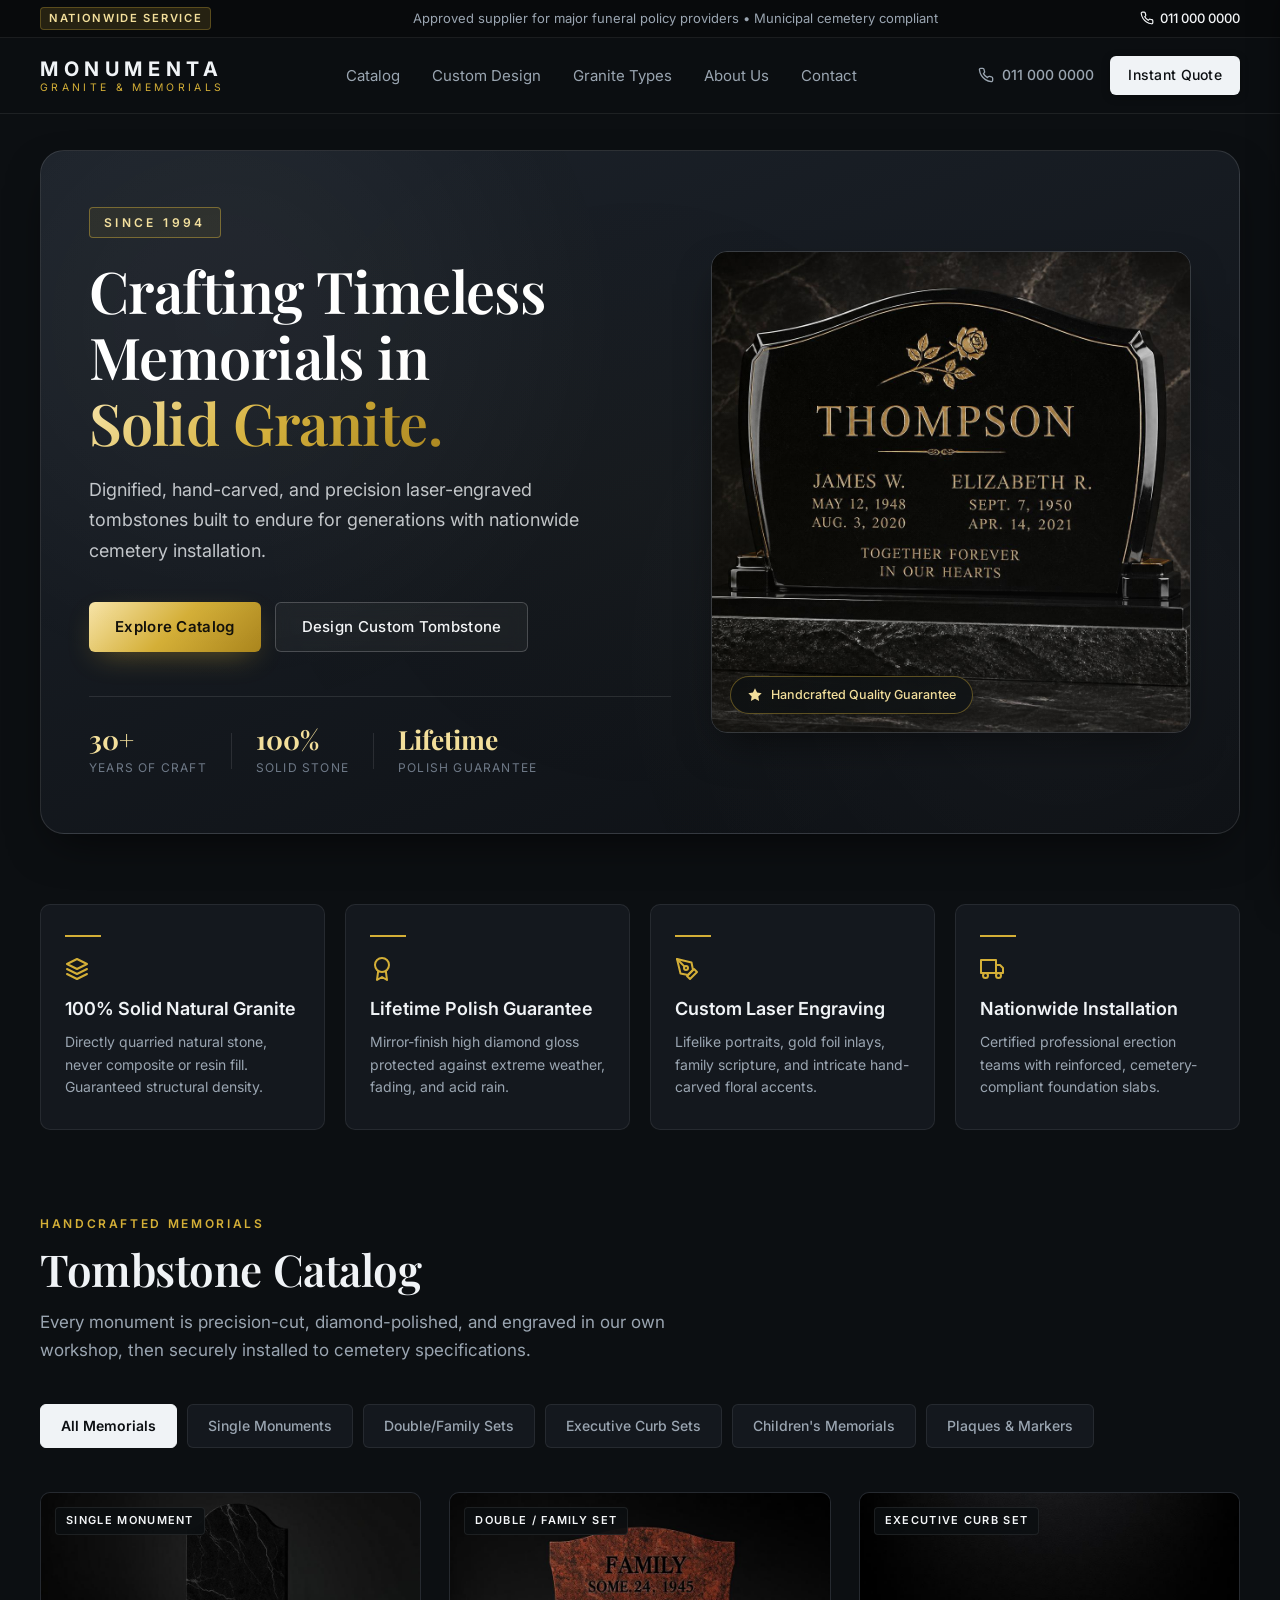
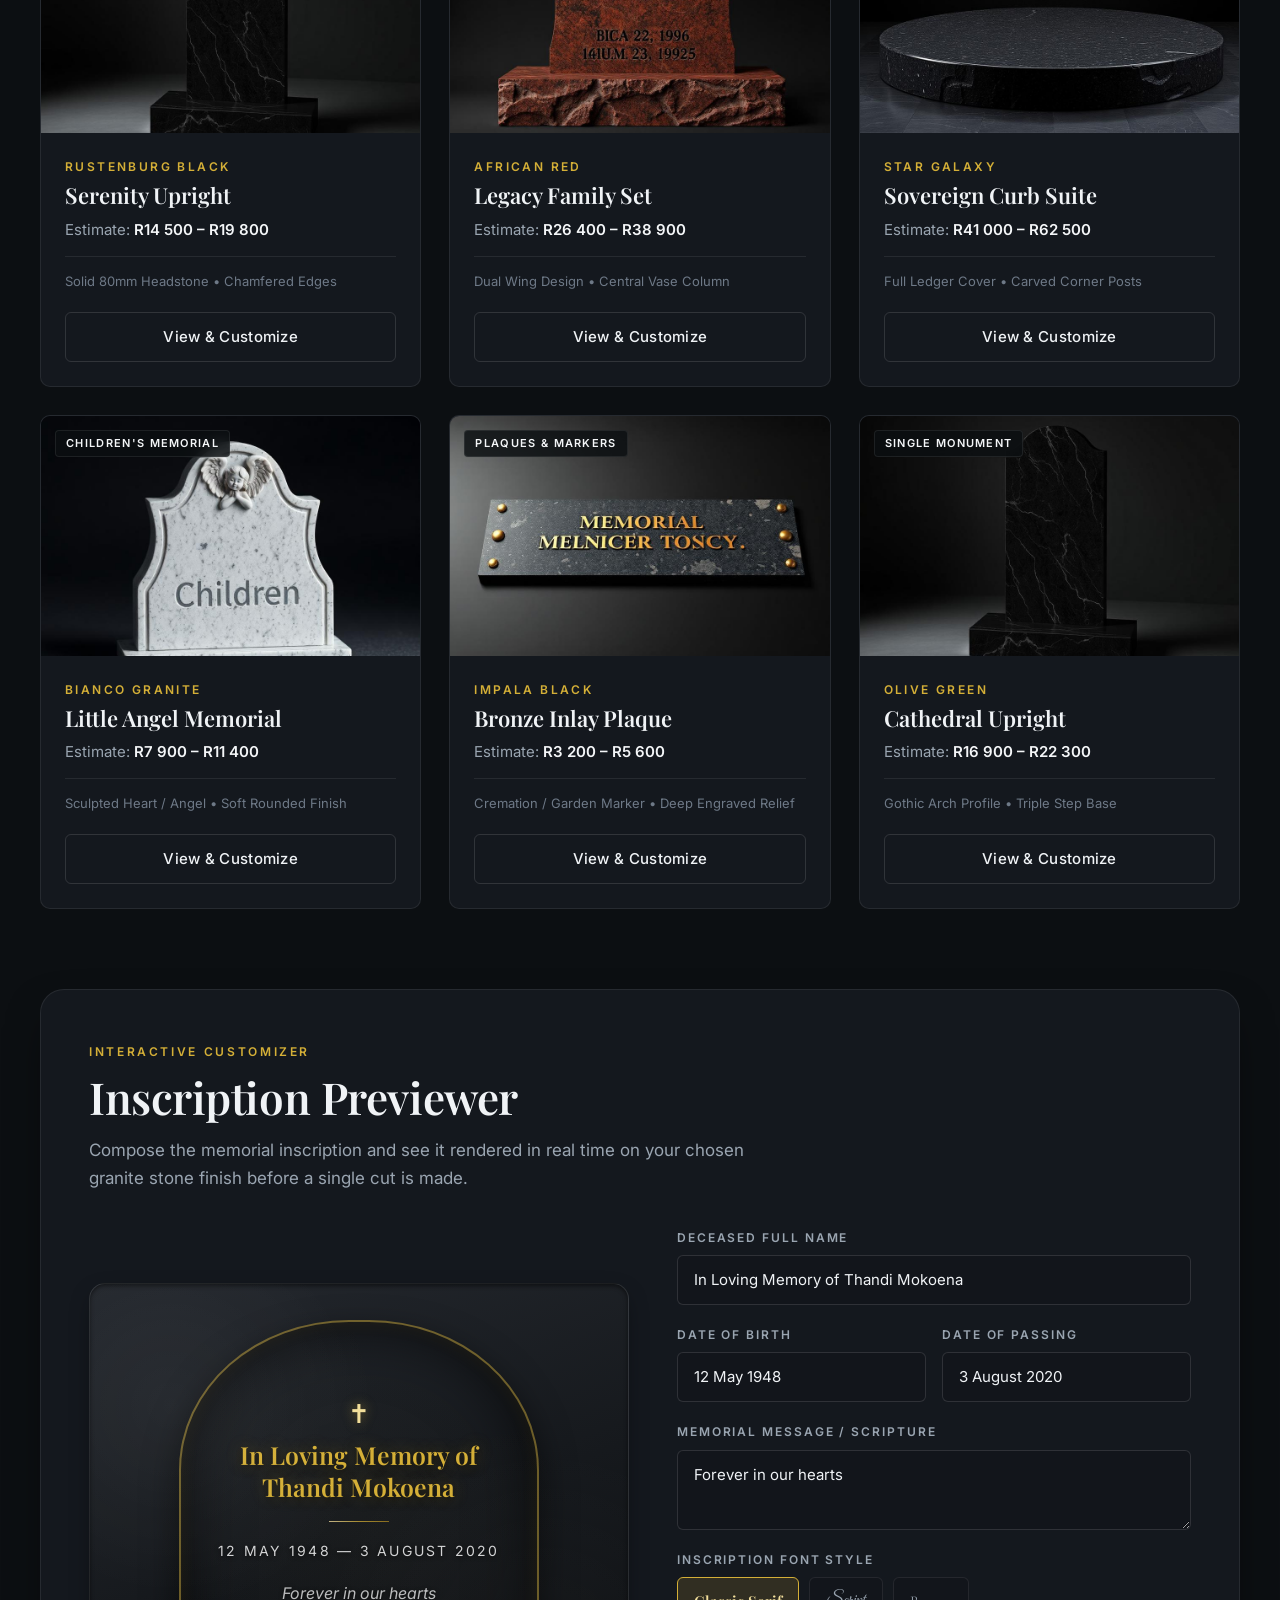
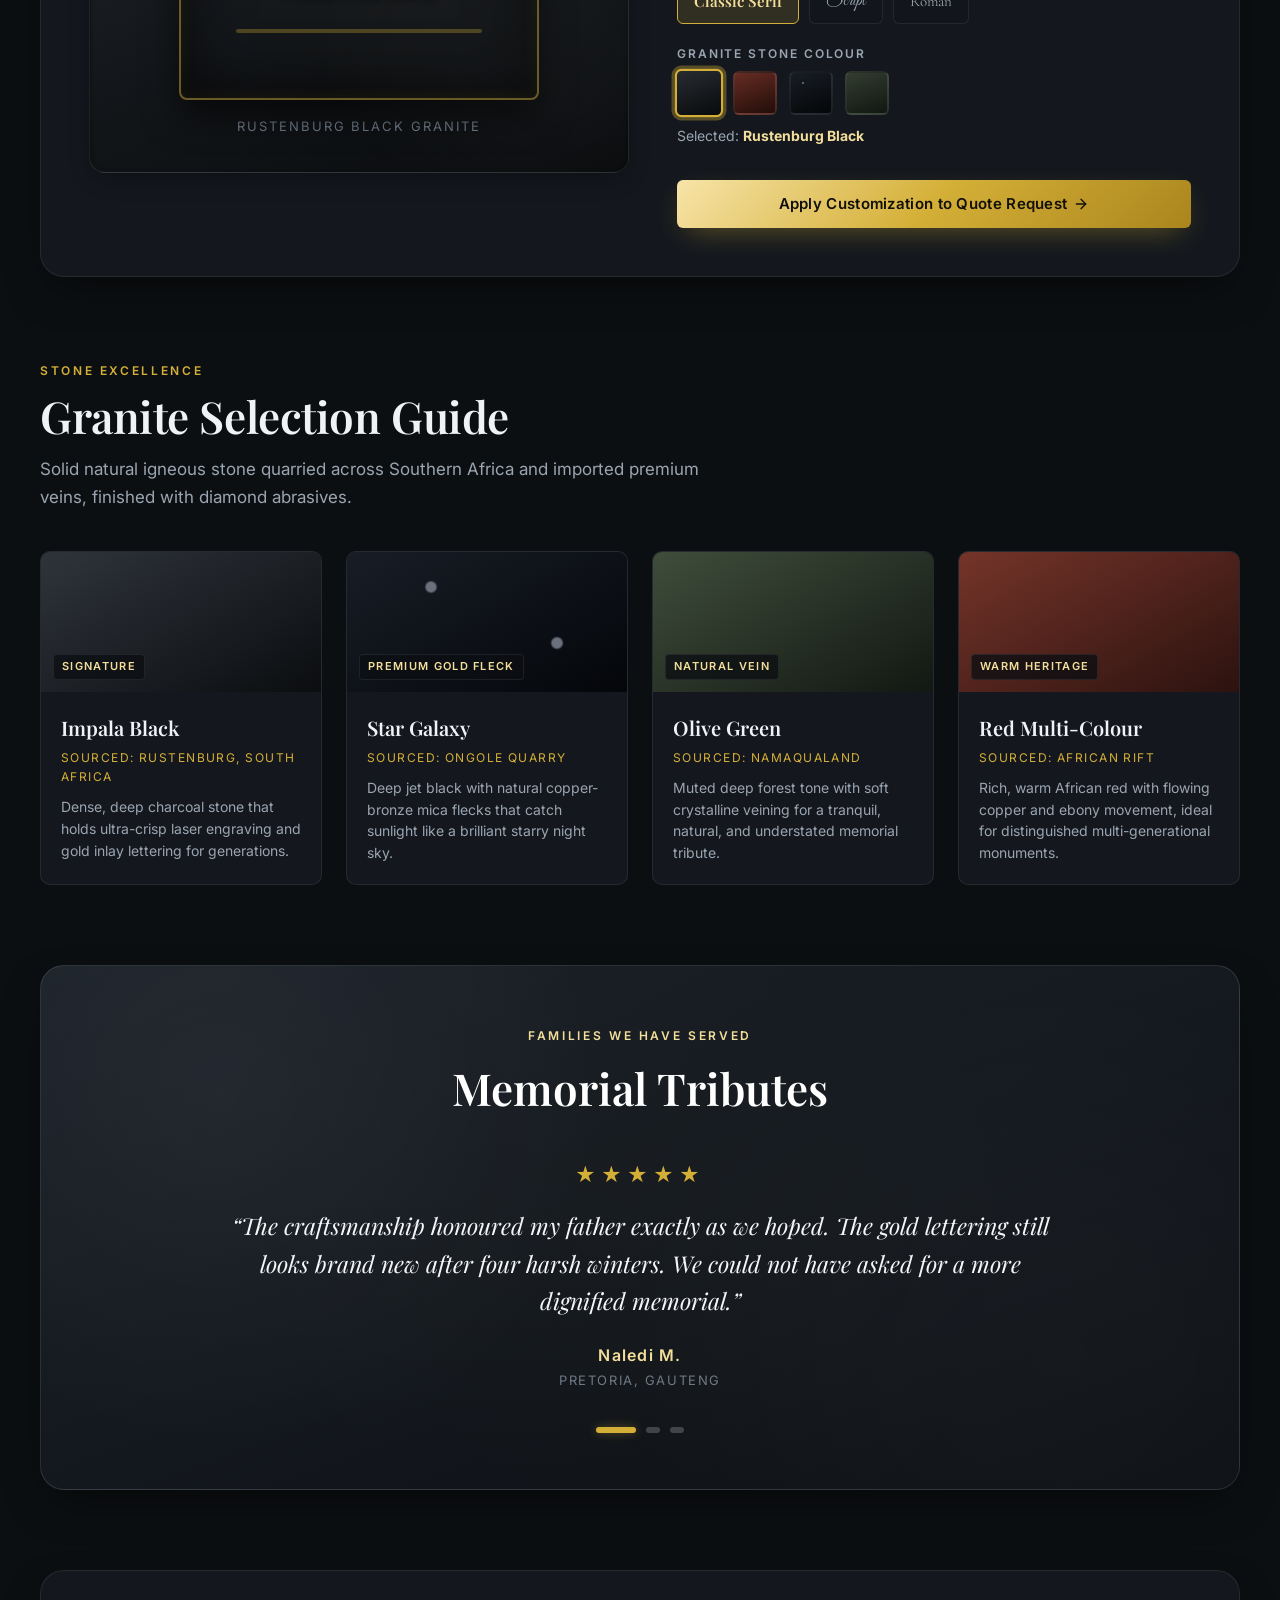
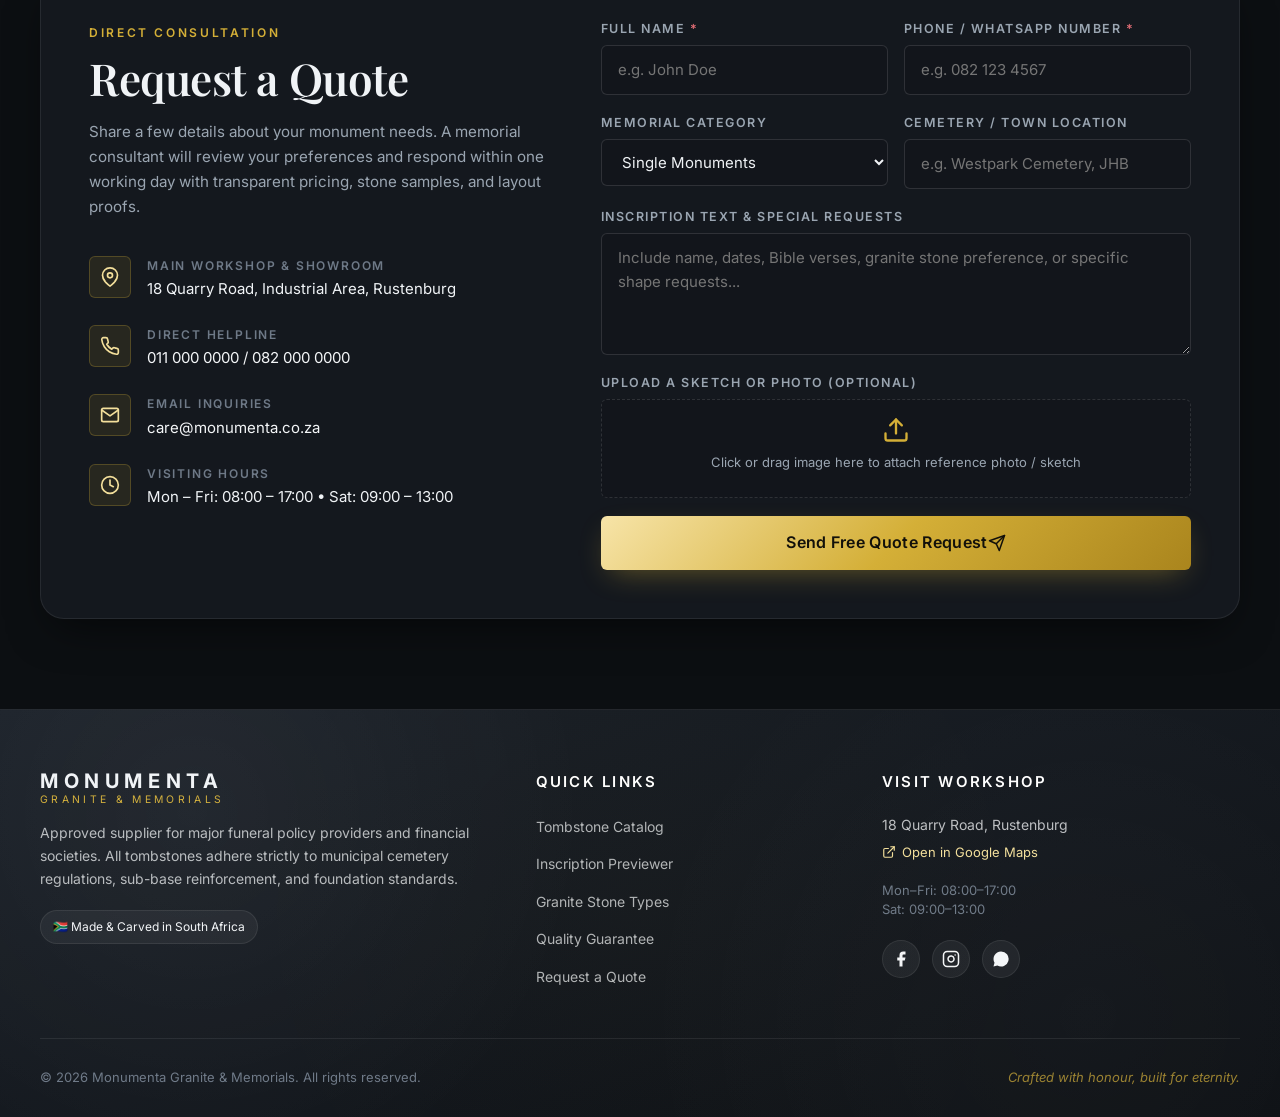
==== index.html @ b9e6cdd9 "Update granite memorial website" ====
<!DOCTYPE html>
<html lang="en">
<head>
  <meta charset="UTF-8">
  <meta name="viewport" content="width=device-width, initial-scale=1.0, maximum-scale=5.0">
  <title>Monumenta Granite &amp; Memorials | Timeless Granite Tombstones</title>
  <meta name="description" content="Hand-carved solid granite tombstones, precision laser engraving, and custom monuments with nationwide cemetery-compliant installation.">
  <meta name="keywords" content="tombstones, granite memorials, headstones, solid granite, laser engraving, monument maker, South Africa">
  <meta name="author" content="Monumenta Granite &amp; Memorials">
  <meta name="theme-color" content="#111418">

  <!-- Open Graph / Social Media -->
  <meta property="og:type" content="website">
  <meta property="og:url" content="https://monumenta.co.za/">
  <meta property="og:title" content="Monumenta Granite &amp; Memorials | Timeless Granite Tombstones">
  <meta property="og:description" content="Hand-carved solid granite tombstones, precision laser engraving and custom monuments with nationwide installation.">
  <meta property="og:image" content="assets/hero-memorial.jpg">

  <!-- Twitter Card -->
  <meta name="twitter:card" content="summary_large_image">
  <meta name="twitter:title" content="Monumenta Granite &amp; Memorials">
  <meta name="twitter:description" content="Hand-carved solid granite tombstones and precision laser engraving.">
  <meta name="twitter:image" content="assets/hero-memorial.jpg">

  <!-- Favicon -->
  <link rel="icon" href="assets/favicon.ico" type="image/x-icon">

  <!-- Google Fonts -->
  <link rel="preconnect" href="https://fonts.googleapis.com">
  <link rel="preconnect" href="https://fonts.gstatic.com" crossorigin>
  <link href="https://fonts.googleapis.com/css2?family=Cormorant+Garamond:ital,wght@0,500;0,600;0,700;1,400;1,600&family=Great+Vibes&family=Inter:wght@300;400;500;600;700&family=Playfair+Display:ital,wght@0,500;0,600;0,700;1,400;1,600&display=swap" rel="stylesheet">

  <!-- Stylesheet -->
  <link rel="stylesheet" href="css/style.css">
</head>
<body>

  <!-- Top Announcement / Contact Bar -->
  <aside class="top-bar">
    <div class="container top-bar-content">
      <span class="top-bar-badge">Nationwide Service</span>
      <p class="top-bar-text">Approved supplier for major funeral policy providers &bull; Municipal cemetery compliant</p>
      <a href="tel:+27110000000" class="top-bar-phone" aria-label="Call Monumenta directly">
        <svg class="icon" viewBox="0 0 24 24" width="14" height="14" fill="none" stroke="currentColor" stroke-width="2" stroke-linecap="round" stroke-linejoin="round" aria-hidden="true"><path d="M22 16.92v3a2 2 0 0 1-2.18 2 19.79 19.79 0 0 1-8.63-3.07 19.5 19.5 0 0 1-6-6 19.79 19.79 0 0 1-3.07-8.67A2 2 0 0 1 4.11 2h3a2 2 0 0 1 2 1.72 12.84 12.84 0 0 0 .7 2.81 2 2 0 0 1-.45 2.11L8.09 9.91a16 16 0 0 0 6 6l1.27-1.27a2 2 0 0 1 2.11-.45 12.84 12.84 0 0 0 2.81.7A2 2 0 0 1 22 16.92z"/></svg>
        <span>011 000 0000</span>
      </a>
    </div>
  </aside>

  <!-- Sticky Header -->
  <header class="site-header" id="header">
    <div class="container header-container">
      <a href="#top" class="brand-logo" aria-label="Monumenta Granite Home">
        <span class="brand-title">MONUMENTA</span>
        <span class="brand-subtitle">Granite &amp; Memorials</span>
      </a>

      <!-- Desktop Navigation -->
      <nav class="desktop-nav" aria-label="Main Navigation">
        <ul class="nav-list">
          <li><a href="#catalog" class="nav-link">Catalog</a></li>
          <li><a href="#designer" class="nav-link">Custom Design</a></li>
          <li><a href="#granite" class="nav-link">Granite Types</a></li>
          <li><a href="#about" class="nav-link">About Us</a></li>
          <li><a href="#contact" class="nav-link">Contact</a></li>
        </ul>
      </nav>

      <!-- Header Actions -->
      <div class="header-actions">
        <a href="tel:+27110000000" class="header-phone">
          <svg class="icon" viewBox="0 0 24 24" width="16" height="16" fill="none" stroke="currentColor" stroke-width="2" stroke-linecap="round" stroke-linejoin="round" aria-hidden="true"><path d="M22 16.92v3a2 2 0 0 1-2.18 2 19.79 19.79 0 0 1-8.63-3.07 19.5 19.5 0 0 1-6-6 19.79 19.79 0 0 1-3.07-8.67A2 2 0 0 1 4.11 2h3a2 2 0 0 1 2 1.72 12.84 12.84 0 0 0 .7 2.81 2 2 0 0 1-.45 2.11L8.09 9.91a16 16 0 0 0 6 6l1.27-1.27a2 2 0 0 1 2.11-.45 12.84 12.84 0 0 0 2.81.7A2 2 0 0 1 22 16.92z"/></svg>
          <span>011 000 0000</span>
        </a>
        <a href="#contact" class="btn btn-primary btn-sm">Instant Quote</a>

        <!-- Mobile Hamburger Menu Button -->
        <button class="mobile-toggle" id="mobileToggle" type="button" aria-label="Toggle mobile menu" aria-expanded="false" aria-controls="mobileDrawer">
          <span class="hamburger-line"></span>
          <span class="hamburger-line"></span>
          <span class="hamburger-line"></span>
        </button>
      </div>
    </div>
  </header>

  <!-- Mobile Navigation Drawer -->
  <div class="mobile-backdrop" id="mobileBackdrop" aria-hidden="true"></div>
  <aside class="mobile-drawer" id="mobileDrawer" aria-label="Mobile Navigation" aria-hidden="true">
    <div class="mobile-drawer-header">
      <div class="brand-logo">
        <span class="brand-title">MONUMENTA</span>
        <span class="brand-subtitle">Granite &amp; Memorials</span>
      </div>
      <button class="mobile-close" id="mobileClose" type="button" aria-label="Close mobile menu">
        <svg viewBox="0 0 24 24" width="22" height="22" fill="none" stroke="currentColor" stroke-width="2" stroke-linecap="round" stroke-linejoin="round" aria-hidden="true"><line x1="18" y1="6" x2="6" y2="18"></line><line x1="6" y1="6" x2="18" y2="18"></line></svg>
      </button>
    </div>
    <nav class="mobile-nav">
      <ul class="mobile-nav-list">
        <li><a href="#catalog" class="mobile-nav-link">Catalog</a></li>
        <li><a href="#designer" class="mobile-nav-link">Custom Design</a></li>
        <li><a href="#granite" class="mobile-nav-link">Granite Types</a></li>
        <li><a href="#about" class="mobile-nav-link">About Us</a></li>
        <li><a href="#contact" class="mobile-nav-link">Contact &amp; Quotes</a></li>
      </ul>
    </nav>
    <div class="mobile-drawer-footer">
      <a href="tel:+27110000000" class="mobile-phone-link">
        <svg viewBox="0 0 24 24" width="18" height="18" fill="none" stroke="currentColor" stroke-width="2" stroke-linecap="round" stroke-linejoin="round" aria-hidden="true"><path d="M22 16.92v3a2 2 0 0 1-2.18 2 19.79 19.79 0 0 1-8.63-3.07 19.5 19.5 0 0 1-6-6 19.79 19.79 0 0 1-3.07-8.67A2 2 0 0 1 4.11 2h3a2 2 0 0 1 2 1.72 12.84 12.84 0 0 0 .7 2.81 2 2 0 0 1-.45 2.11L8.09 9.91a16 16 0 0 0 6 6l1.27-1.27a2 2 0 0 1 2.11-.45 12.84 12.84 0 0 0 2.81.7A2 2 0 0 1 22 16.92z"/></svg>
        <span>Call: 011 000 0000</span>
      </a>
      <a href="#contact" class="btn btn-gold btn-block mobile-quote-btn">Request Free Quote</a>
    </div>
  </aside>

  <main id="top">

    <!-- Hero Section -->
    <section class="hero-section">
      <div class="container">
        <div class="hero-card granite-grain surface-dark">
          <div class="hero-grid">
            <div class="hero-content">
              <span class="hero-badge">Since 1994</span>
              <h1 class="hero-title">
                Crafting Timeless Memorials in <span class="text-gold-gradient">Solid Granite.</span>
              </h1>
              <p class="hero-lead">
                Dignified, hand-carved, and precision laser-engraved tombstones built to endure for generations with nationwide cemetery installation.
              </p>
              <div class="hero-actions">
                <a href="#catalog" class="btn btn-gold">Explore Catalog</a>
                <a href="#designer" class="btn btn-outline-light">Design Custom Tombstone</a>
              </div>
              <div class="hero-stats">
                <div class="stat-item">
                  <span class="stat-number">30+</span>
                  <span class="stat-label">Years of Craft</span>
                </div>
                <div class="stat-divider"></div>
                <div class="stat-item">
                  <span class="stat-number">100%</span>
                  <span class="stat-label">Solid Stone</span>
                </div>
                <div class="stat-divider"></div>
                <div class="stat-item">
                  <span class="stat-number">Lifetime</span>
                  <span class="stat-label">Polish Guarantee</span>
                </div>
              </div>
            </div>
            <div class="hero-media">
              <div class="hero-image-wrapper">
                <img
                  src="assets/hero-memorial.jpg"
                  alt="Polished black granite headstone with gold inlay lettering"
                  width="1600"
                  height="1104"
                  class="hero-image"
                  fetchpriority="high"
                >
                <div class="hero-image-badge">
                  <svg viewBox="0 0 24 24" width="16" height="16" fill="currentColor" aria-hidden="true"><polygon points="12 2 15.09 8.26 22 9.27 17 14.14 18.18 21.02 12 17.77 5.82 21.02 7 14.14 2 9.27 8.91 8.26 12 2"></polygon></svg>
                  <span>Handcrafted Quality Guarantee</span>
                </div>
              </div>
            </div>
          </div>
        </div>
      </div>
    </section>

    <!-- Badges / Value Props Section -->
    <section id="about" class="section-badges">
      <div class="container">
        <div class="badges-grid">
          <div class="badge-card">
            <div class="badge-accent-line"></div>
            <div class="badge-icon-wrap">
              <svg viewBox="0 0 24 24" width="24" height="24" fill="none" stroke="currentColor" stroke-width="2" stroke-linecap="round" stroke-linejoin="round" aria-hidden="true"><polygon points="12 2 2 7 12 12 22 7 12 2"></polygon><polyline points="2 17 12 22 22 17"></polyline><polyline points="2 12 12 17 22 12"></polyline></svg>
            </div>
            <h3 class="badge-title">100% Solid Natural Granite</h3>
            <p class="badge-copy">Directly quarried natural stone, never composite or resin fill. Guaranteed structural density.</p>
          </div>

          <div class="badge-card">
            <div class="badge-accent-line"></div>
            <div class="badge-icon-wrap">
              <svg viewBox="0 0 24 24" width="24" height="24" fill="none" stroke="currentColor" stroke-width="2" stroke-linecap="round" stroke-linejoin="round" aria-hidden="true"><circle cx="12" cy="8" r="7"></circle><polyline points="8.21 13.89 7 23 12 20 17 23 15.79 13.88"></polyline></svg>
            </div>
            <h3 class="badge-title">Lifetime Polish Guarantee</h3>
            <p class="badge-copy">Mirror-finish high diamond gloss protected against extreme weather, fading, and acid rain.</p>
          </div>

          <div class="badge-card">
            <div class="badge-accent-line"></div>
            <div class="badge-icon-wrap">
              <svg viewBox="0 0 24 24" width="24" height="24" fill="none" stroke="currentColor" stroke-width="2" stroke-linecap="round" stroke-linejoin="round" aria-hidden="true"><path d="M12 19l7-7 3 3-7 7-3-3z"></path><path d="M18 13l-1.5-7.5L2 2l3.5 14.5L13 18l5-5z"></path><path d="M2 2l7.586 7.586"></path><circle cx="11" cy="11" r="2"></circle></svg>
            </div>
            <h3 class="badge-title">Custom Laser Engraving</h3>
            <p class="badge-copy">Lifelike portraits, gold foil inlays, family scripture, and intricate hand-carved floral accents.</p>
          </div>

          <div class="badge-card">
            <div class="badge-accent-line"></div>
            <div class="badge-icon-wrap">
              <svg viewBox="0 0 24 24" width="24" height="24" fill="none" stroke="currentColor" stroke-width="2" stroke-linecap="round" stroke-linejoin="round" aria-hidden="true"><rect x="1" y="3" width="15" height="13"></rect><polygon points="16 8 20 8 23 11 23 16 16 16 16 8"></polygon><circle cx="5.5" cy="18.5" r="2.5"></circle><circle cx="18.5" cy="18.5" r="2.5"></circle></svg>
            </div>
            <h3 class="badge-title">Nationwide Installation</h3>
            <p class="badge-copy">Certified professional erection teams with reinforced, cemetery-compliant foundation slabs.</p>
          </div>
        </div>
      </div>
    </section>

    <!-- Catalog Section -->
    <section id="catalog" class="section-catalog">
      <div class="container">
        <div class="section-header">
          <span class="section-tag">Handcrafted Memorials</span>
          <h2 class="section-title">Tombstone Catalog</h2>
          <p class="section-subtitle">
            Every monument is precision-cut, diamond-polished, and engraved in our own workshop, then securely installed to cemetery specifications.
          </p>
        </div>

        <!-- Filter Buttons (Horizontal scrollable on mobile) -->
        <div class="catalog-filters-wrapper">
          <div class="catalog-filters" id="catalogFilters" role="tablist" aria-label="Memorial categories">
            <button type="button" class="filter-btn active" data-category="All Memorials" role="tab" aria-selected="true">All Memorials</button>
            <button type="button" class="filter-btn" data-category="Single Monuments" role="tab" aria-selected="false">Single Monuments</button>
            <button type="button" class="filter-btn" data-category="Double/Family Sets" role="tab" aria-selected="false">Double/Family Sets</button>
            <button type="button" class="filter-btn" data-category="Executive Curb Sets" role="tab" aria-selected="false">Executive Curb Sets</button>
            <button type="button" class="filter-btn" data-category="Children's Memorials" role="tab" aria-selected="false">Children's Memorials</button>
            <button type="button" class="filter-btn" data-category="Plaques & Markers" role="tab" aria-selected="false">Plaques &amp; Markers</button>
          </div>
        </div>

        <!-- Products Grid -->
        <div class="products-grid" id="productsGrid">
          <!-- Product 1 -->
          <article class="product-card" data-category="Single Monuments" data-stone="Rustenburg Black">
            <div class="product-image-wrap">
              <img src="assets/mon-single.jpg" alt="Serenity Upright Single Monument" loading="lazy" width="900" height="700" class="product-image">
              <span class="product-badge">Single Monument</span>
            </div>
            <div class="product-info">
              <span class="product-stone">Rustenburg Black</span>
              <h3 class="product-name">Serenity Upright</h3>
              <p class="product-price">Estimate: <strong>R14 500 – R19 800</strong></p>
              <div class="product-features">
                <span>Solid 80mm Headstone</span> &bull; <span>Chamfered Edges</span>
              </div>
              <button type="button" class="btn btn-outline-gold btn-customize" data-name="Serenity Upright" data-stone="black">
                View &amp; Customize
              </button>
            </div>
          </article>

          <!-- Product 2 -->
          <article class="product-card" data-category="Double/Family Sets" data-stone="African Red">
            <div class="product-image-wrap">
              <img src="assets/mon-double.jpg" alt="Legacy Family Set Monument" loading="lazy" width="900" height="700" class="product-image">
              <span class="product-badge">Double / Family Set</span>
            </div>
            <div class="product-info">
              <span class="product-stone">African Red</span>
              <h3 class="product-name">Legacy Family Set</h3>
              <p class="product-price">Estimate: <strong>R26 400 – R38 900</strong></p>
              <div class="product-features">
                <span>Dual Wing Design</span> &bull; <span>Central Vase Column</span>
              </div>
              <button type="button" class="btn btn-outline-gold btn-customize" data-name="Legacy Family Set" data-stone="red">
                View &amp; Customize
              </button>
            </div>
          </article>

          <!-- Product 3 -->
          <article class="product-card" data-category="Executive Curb Sets" data-stone="Star Galaxy">
            <div class="product-image-wrap">
              <img src="assets/mon-curb.jpg" alt="Sovereign Curb Suite Monument" loading="lazy" width="900" height="700" class="product-image">
              <span class="product-badge">Executive Curb Set</span>
            </div>
            <div class="product-info">
              <span class="product-stone">Star Galaxy</span>
              <h3 class="product-name">Sovereign Curb Suite</h3>
              <p class="product-price">Estimate: <strong>R41 000 – R62 500</strong></p>
              <div class="product-features">
                <span>Full Ledger Cover</span> &bull; <span>Carved Corner Posts</span>
              </div>
              <button type="button" class="btn btn-outline-gold btn-customize" data-name="Sovereign Curb Suite" data-stone="galaxy">
                View &amp; Customize
              </button>
            </div>
          </article>

          <!-- Product 4 -->
          <article class="product-card" data-category="Children's Memorials" data-stone="Bianco Granite">
            <div class="product-image-wrap">
              <img src="assets/mon-child.jpg" alt="Little Angel Memorial" loading="lazy" width="900" height="700" class="product-image">
              <span class="product-badge">Children's Memorial</span>
            </div>
            <div class="product-info">
              <span class="product-stone">Bianco Granite</span>
              <h3 class="product-name">Little Angel Memorial</h3>
              <p class="product-price">Estimate: <strong>R7 900 – R11 400</strong></p>
              <div class="product-features">
                <span>Sculpted Heart / Angel</span> &bull; <span>Soft Rounded Finish</span>
              </div>
              <button type="button" class="btn btn-outline-gold btn-customize" data-name="Little Angel Memorial" data-stone="black">
                View &amp; Customize
              </button>
            </div>
          </article>

          <!-- Product 5 -->
          <article class="product-card" data-category="Plaques & Markers" data-stone="Impala Black">
            <div class="product-image-wrap">
              <img src="assets/mon-plaque.jpg" alt="Bronze Inlay Plaque" loading="lazy" width="900" height="700" class="product-image">
              <span class="product-badge">Plaques &amp; Markers</span>
            </div>
            <div class="product-info">
              <span class="product-stone">Impala Black</span>
              <h3 class="product-name">Bronze Inlay Plaque</h3>
              <p class="product-price">Estimate: <strong>R3 200 – R5 600</strong></p>
              <div class="product-features">
                <span>Cremation / Garden Marker</span> &bull; <span>Deep Engraved Relief</span>
              </div>
              <button type="button" class="btn btn-outline-gold btn-customize" data-name="Bronze Inlay Plaque" data-stone="black">
                View &amp; Customize
              </button>
            </div>
          </article>

          <!-- Product 6 -->
          <article class="product-card" data-category="Single Monuments" data-stone="Olive Green">
            <div class="product-image-wrap">
              <img src="assets/mon-single.jpg" alt="Cathedral Upright Single Monument" loading="lazy" width="900" height="700" class="product-image">
              <span class="product-badge">Single Monument</span>
            </div>
            <div class="product-info">
              <span class="product-stone">Olive Green</span>
              <h3 class="product-name">Cathedral Upright</h3>
              <p class="product-price">Estimate: <strong>R16 900 – R22 300</strong></p>
              <div class="product-features">
                <span>Gothic Arch Profile</span> &bull; <span>Triple Step Base</span>
              </div>
              <button type="button" class="btn btn-outline-gold btn-customize" data-name="Cathedral Upright" data-stone="olive">
                View &amp; Customize
              </button>
            </div>
          </article>
        </div>
      </div>
    </section>

    <!-- Custom Inscription Previewer / Designer Section -->
    <section id="designer" class="section-designer">
      <div class="container">
        <div class="designer-card">
          <div class="designer-header">
            <span class="section-tag">Interactive Customizer</span>
            <h2 class="section-title">Inscription Previewer</h2>
            <p class="section-subtitle">
              Compose the memorial inscription and see it rendered in real time on your chosen granite stone finish before a single cut is made.
            </p>
          </div>

          <div class="designer-layout">
            <!-- Headstone Preview Display -->
            <div class="preview-stage-wrap">
              <div class="preview-stage granite-grain" id="previewStage">
                <div class="headstone-model" id="headstoneModel">
                  <div class="headstone-inner-shadow">
                    <div class="headstone-cross">✝</div>
                    <p class="headstone-name" id="previewName">In Loving Memory of Thandi Mokoena</p>
                    <div class="headstone-divider"></div>
                    <p class="headstone-dates" id="previewDates">
                      <span id="previewBorn">12 May 1948</span> — <span id="previewPassed">3 August 2020</span>
                    </p>
                    <p class="headstone-epitaph" id="previewEpitaph">Forever in our hearts</p>
                    <div class="headstone-base-accent"></div>
                  </div>
                </div>
                <div class="preview-stone-label" id="previewStoneLabel">Rustenburg Black Granite</div>
              </div>
            </div>

            <!-- Customizer Controls Form -->
            <div class="designer-controls">
              <div class="control-group">
                <label for="ipName" class="control-label">Deceased Full Name</label>
                <input
                  type="text"
                  id="ipName"
                  class="form-control"
                  value="In Loving Memory of Thandi Mokoena"
                  placeholder="e.g. In Loving Memory of John Doe"
                  autocomplete="off"
                >
              </div>

              <div class="control-row">
                <div class="control-group">
                  <label for="ipBorn" class="control-label">Date of Birth</label>
                  <input
                    type="text"
                    id="ipBorn"
                    class="form-control"
                    value="12 May 1948"
                    placeholder="e.g. 12 May 1948"
                    autocomplete="off"
                  >
                </div>
                <div class="control-group">
                  <label for="ipPassed" class="control-label">Date of Passing</label>
                  <input
                    type="text"
                    id="ipPassed"
                    class="form-control"
                    value="3 August 2020"
                    placeholder="e.g. 3 August 2020"
                    autocomplete="off"
                  >
                </div>
              </div>

              <div class="control-group">
                <label for="ipEpitaph" class="control-label">Memorial Message / Scripture</label>
                <textarea
                  id="ipEpitaph"
                  rows="2"
                  class="form-control"
                  placeholder="e.g. Rest in Eternal Peace, Forever in our hearts"
                >Forever in our hearts</textarea>
              </div>

              <!-- Font Selector -->
              <div class="control-group">
                <span class="control-label">Inscription Font Style</span>
                <div class="font-options" id="fontOptions">
                  <button type="button" class="font-btn active" data-font="serif" style="font-family: 'Playfair Display', serif;">Classic Serif</button>
                  <button type="button" class="font-btn" data-font="script" style="font-family: 'Great Vibes', 'Playfair Display', cursive; font-size: 1.15rem;">Script</button>
                  <button type="button" class="font-btn" data-font="roman" style="font-family: 'Cormorant Garamond', Georgia, serif;">Roman</button>
                </div>
              </div>

              <!-- Stone Color Selector -->
              <div class="control-group">
                <span class="control-label">Granite Stone Colour</span>
                <div class="stone-swatches" id="stoneSwatches">
                  <button
                    type="button"
                    class="stone-swatch active"
                    data-stone="black"
                    data-name="Rustenburg Black"
                    title="Rustenburg Black"
                    aria-label="Rustenburg Black"
                    style="background: linear-gradient(160deg, #282c31, #080a0c);"
                  ></button>
                  <button
                    type="button"
                    class="stone-swatch"
                    data-stone="red"
                    data-name="African Red"
                    title="African Red"
                    aria-label="African Red"
                    style="background: linear-gradient(160deg, #662c23, #220d09);"
                  ></button>
                  <button
                    type="button"
                    class="stone-swatch"
                    data-stone="galaxy"
                    data-name="Star Galaxy"
                    title="Star Galaxy"
                    aria-label="Star Galaxy"
                    style="background: radial-gradient(circle at 30% 25%, #5a606a 0 2%, transparent 3%), linear-gradient(160deg, #181d24, #040608);"
                  ></button>
                  <button
                    type="button"
                    class="stone-swatch"
                    data-stone="olive"
                    data-name="Olive Green"
                    title="Olive Green"
                    aria-label="Olive Green"
                    style="background: linear-gradient(160deg, #323d2f, #111712);"
                  ></button>
                </div>
                <p class="stone-selected-name" id="selectedStoneText">Selected: <strong>Rustenburg Black</strong></p>
              </div>

              <!-- Apply to Quote Action -->
              <div class="designer-action-box">
                <button type="button" class="btn btn-gold btn-block" id="btnApplyQuote">
                  Apply Customization to Quote Request
                  <svg viewBox="0 0 24 24" width="16" height="16" fill="none" stroke="currentColor" stroke-width="2" stroke-linecap="round" stroke-linejoin="round" aria-hidden="true" style="margin-left: 6px;"><line x1="5" y1="12" x2="19" y2="12"></line><polyline points="12 5 19 12 12 19"></polyline></svg>
                </button>
              </div>
            </div>
          </div>
        </div>
      </div>
    </section>

    <!-- Granite Selection Guide Section -->
    <section id="granite" class="section-granite">
      <div class="container">
        <div class="section-header">
          <span class="section-tag">Stone Excellence</span>
          <h2 class="section-title">Granite Selection Guide</h2>
          <p class="section-subtitle">
            Solid natural igneous stone quarried across Southern Africa and imported premium veins, finished with diamond abrasives.
          </p>
        </div>

        <div class="granite-grid">
          <!-- Granite 1 -->
          <div class="granite-card">
            <div class="granite-swatch-box" style="background: linear-gradient(150deg, #2f343b, #0b0d10);">
              <span class="granite-tag">Signature</span>
            </div>
            <div class="granite-body">
              <h3 class="granite-name">Impala Black</h3>
              <p class="granite-origin">Sourced: Rustenburg, South Africa</p>
              <p class="granite-desc">Dense, deep charcoal stone that holds ultra-crisp laser engraving and gold inlay lettering for generations.</p>
            </div>
          </div>

          <!-- Granite 2 -->
          <div class="granite-card">
            <div class="granite-swatch-box" style="background: radial-gradient(circle at 30% 25%, #6a717d 0 2%, transparent 3%), radial-gradient(circle at 75% 65%, #6a717d 0 2%, transparent 3%), linear-gradient(150deg, #181d26, #04060a);">
              <span class="granite-tag">Premium Gold Fleck</span>
            </div>
            <div class="granite-body">
              <h3 class="granite-name">Star Galaxy</h3>
              <p class="granite-origin">Sourced: Ongole Quarry</p>
              <p class="granite-desc">Deep jet black with natural copper-bronze mica flecks that catch sunlight like a brilliant starry night sky.</p>
            </div>
          </div>

          <!-- Granite 3 -->
          <div class="granite-card">
            <div class="granite-swatch-box" style="background: linear-gradient(150deg, #3f4d3b, #121812);">
              <span class="granite-tag">Natural Vein</span>
            </div>
            <div class="granite-body">
              <h3 class="granite-name">Olive Green</h3>
              <p class="granite-origin">Sourced: Namaqualand</p>
              <p class="granite-desc">Muted deep forest tone with soft crystalline veining for a tranquil, natural, and understated memorial tribute.</p>
            </div>
          </div>

          <!-- Granite 4 -->
          <div class="granite-card">
            <div class="granite-swatch-box" style="background: linear-gradient(150deg, #743429, #2c120f);">
              <span class="granite-tag">Warm Heritage</span>
            </div>
            <div class="granite-body">
              <h3 class="granite-name">Red Multi-Colour</h3>
              <p class="granite-origin">Sourced: African Rift</p>
              <p class="granite-desc">Rich, warm African red with flowing copper and ebony movement, ideal for distinguished multi-generational monuments.</p>
            </div>
          </div>
        </div>
      </div>
    </section>

    <!-- Reviews / Memorial Tributes Section -->
    <section class="section-reviews">
      <div class="container">
        <div class="reviews-card granite-grain surface-dark">
          <div class="reviews-content-wrap">
            <div class="reviews-header">
              <span class="section-tag-gold">Families We Have Served</span>
              <h2 class="reviews-heading">Memorial Tributes</h2>
            </div>

            <!-- Testimonial Slides Container -->
            <div class="reviews-slider" id="reviewsSlider">
              <div class="review-slide active" data-index="0">
                <div class="stars-row" aria-label="5 out of 5 stars">
                  ★★★★★
                </div>
                <blockquote class="review-quote">
                  “The craftsmanship honoured my father exactly as we hoped. The gold lettering still looks brand new after four harsh winters. We could not have asked for a more dignified memorial.”
                </blockquote>
                <div class="review-author">
                  <span class="author-name">Naledi M.</span>
                  <span class="author-city">Pretoria, Gauteng</span>
                </div>
              </div>

              <div class="review-slide" data-index="1">
                <div class="stars-row" aria-label="5 out of 5 stars">
                  ★★★★★
                </div>
                <blockquote class="review-quote">
                  “They guided us gently through every difficult decision and handled all the cemetery permissions and foundation paperwork for us. Deeply grateful for their patience and care.”
                </blockquote>
                <div class="review-author">
                  <span class="author-name">Johan &amp; Elsa V.</span>
                  <span class="author-city">Bloemfontein, Free State</span>
                </div>
              </div>

              <div class="review-slide" data-index="2">
                <div class="stars-row" aria-label="5 out of 5 stars">
                  ★★★★★
                </div>
                <blockquote class="review-quote">
                  “The custom laser engraving of my mother’s handwritten prayer was breathtaking. The on-site erection team was exceptionally quiet, respectful, and punctual.”
                </blockquote>
                <div class="review-author">
                  <span class="author-name">Sipho D.</span>
                  <span class="author-city">Durban, KwaZulu-Natal</span>
                </div>
              </div>
            </div>

            <!-- Slider Pagination Dots -->
            <div class="reviews-dots" id="reviewsDots" role="tablist" aria-label="Testimonials navigation">
              <button type="button" class="review-dot active" data-index="0" role="tab" aria-label="Tribute 1" aria-selected="true"></button>
              <button type="button" class="review-dot" data-index="1" role="tab" aria-label="Tribute 2" aria-selected="false"></button>
              <button type="button" class="review-dot" data-index="2" role="tab" aria-label="Tribute 3" aria-selected="false"></button>
            </div>
          </div>
        </div>
      </div>
    </section>

    <!-- Request a Quote / Contact Section -->
    <section id="contact" class="section-contact">
      <div class="container">
        <div class="contact-grid-card">
          <!-- Left: Contact Details -->
          <div class="contact-info-col">
            <span class="section-tag">Direct Consultation</span>
            <h2 class="section-title">Request a Quote</h2>
            <p class="contact-lead">
              Share a few details about your monument needs. A memorial consultant will review your preferences and respond within one working day with transparent pricing, stone samples, and layout proofs.
            </p>

            <div class="contact-details-list">
              <div class="contact-item">
                <div class="contact-icon">
                  <svg viewBox="0 0 24 24" width="20" height="20" fill="none" stroke="currentColor" stroke-width="2" stroke-linecap="round" stroke-linejoin="round" aria-hidden="true"><path d="M21 10c0 7-9 13-9 13s-9-6-9-13a9 9 0 0 1 18 0z"></path><circle cx="12" cy="10" r="3"></circle></svg>
                </div>
                <div>
                  <h4 class="contact-label">Main Workshop &amp; Showroom</h4>
                  <p class="contact-val">18 Quarry Road, Industrial Area, Rustenburg</p>
                </div>
              </div>

              <div class="contact-item">
                <div class="contact-icon">
                  <svg viewBox="0 0 24 24" width="20" height="20" fill="none" stroke="currentColor" stroke-width="2" stroke-linecap="round" stroke-linejoin="round" aria-hidden="true"><path d="M22 16.92v3a2 2 0 0 1-2.18 2 19.79 19.79 0 0 1-8.63-3.07 19.5 19.5 0 0 1-6-6 19.79 19.79 0 0 1-3.07-8.67A2 2 0 0 1 4.11 2h3a2 2 0 0 1 2 1.72 12.84 12.84 0 0 0 .7 2.81 2 2 0 0 1-.45 2.11L8.09 9.91a16 16 0 0 0 6 6l1.27-1.27a2 2 0 0 1 2.11-.45 12.84 12.84 0 0 0 2.81.7A2 2 0 0 1 22 16.92z"/></svg>
                </div>
                <div>
                  <h4 class="contact-label">Direct Helpline</h4>
                  <a href="tel:+27110000000" class="contact-link">011 000 0000 / 082 000 0000</a>
                </div>
              </div>

              <div class="contact-item">
                <div class="contact-icon">
                  <svg viewBox="0 0 24 24" width="20" height="20" fill="none" stroke="currentColor" stroke-width="2" stroke-linecap="round" stroke-linejoin="round" aria-hidden="true"><path d="M4 4h16c1.1 0 2 .9 2 2v12c0 1.1-.9 2-2 2H4c-1.1 0-2-.9-2-2V6c0-1.1.9-2 2-2z"></path><polyline points="22,6 12,13 2,6"></polyline></svg>
                </div>
                <div>
                  <h4 class="contact-label">Email Inquiries</h4>
                  <a href="mailto:care@monumenta.co.za" class="contact-link">care@monumenta.co.za</a>
                </div>
              </div>

              <div class="contact-item">
                <div class="contact-icon">
                  <svg viewBox="0 0 24 24" width="20" height="20" fill="none" stroke="currentColor" stroke-width="2" stroke-linecap="round" stroke-linejoin="round" aria-hidden="true"><circle cx="12" cy="12" r="10"></circle><polyline points="12 6 12 12 16 14"></polyline></svg>
                </div>
                <div>
                  <h4 class="contact-label">Visiting Hours</h4>
                  <p class="contact-val">Mon – Fri: 08:00 – 17:00 &bull; Sat: 09:00 – 13:00</p>
                </div>
              </div>
            </div>
          </div>

          <!-- Right: Quote Request Form -->
          <div class="contact-form-col">
            <form id="quoteForm" class="quote-form" novalidate>
              <div class="form-row">
                <div class="form-group">
                  <label for="formName" class="form-label">Full Name <span class="req">*</span></label>
                  <input
                    type="text"
                    id="formName"
                    name="name"
                    class="form-control"
                    required
                    placeholder="e.g. John Doe"
                    autocomplete="name"
                  >
                  <span class="field-error" id="nameError">Please enter your full name.</span>
                </div>

                <div class="form-group">
                  <label for="formPhone" class="form-label">Phone / WhatsApp Number <span class="req">*</span></label>
                  <input
                    type="tel"
                    id="formPhone"
                    name="phone"
                    class="form-control"
                    required
                    placeholder="e.g. 082 123 4567"
                    autocomplete="tel"
                  >
                  <span class="field-error" id="phoneError">Please enter a valid phone number.</span>
                </div>
              </div>

              <div class="form-row">
                <div class="form-group">
                  <label for="formCategory" class="form-label">Memorial Category</label>
                  <select id="formCategory" name="category" class="form-control">
                    <option value="Single Monuments" selected>Single Monuments</option>
                    <option value="Double/Family Sets">Double/Family Sets</option>
                    <option value="Executive Curb Sets">Executive Curb Sets</option>
                    <option value="Children's Memorials">Children's Memorials</option>
                    <option value="Plaques & Markers">Plaques &amp; Markers</option>
                    <option value="Custom Bespoke Design">Custom Bespoke Design</option>
                  </select>
                </div>

                <div class="form-group">
                  <label for="formCemetery" class="form-label">Cemetery / Town Location</label>
                  <input
                    type="text"
                    id="formCemetery"
                    name="cemetery"
                    class="form-control"
                    placeholder="e.g. Westpark Cemetery, JHB"
                  >
                </div>
              </div>

              <div class="form-group">
                <label for="formInscription" class="form-label">Inscription Text &amp; Special Requests</label>
                <textarea
                  id="formInscription"
                  name="inscription"
                  rows="4"
                  class="form-control"
                  placeholder="Include name, dates, Bible verses, granite stone preference, or specific shape requests..."
                ></textarea>
              </div>

              <div class="form-group">
                <label for="formFile" class="form-label">Upload a Sketch or Photo (Optional)</label>
                <div class="file-upload-box" id="fileUploadBox">
                  <input type="file" id="formFile" name="sketch" class="file-input" accept="image/*,.pdf">
                  <div class="file-upload-content">
                    <svg viewBox="0 0 24 24" width="28" height="28" fill="none" stroke="currentColor" stroke-width="2" stroke-linecap="round" stroke-linejoin="round" aria-hidden="true"><path d="M21 15v4a2 2 0 0 1-2 2H5a2 2 0 0 1-2-2v-4"></path><polyline points="17 8 12 3 7 8"></polyline><line x1="12" y1="3" x2="12" y2="15"></line></svg>
                    <span class="file-prompt">Click or drag image here to attach reference photo / sketch</span>
                    <span class="file-name-display" id="fileNameDisplay"></span>
                  </div>
                </div>
              </div>

              <button type="submit" class="btn btn-gold btn-block btn-lg" id="btnSubmitQuote">
                <span>Send Free Quote Request</span>
                <svg viewBox="0 0 24 24" width="18" height="18" fill="none" stroke="currentColor" stroke-width="2" stroke-linecap="round" stroke-linejoin="round" aria-hidden="true"><line x1="22" y1="2" x2="11" y2="13"></line><polygon points="22 2 15 22 11 13 2 9 22 2"></polygon></svg>
              </button>
            </form>
          </div>
        </div>
      </div>
    </section>

  </main>

  <!-- Site Footer -->
  <footer class="site-footer granite-grain surface-dark">
    <div class="container">
      <div class="footer-grid">
        <div class="footer-brand-col">
          <a href="#top" class="brand-logo footer-logo">
            <span class="brand-title">MONUMENTA</span>
            <span class="brand-subtitle">Granite &amp; Memorials</span>
          </a>
          <p class="footer-desc">
            Approved supplier for major funeral policy providers and financial societies. All tombstones adhere strictly to municipal cemetery regulations, sub-base reinforcement, and foundation standards.
          </p>
          <div class="footer-badge-pill">
            <span>🇿🇦 Made &amp; Carved in South Africa</span>
          </div>
        </div>

        <div class="footer-links-col">
          <h4 class="footer-heading">Quick Links</h4>
          <ul class="footer-links">
            <li><a href="#catalog">Tombstone Catalog</a></li>
            <li><a href="#designer">Inscription Previewer</a></li>
            <li><a href="#granite">Granite Stone Types</a></li>
            <li><a href="#about">Quality Guarantee</a></li>
            <li><a href="#contact">Request a Quote</a></li>
          </ul>
        </div>

        <div class="footer-contact-col">
          <h4 class="footer-heading">Visit Workshop</h4>
          <p class="footer-text">18 Quarry Road, Rustenburg</p>
          <a href="https://maps.google.com/?q=Rustenburg" target="_blank" rel="noopener noreferrer" class="footer-map-link">
            <svg viewBox="0 0 24 24" width="14" height="14" fill="none" stroke="currentColor" stroke-width="2" stroke-linecap="round" stroke-linejoin="round" aria-hidden="true"><path d="M18 13v6a2 2 0 0 1-2 2H5a2 2 0 0 1-2-2V8a2 2 0 0 1 2-2h6"></path><polyline points="15 3 21 3 21 9"></polyline><line x1="10" y1="14" x2="21" y2="3"></line></svg>
            <span>Open in Google Maps</span>
          </a>
          <p class="footer-hours">Mon–Fri: 08:00–17:00<br>Sat: 09:00–13:00</p>

          <div class="footer-socials">
            <a href="#top" class="social-link" aria-label="Facebook">
              <svg viewBox="0 0 24 24" width="18" height="18" fill="currentColor" aria-hidden="true"><path d="M18 2h-3a5 5 0 0 0-5 5v3H7v4h3v8h4v-8h3l1-4h-4V7a1 1 0 0 1 1-1h3z"/></svg>
            </a>
            <a href="#top" class="social-link" aria-label="Instagram">
              <svg viewBox="0 0 24 24" width="18" height="18" fill="none" stroke="currentColor" stroke-width="2" stroke-linecap="round" stroke-linejoin="round" aria-hidden="true"><rect x="2" y="2" width="20" height="20" rx="5" ry="5"></rect><path d="M16 11.37A4 4 0 1 1 12.63 8 4 4 0 0 1 16 11.37z"></path><line x1="17.5" y1="6.5" x2="17.51" y2="6.5"></line></svg>
            </a>
            <a href="https://wa.me/27110000000" target="_blank" rel="noopener noreferrer" class="social-link" aria-label="WhatsApp">
              <svg viewBox="0 0 24 24" width="18" height="18" fill="currentColor" aria-hidden="true"><path d="M17.472 14.382c-.301-.15-1.78-.878-2.056-.979-.275-.1-.476-.15-.677.15-.2.302-.777.979-.953 1.18-.175.201-.351.226-.652.076-.301-.151-1.27-.468-2.418-1.493-.895-.798-1.5-1.784-1.675-2.085-.176-.301-.019-.464.132-.614.136-.135.301-.351.452-.527.15-.175.201-.301.301-.502.1-.201.05-.377-.025-.527-.075-.151-.677-1.633-.928-2.235-.245-.587-.494-.508-.677-.517-.175-.01-.377-.01-.578-.01s-.527.075-.803.377c-.276.301-1.054 1.03-1.054 2.511 0 1.482 1.079 2.912 1.23 3.113.15.201 2.124 3.243 5.145 4.549.718.311 1.28.497 1.718.636.723.23 1.38.197 1.9.12.58-.087 1.78-.728 2.03-1.431.252-.703.252-1.306.176-1.431-.075-.126-.276-.201-.577-.352zM12 2a10 10 0 0 0-8.66 15L2 22l5.14-1.34A10 10 0 1 0 12 2z"/></svg>
            </a>
          </div>
        </div>
      </div>

      <div class="footer-bottom">
        <p>&copy; <span id="currentYear">2026</span> Monumenta Granite &amp; Memorials. All rights reserved.</p>
        <p class="footer-tagline">Crafted with honour, built for eternity.</p>
      </div>
    </div>
  </footer>

  <!-- Toast Notification Modal / Feedback -->
  <div class="toast-notification" id="toastNotification" role="alert" aria-live="assertive">
    <div class="toast-icon">
      <svg viewBox="0 0 24 24" width="20" height="20" fill="none" stroke="currentColor" stroke-width="2.5" stroke-linecap="round" stroke-linejoin="round"><polyline points="20 6 9 17 4 12"></polyline></svg>
    </div>
    <div class="toast-body">
      <h5 class="toast-title" id="toastTitle">Quote Request Received</h5>
      <p class="toast-message" id="toastMessage">Thank you! A memorial consultant will contact you within 1 working day.</p>
    </div>
    <button type="button" class="toast-close" id="toastClose" aria-label="Close notification">&times;</button>
  </div>

  <!-- Back To Top Floating Button -->
  <a href="#top" class="back-to-top" id="backToTop" aria-label="Back to top">
    <svg viewBox="0 0 24 24" width="20" height="20" fill="none" stroke="currentColor" stroke-width="2.5" stroke-linecap="round" stroke-linejoin="round" aria-hidden="true"><polyline points="18 15 12 9 6 15"></polyline></svg>
  </a>

  <!-- JavaScript -->
  <script src="js/main.js"></script>
</body>
</html>
---- css/style.css ----
/* ==========================================================================
   MONUMENTA GRANITE & MEMORIALS - PREMIUM DESIGN SYSTEM & STYLES
   ========================================================================== */

/* --- CSS Variables & Design Tokens --- */
:root {
  /* Color Palette */
  --gold: #d4af37;
  --gold-soft: #f3df9b;
  --gold-dark: #aa851d;
  --gold-glow: rgba(212, 175, 55, 0.35);
  
  --bg-main: #0c0f12;
  --bg-surface: #14181e;
  --bg-card: #1a2027;
  --bg-card-hover: #222932;
  --bg-input: #12151b;
  
  --platinum: #f4f6f8;
  --text-primary: #f0f3f6;
  --text-muted: #9aa5b1;
  --text-dim: #6e7987;
  
  --border-light: rgba(255, 255, 255, 0.08);
  --border-subtle: rgba(255, 255, 255, 0.12);
  --border-gold: rgba(212, 175, 55, 0.4);
  --border-gold-focus: #d4af37;

  /* Gradients */
  --gradient-gold: linear-gradient(135deg, #f7e4a8 0%, #d4af37 50%, #aa851d 100%);
  --gradient-gold-hover: linear-gradient(135deg, #faecbe 0%, #deb842 50%, #ba9326 100%);
  --gradient-dark: linear-gradient(160deg, #1c222a 0%, #0d1014 100%);
  --gradient-card: linear-gradient(180deg, rgba(255, 255, 255, 0.03) 0%, rgba(255, 255, 255, 0) 100%);
  --gradient-overlay: linear-gradient(to top, rgba(12, 15, 18, 0.95) 0%, rgba(12, 15, 18, 0.2) 60%, transparent 100%);

  /* Shadows */
  --shadow-sm: 0 2px 8px rgba(0, 0, 0, 0.3);
  --shadow-md: 0 8px 24px -6px rgba(0, 0, 0, 0.45);
  --shadow-lg: 0 18px 45px -15px rgba(0, 0, 0, 0.65);
  --shadow-gold: 0 10px 30px -10px rgba(212, 175, 55, 0.45);
  --shadow-inner: inset 0 2px 4px rgba(0, 0, 0, 0.5);

  /* Typography */
  --font-display: 'Playfair Display', 'Cormorant Garamond', Georgia, serif;
  --font-sans: 'Inter', -apple-system, BlinkMacSystemFont, 'Segoe UI', Roboto, Helvetica, Arial, sans-serif;
  --font-script: 'Great Vibes', cursive;
  --font-roman: 'Cormorant Garamond', Georgia, serif;

  /* Layout & Sizing */
  --radius-sm: 6px;
  --radius-md: 10px;
  --radius-lg: 16px;
  --radius-xl: 24px;
  --container-max: 1240px;
  --header-height: 76px;
  --topbar-height: 38px;
  --transition-fast: 0.2s ease;
  --transition-normal: 0.3s cubic-bezier(0.16, 1, 0.3, 1);
  --transition-slow: 0.5s cubic-bezier(0.16, 1, 0.3, 1);
}

/* --- Base & Reset --- */
*, *::before, *::after {
  box-sizing: border-box;
  margin: 0;
  padding: 0;
}

html {
  scroll-behavior: smooth;
  -webkit-text-size-adjust: 100%;
  text-size-adjust: 100%;
  font-size: 16px;
}

body {
  font-family: var(--font-sans);
  background-color: var(--bg-main);
  color: var(--text-primary);
  line-height: 1.6;
  overflow-x: hidden;
  -webkit-font-smoothing: antialiased;
  -moz-osx-font-smoothing: grayscale;
}

img, picture, svg {
  display: block;
  max-width: 100%;
  height: auto;
}

input, button, textarea, select {
  font: inherit;
  color: inherit;
}

button {
  cursor: pointer;
  border: none;
  background: none;
}

a {
  color: inherit;
  text-decoration: none;
}

ul, ol {
  list-style: none;
}

/* --- Layout Utility Classes --- */
.container {
  width: 100%;
  max-width: var(--container-max);
  margin-left: auto;
  margin-right: auto;
  padding-left: 20px;
  padding-right: 20px;
}

/* --- Granite Grain & Surface Utilities --- */
.granite-grain {
  position: relative;
}

.granite-grain::after {
  content: "";
  position: absolute;
  inset: 0;
  pointer-events: none;
  border-radius: inherit;
  background-image: 
    radial-gradient(circle at 15% 25%, rgba(255, 255, 255, 0.05) 0%, transparent 35%),
    radial-gradient(circle at 85% 75%, rgba(255, 255, 255, 0.03) 0%, transparent 40%),
    radial-gradient(circle at 50% 50%, rgba(212, 175, 55, 0.02) 0%, transparent 60%);
  opacity: 0.9;
}

.surface-dark {
  background: var(--gradient-dark);
  color: var(--platinum);
}

.text-gold-gradient {
  background: var(--gradient-gold);
  -webkit-background-clip: text;
  background-clip: text;
  color: transparent;
  display: inline-block;
}

/* --- Buttons --- */
.btn {
  display: inline-flex;
  align-items: center;
  justify-content: center;
  font-weight: 500;
  font-size: 0.9375rem;
  letter-spacing: 0.02em;
  padding: 12px 26px;
  border-radius: var(--radius-sm);
  transition: transform var(--transition-fast), box-shadow var(--transition-fast), background-color var(--transition-fast), border-color var(--transition-fast), color var(--transition-fast);
  text-align: center;
  white-space: nowrap;
  user-select: none;
  min-height: 46px;
}

.btn:active {
  transform: scale(0.98);
}

.btn-primary {
  background-color: var(--text-primary);
  color: var(--bg-main);
  box-shadow: var(--shadow-sm);
}

.btn-primary:hover {
  background-color: #ffffff;
  transform: translateY(-2px);
  box-shadow: var(--shadow-md);
}

.btn-gold {
  background: var(--gradient-gold);
  color: #12100a;
  font-weight: 600;
  box-shadow: var(--shadow-gold);
}

.btn-gold:hover {
  background: var(--gradient-gold-hover);
  transform: translateY(-2px);
  box-shadow: 0 14px 34px -8px rgba(212, 175, 55, 0.55);
}

.btn-outline-light {
  border: 1px solid rgba(255, 255, 255, 0.2);
  background: rgba(255, 255, 255, 0.04);
  color: var(--platinum);
  backdrop-filter: blur(8px);
  -webkit-backdrop-filter: blur(8px);
}

.btn-outline-light:hover {
  border-color: var(--gold);
  color: #ffffff;
  background: rgba(212, 175, 55, 0.1);
  transform: translateY(-2px);
}

.btn-outline-gold {
  border: 1px solid var(--border-subtle);
  background: transparent;
  color: var(--text-primary);
}

.btn-outline-gold:hover {
  border-color: var(--gold);
  color: var(--gold-soft);
  background: rgba(212, 175, 55, 0.08);
}

.btn-sm {
  padding: 8px 18px;
  font-size: 0.875rem;
  min-height: 38px;
}

.btn-lg {
  padding: 14px 30px;
  font-size: 1rem;
  min-height: 52px;
}

.btn-block {
  width: 100%;
}

/* --- Section Typography & Headers --- */
.section-tag {
  display: inline-block;
  font-size: 0.75rem;
  font-weight: 600;
  text-transform: uppercase;
  letter-spacing: 0.22em;
  color: var(--gold);
  margin-bottom: 10px;
}

.section-tag-gold {
  display: inline-block;
  font-size: 0.75rem;
  font-weight: 600;
  text-transform: uppercase;
  letter-spacing: 0.22em;
  color: var(--gold-soft);
  margin-bottom: 8px;
}

.section-title {
  font-family: var(--font-display);
  font-size: clamp(1.85rem, 3.5vw, 2.75rem);
  font-weight: 600;
  line-height: 1.2;
  color: var(--text-primary);
  letter-spacing: -0.01em;
}

.section-subtitle {
  margin-top: 12px;
  font-size: clamp(0.95rem, 1.5vw, 1.0625rem);
  color: var(--text-muted);
  max-width: 680px;
  line-height: 1.65;
}

.section-header {
  margin-bottom: 40px;
}

/* ==========================================================================
   TOP BAR
   ========================================================================== */
.top-bar {
  background-color: #080a0c;
  border-bottom: 1px solid var(--border-light);
  font-size: 0.8125rem;
  color: var(--text-muted);
  height: var(--topbar-height);
  display: flex;
  align-items: center;
}

.top-bar-content {
  display: flex;
  align-items: center;
  justify-content: space-between;
  gap: 16px;
}

.top-bar-badge {
  display: inline-flex;
  align-items: center;
  background: rgba(212, 175, 55, 0.15);
  color: var(--gold-soft);
  font-size: 0.7rem;
  font-weight: 600;
  text-transform: uppercase;
  letter-spacing: 0.15em;
  padding: 2px 8px;
  border-radius: 4px;
  border: 1px solid rgba(212, 175, 55, 0.3);
  white-space: nowrap;
}

.top-bar-text {
  white-space: nowrap;
  overflow: hidden;
  text-overflow: ellipsis;
}

.top-bar-phone {
  display: inline-flex;
  align-items: center;
  gap: 6px;
  color: var(--platinum);
  font-weight: 500;
  transition: color var(--transition-fast);
  white-space: nowrap;
}

.top-bar-phone:hover {
  color: var(--gold);
}

/* ==========================================================================
   SITE HEADER & NAVIGATION
   ========================================================================== */
.site-header {
  position: sticky;
  top: 0;
  z-index: 100;
  background: rgba(12, 15, 18, 0.88);
  backdrop-filter: blur(14px);
  -webkit-backdrop-filter: blur(14px);
  border-bottom: 1px solid var(--border-light);
  height: var(--header-height);
  display: flex;
  align-items: center;
  transition: background-color var(--transition-normal), box-shadow var(--transition-normal);
}

.site-header.scrolled {
  background: rgba(10, 13, 16, 0.96);
  box-shadow: var(--shadow-md);
  border-bottom-color: rgba(255, 255, 255, 0.12);
}

.header-container {
  display: flex;
  align-items: center;
  justify-content: space-between;
  gap: 20px;
}

/* Brand Logo */
.brand-logo {
  display: flex;
  flex-direction: column;
  line-height: 1.1;
  text-decoration: none;
}

.brand-title {
  font-family: var(--font-sans);
  font-size: 1.25rem;
  font-weight: 700;
  letter-spacing: 0.28em;
  color: var(--text-primary);
}

.brand-subtitle {
  font-size: 0.65rem;
  text-transform: uppercase;
  letter-spacing: 0.32em;
  color: var(--gold);
  margin-top: 2px;
}

/* Desktop Nav Links */
.desktop-nav .nav-list {
  display: flex;
  align-items: center;
  gap: 32px;
}

.nav-link {
  font-size: 0.9375rem;
  color: var(--text-muted);
  font-weight: 400;
  transition: color var(--transition-fast);
  position: relative;
  padding: 6px 0;
}

.nav-link::after {
  content: "";
  position: absolute;
  bottom: 0;
  left: 0;
  width: 0%;
  height: 2px;
  background: var(--gold);
  transition: width var(--transition-normal);
  border-radius: 2px;
}

.nav-link:hover,
.nav-link.active {
  color: #ffffff;
}

.nav-link:hover::after,
.nav-link.active::after {
  width: 100%;
}

/* Header Actions */
.header-actions {
  display: flex;
  align-items: center;
  gap: 16px;
}

.header-phone {
  display: inline-flex;
  align-items: center;
  gap: 8px;
  font-size: 0.875rem;
  color: var(--text-muted);
  font-weight: 500;
  transition: color var(--transition-fast);
}

.header-phone:hover {
  color: var(--gold);
}

/* Mobile Hamburger Toggle */
.mobile-toggle {
  display: none;
  flex-direction: column;
  justify-content: center;
  align-items: center;
  gap: 5px;
  width: 42px;
  height: 42px;
  border-radius: var(--radius-sm);
  background: rgba(255, 255, 255, 0.05);
  border: 1px solid var(--border-light);
  color: var(--text-primary);
  transition: background-color var(--transition-fast), border-color var(--transition-fast);
}

.mobile-toggle:hover {
  background: rgba(255, 255, 255, 0.1);
  border-color: var(--border-gold);
}

.hamburger-line {
  display: block;
  width: 20px;
  height: 2px;
  background-color: currentColor;
  border-radius: 2px;
  transition: transform var(--transition-fast), opacity var(--transition-fast);
}

/* ==========================================================================
   MOBILE DRAWER NAVIGATION
   ========================================================================== */
.mobile-backdrop {
  position: fixed;
  inset: 0;
  background: rgba(0, 0, 0, 0.75);
  backdrop-filter: blur(4px);
  -webkit-backdrop-filter: blur(4px);
  z-index: 998;
  opacity: 0;
  pointer-events: none;
  transition: opacity var(--transition-normal);
}

.mobile-backdrop.open {
  opacity: 1;
  pointer-events: auto;
}

.mobile-drawer {
  position: fixed;
  top: 0;
  right: -320px;
  width: 300px;
  max-width: 85vw;
  height: 100vh;
  background: #11151a;
  border-left: 1px solid var(--border-subtle);
  box-shadow: -10px 0 30px rgba(0, 0, 0, 0.8);
  z-index: 999;
  display: flex;
  flex-direction: column;
  transition: right var(--transition-normal);
  padding: 24px 20px;
  overflow-y: auto;
}

.mobile-drawer.open {
  right: 0;
}

.mobile-drawer-header {
  display: flex;
  align-items: center;
  justify-content: space-between;
  padding-bottom: 20px;
  border-bottom: 1px solid var(--border-light);
}

.mobile-close {
  display: inline-flex;
  align-items: center;
  justify-content: center;
  width: 38px;
  height: 38px;
  border-radius: var(--radius-sm);
  background: rgba(255, 255, 255, 0.05);
  border: 1px solid var(--border-light);
  color: var(--text-primary);
  transition: background-color var(--transition-fast), color var(--transition-fast);
}

.mobile-close:hover {
  background: rgba(212, 175, 55, 0.15);
  color: var(--gold);
}

.mobile-nav {
  margin-top: 24px;
  flex-grow: 1;
}

.mobile-nav-list {
  display: flex;
  flex-direction: column;
  gap: 10px;
}

.mobile-nav-link {
  display: block;
  padding: 12px 16px;
  border-radius: var(--radius-sm);
  font-size: 1.05rem;
  font-weight: 500;
  color: var(--text-muted);
  transition: background-color var(--transition-fast), color var(--transition-fast), padding-left var(--transition-fast);
}

.mobile-nav-link:hover,
.mobile-nav-link.active {
  background: rgba(212, 175, 55, 0.1);
  color: var(--gold-soft);
  padding-left: 20px;
}

.mobile-drawer-footer {
  margin-top: 24px;
  padding-top: 20px;
  border-top: 1px solid var(--border-light);
  display: flex;
  flex-direction: column;
  gap: 14px;
}

.mobile-phone-link {
  display: flex;
  align-items: center;
  gap: 10px;
  font-size: 0.9375rem;
  font-weight: 500;
  color: var(--platinum);
  padding: 8px 0;
}

.mobile-phone-link:hover {
  color: var(--gold);
}

/* ==========================================================================
   HERO SECTION
   ========================================================================== */
.hero-section {
  padding-top: 36px;
  padding-bottom: 70px;
}

.hero-card {
  border-radius: var(--radius-xl);
  border: 1px solid var(--border-subtle);
  overflow: hidden;
  box-shadow: var(--shadow-lg);
}

.hero-grid {
  display: grid;
  grid-template-columns: 1.15fr 0.95fr;
  align-items: center;
  gap: 40px;
  padding: 56px 48px;
}

.hero-badge {
  display: inline-block;
  border: 1px solid rgba(212, 175, 55, 0.45);
  background: rgba(212, 175, 55, 0.08);
  padding: 5px 14px;
  border-radius: 4px;
  font-size: 0.75rem;
  font-weight: 600;
  text-transform: uppercase;
  letter-spacing: 0.28em;
  color: var(--gold-soft);
  margin-bottom: 20px;
}

.hero-title {
  font-family: var(--font-display);
  font-size: clamp(2.35rem, 4.5vw, 3.65rem);
  font-weight: 600;
  line-height: 1.14;
  letter-spacing: -0.01em;
  color: #ffffff;
}

.hero-lead {
  margin-top: 20px;
  font-size: clamp(1rem, 1.5vw, 1.125rem);
  line-height: 1.68;
  color: rgba(232, 236, 239, 0.82);
  max-width: 540px;
}

.hero-actions {
  margin-top: 36px;
  display: flex;
  flex-wrap: wrap;
  gap: 14px;
}

.hero-stats {
  margin-top: 44px;
  padding-top: 28px;
  border-top: 1px solid rgba(255, 255, 255, 0.1);
  display: flex;
  align-items: center;
  gap: 24px;
}

.stat-item {
  display: flex;
  flex-direction: column;
}

.stat-number {
  font-family: var(--font-display);
  font-size: 1.65rem;
  font-weight: 700;
  color: var(--gold-soft);
  line-height: 1.1;
}

.stat-label {
  font-size: 0.75rem;
  text-transform: uppercase;
  letter-spacing: 0.1em;
  color: var(--text-dim);
  margin-top: 4px;
}

.stat-divider {
  width: 1px;
  height: 36px;
  background-color: rgba(255, 255, 255, 0.1);
}

.hero-media {
  position: relative;
}

.hero-image-wrapper {
  position: relative;
  border-radius: var(--radius-lg);
  overflow: hidden;
  border: 1px solid rgba(255, 255, 255, 0.15);
  box-shadow: var(--shadow-lg);
}

.hero-image {
  width: 100%;
  height: 480px;
  object-fit: cover;
  transition: transform 0.6s ease;
}

.hero-image-wrapper:hover .hero-image {
  transform: scale(1.03);
}

.hero-image-badge {
  position: absolute;
  bottom: 18px;
  left: 18px;
  background: rgba(12, 15, 18, 0.88);
  backdrop-filter: blur(10px);
  -webkit-backdrop-filter: blur(10px);
  border: 1px solid var(--border-gold);
  border-radius: 30px;
  padding: 8px 16px;
  font-size: 0.78125rem;
  font-weight: 500;
  color: var(--gold-soft);
  display: inline-flex;
  align-items: center;
  gap: 8px;
  box-shadow: var(--shadow-md);
}

/* ==========================================================================
   BADGES / VALUE PROPS SECTION
   ========================================================================== */
.section-badges {
  padding-bottom: 80px;
}

.badges-grid {
  display: grid;
  grid-template-columns: repeat(4, 1fr);
  gap: 20px;
}

.badge-card {
  background-color: var(--bg-surface);
  border: 1px solid var(--border-light);
  border-radius: var(--radius-md);
  padding: 30px 24px;
  transition: transform var(--transition-normal), border-color var(--transition-normal), box-shadow var(--transition-normal);
  position: relative;
  overflow: hidden;
}

.badge-card:hover {
  transform: translateY(-4px);
  border-color: var(--border-gold);
  box-shadow: var(--shadow-md);
  background-color: var(--bg-card);
}

.badge-accent-line {
  width: 36px;
  height: 2px;
  background: var(--gold);
  margin-bottom: 20px;
}

.badge-icon-wrap {
  color: var(--gold);
  margin-bottom: 16px;
}

.badge-title {
  font-size: 1.125rem;
  font-weight: 600;
  color: var(--text-primary);
  line-height: 1.35;
}

.badge-copy {
  margin-top: 10px;
  font-size: 0.875rem;
  color: var(--text-muted);
  line-height: 1.6;
}

/* ==========================================================================
   CATALOG SECTION
   ========================================================================== */
.section-catalog {
  padding-bottom: 80px;
}

.catalog-filters-wrapper {
  overflow-x: auto;
  padding-bottom: 8px;
  margin-bottom: 36px;
  -webkit-overflow-scrolling: touch;
  scrollbar-width: thin;
  scrollbar-color: var(--border-gold) transparent;
}

.catalog-filters {
  display: flex;
  flex-wrap: wrap;
  gap: 10px;
}

.filter-btn {
  padding: 10px 20px;
  border-radius: var(--radius-sm);
  border: 1px solid var(--border-light);
  background: var(--bg-surface);
  color: var(--text-muted);
  font-size: 0.875rem;
  font-weight: 500;
  white-space: nowrap;
  transition: all var(--transition-fast);
}

.filter-btn:hover {
  border-color: var(--border-gold);
  color: var(--text-primary);
}

.filter-btn.active {
  background: var(--text-primary);
  color: var(--bg-main);
  border-color: var(--text-primary);
  font-weight: 600;
}

.products-grid {
  display: grid;
  grid-template-columns: repeat(3, 1fr);
  gap: 28px;
}

.product-card {
  background-color: var(--bg-surface);
  border: 1px solid var(--border-light);
  border-radius: var(--radius-md);
  overflow: hidden;
  transition: transform var(--transition-normal), border-color var(--transition-normal), box-shadow var(--transition-normal);
  display: flex;
  flex-direction: column;
}

.product-card:hover {
  transform: translateY(-6px);
  border-color: var(--border-gold);
  box-shadow: var(--shadow-lg);
}

.product-card.hidden {
  display: none !important;
}

.product-image-wrap {
  position: relative;
  height: 240px;
  overflow: hidden;
  background-color: #0e1115;
}

.product-image {
  width: 100%;
  height: 100%;
  object-fit: cover;
  transition: transform 0.5s ease;
}

.product-card:hover .product-image {
  transform: scale(1.05);
}

.product-badge {
  position: absolute;
  top: 14px;
  left: 14px;
  background: rgba(12, 15, 18, 0.82);
  backdrop-filter: blur(8px);
  -webkit-backdrop-filter: blur(8px);
  border: 1px solid var(--border-light);
  padding: 4px 10px;
  border-radius: 4px;
  font-size: 0.6875rem;
  font-weight: 600;
  text-transform: uppercase;
  letter-spacing: 0.12em;
  color: var(--platinum);
}

.product-info {
  padding: 24px;
  display: flex;
  flex-direction: column;
  flex-grow: 1;
}

.product-stone {
  font-size: 0.75rem;
  font-weight: 600;
  text-transform: uppercase;
  letter-spacing: 0.2em;
  color: var(--gold);
}

.product-name {
  font-family: var(--font-display);
  font-size: 1.375rem;
  font-weight: 600;
  color: var(--text-primary);
  margin-top: 6px;
  line-height: 1.25;
}

.product-price {
  margin-top: 8px;
  font-size: 0.9375rem;
  color: var(--text-muted);
}

.product-price strong {
  color: var(--platinum);
  font-weight: 600;
}

.product-features {
  margin-top: 14px;
  padding-top: 14px;
  border-top: 1px solid var(--border-light);
  font-size: 0.8125rem;
  color: var(--text-dim);
}

.btn-customize {
  margin-top: 20px;
  width: 100%;
}

/* ==========================================================================
   INSCRIPTION PREVIEWER / CUSTOM DESIGNER SECTION
   ========================================================================== */
.section-designer {
  padding-bottom: 80px;
}

.designer-card {
  background-color: var(--bg-surface);
  border: 1px solid var(--border-light);
  border-radius: var(--radius-xl);
  padding: 48px;
  box-shadow: var(--shadow-lg);
}

.designer-header {
  margin-bottom: 36px;
}

.designer-layout {
  display: grid;
  grid-template-columns: 1.05fr 1fr;
  gap: 48px;
  align-items: center;
}

/* Headstone Previewer Graphic Stage */
.preview-stage-wrap {
  position: relative;
}

.preview-stage {
  min-height: 480px;
  border-radius: var(--radius-lg);
  padding: 36px 24px;
  display: flex;
  flex-direction: column;
  align-items: center;
  justify-content: center;
  box-shadow: var(--shadow-inner), var(--shadow-md);
  border: 1px solid var(--border-light);
  background: linear-gradient(160deg, #24282e, #090b0d);
  transition: background 0.4s ease;
  position: relative;
}

.headstone-model {
  width: 100%;
  max-width: 360px;
  min-height: 380px;
  border-top-left-radius: 170px 150px;
  border-top-right-radius: 170px 150px;
  border-bottom-left-radius: 8px;
  border-bottom-right-radius: 8px;
  border: 2px solid rgba(212, 175, 55, 0.45);
  box-shadow: 
    inset 0 0 65px rgba(0, 0, 0, 0.75),
    inset 0 0 15px rgba(212, 175, 55, 0.15),
    0 15px 35px rgba(0, 0, 0, 0.6);
  padding: 50px 24px 36px;
  text-align: center;
  position: relative;
  display: flex;
  flex-direction: column;
  align-items: center;
  justify-content: center;
}

.headstone-inner-shadow {
  width: 100%;
  display: flex;
  flex-direction: column;
  align-items: center;
}

.headstone-cross {
  font-size: 1.65rem;
  color: var(--gold-soft);
  margin-bottom: 12px;
  line-height: 1;
  text-shadow: 0 0 12px rgba(212, 175, 55, 0.5);
}

.headstone-name {
  font-family: var(--font-display);
  font-size: clamp(1.25rem, 2.2vw, 1.55rem);
  font-weight: 600;
  line-height: 1.3;
  color: var(--gold);
  text-shadow: 0 2px 8px rgba(0, 0, 0, 0.8), 0 0 15px rgba(212, 175, 55, 0.35);
  word-break: break-word;
}

.headstone-divider {
  width: 60px;
  height: 1px;
  background: var(--gradient-gold);
  margin: 18px auto;
  opacity: 0.75;
}

.headstone-dates {
  font-size: 0.875rem;
  letter-spacing: 0.16em;
  color: rgba(244, 246, 248, 0.85);
  text-transform: uppercase;
  text-shadow: 0 1px 4px rgba(0, 0, 0, 0.8);
}

.headstone-epitaph {
  margin-top: 18px;
  font-size: 1rem;
  font-style: italic;
  color: rgba(244, 246, 248, 0.75);
  line-height: 1.5;
  text-shadow: 0 1px 4px rgba(0, 0, 0, 0.8);
  max-width: 280px;
}

.headstone-base-accent {
  width: 80%;
  height: 4px;
  background: rgba(212, 175, 55, 0.3);
  margin-top: 24px;
  border-radius: 2px;
}

.preview-stone-label {
  margin-top: 16px;
  font-size: 0.8125rem;
  color: var(--text-dim);
  text-transform: uppercase;
  letter-spacing: 0.15em;
}

/* Designer Controls Form */
.designer-controls {
  display: flex;
  flex-direction: column;
  gap: 20px;
}

.control-group {
  display: flex;
  flex-direction: column;
}

.control-label {
  font-size: 0.75rem;
  font-weight: 600;
  text-transform: uppercase;
  letter-spacing: 0.16em;
  color: var(--text-muted);
  margin-bottom: 8px;
  display: block;
}

.control-row {
  display: grid;
  grid-template-columns: 1fr 1fr;
  gap: 16px;
}

.form-control {
  width: 100%;
  background-color: var(--bg-input);
  border: 1px solid var(--border-subtle);
  border-radius: var(--radius-sm);
  padding: 12px 16px;
  font-size: 0.9375rem;
  color: var(--text-primary);
  outline: none;
  transition: border-color var(--transition-fast), box-shadow var(--transition-fast), background-color var(--transition-fast);
  min-height: 46px;
}

.form-control:focus {
  border-color: var(--border-gold-focus);
  box-shadow: 0 0 0 3px rgba(212, 175, 55, 0.25);
  background-color: #161b22;
}

textarea.form-control {
  resize: vertical;
  min-height: 80px;
}

/* Font Options Selector */
.font-options {
  display: flex;
  flex-wrap: wrap;
  gap: 10px;
}

.font-btn {
  padding: 8px 16px;
  border-radius: var(--radius-sm);
  border: 1px solid var(--border-light);
  background: var(--bg-input);
  color: var(--text-muted);
  font-size: 0.9375rem;
  transition: all var(--transition-fast);
}

.font-btn:hover {
  border-color: var(--border-gold);
  color: var(--text-primary);
}

.font-btn.active {
  border-color: var(--gold);
  background: rgba(212, 175, 55, 0.15);
  color: var(--gold-soft);
  font-weight: 600;
}

/* Stone Swatches */
.stone-swatches {
  display: flex;
  flex-wrap: wrap;
  gap: 12px;
}

.stone-swatch {
  width: 44px;
  height: 44px;
  border-radius: var(--radius-sm);
  border: 2px solid var(--border-light);
  transition: transform var(--transition-fast), border-color var(--transition-fast), box-shadow var(--transition-fast);
  position: relative;
}

.stone-swatch:hover {
  transform: scale(1.08);
  border-color: rgba(255, 255, 255, 0.4);
}

.stone-swatch.active {
  border-color: var(--gold);
  transform: scale(1.1);
  box-shadow: 0 0 0 3px rgba(212, 175, 55, 0.35);
}

.stone-selected-name {
  margin-top: 10px;
  font-size: 0.875rem;
  color: var(--text-muted);
}

.stone-selected-name strong {
  color: var(--gold-soft);
}

.designer-action-box {
  margin-top: 12px;
}

/* ==========================================================================
   GRANITE SELECTION GUIDE SECTION
   ========================================================================== */
.section-granite {
  padding-bottom: 80px;
}

.granite-grid {
  display: grid;
  grid-template-columns: repeat(4, 1fr);
  gap: 24px;
}

.granite-card {
  background-color: var(--bg-surface);
  border: 1px solid var(--border-light);
  border-radius: var(--radius-md);
  overflow: hidden;
  transition: transform var(--transition-normal), border-color var(--transition-normal), box-shadow var(--transition-normal);
}

.granite-card:hover {
  transform: translateY(-4px);
  border-color: var(--border-gold);
  box-shadow: var(--shadow-md);
}

.granite-swatch-box {
  height: 140px;
  position: relative;
  display: flex;
  align-items: flex-end;
  padding: 12px;
}

.granite-tag {
  background: rgba(12, 15, 18, 0.78);
  backdrop-filter: blur(6px);
  -webkit-backdrop-filter: blur(6px);
  border: 1px solid var(--border-light);
  padding: 3px 8px;
  border-radius: 4px;
  font-size: 0.6875rem;
  font-weight: 600;
  text-transform: uppercase;
  letter-spacing: 0.12em;
  color: var(--gold-soft);
}

.granite-body {
  padding: 20px;
}

.granite-name {
  font-family: var(--font-display);
  font-size: 1.25rem;
  font-weight: 600;
  color: var(--text-primary);
}

.granite-origin {
  font-size: 0.75rem;
  text-transform: uppercase;
  letter-spacing: 0.12em;
  color: var(--gold);
  margin-top: 4px;
}

.granite-desc {
  margin-top: 10px;
  font-size: 0.875rem;
  color: var(--text-muted);
  line-height: 1.55;
}

/* ==========================================================================
   REVIEWS / MEMORIAL TRIBUTES SECTION
   ========================================================================== */
.section-reviews {
  padding-bottom: 80px;
}

.reviews-card {
  border-radius: var(--radius-xl);
  border: 1px solid var(--border-subtle);
  padding: 56px 48px;
  box-shadow: var(--shadow-lg);
  position: relative;
}

.reviews-content-wrap {
  position: relative;
  z-index: 2;
  max-width: 840px;
  margin: 0 auto;
  text-align: center;
}

.reviews-heading {
  font-family: var(--font-display);
  font-size: clamp(2rem, 3.5vw, 2.75rem);
  font-weight: 600;
  color: #ffffff;
}

.reviews-slider {
  margin-top: 36px;
  position: relative;
  min-height: 190px;
}

.review-slide {
  display: none;
  flex-direction: column;
  align-items: center;
  opacity: 0;
  transform: translateY(10px);
  transition: opacity 0.4s ease, transform 0.4s ease;
}

.review-slide.active {
  display: flex;
  opacity: 1;
  transform: translateY(0);
}

.stars-row {
  color: var(--gold);
  font-size: 1.25rem;
  letter-spacing: 0.25em;
  margin-bottom: 16px;
}

.review-quote {
  font-family: var(--font-display);
  font-size: clamp(1.15rem, 2.2vw, 1.45rem);
  line-height: 1.6;
  color: var(--platinum);
  font-style: italic;
}

.review-author {
  margin-top: 24px;
  display: flex;
  flex-direction: column;
  gap: 2px;
}

.author-name {
  font-size: 1rem;
  font-weight: 600;
  color: var(--gold-soft);
  letter-spacing: 0.08em;
}

.author-city {
  font-size: 0.8125rem;
  color: var(--text-dim);
  text-transform: uppercase;
  letter-spacing: 0.12em;
}

.reviews-dots {
  margin-top: 36px;
  display: flex;
  justify-content: center;
  gap: 10px;
}

.review-dot {
  width: 14px;
  height: 6px;
  border-radius: 6px;
  background: rgba(255, 255, 255, 0.2);
  transition: all var(--transition-normal);
}

.review-dot.active {
  width: 40px;
  background: var(--gold);
  box-shadow: 0 0 10px var(--gold-glow);
}

/* ==========================================================================
   CONTACT & QUOTE REQUEST SECTION
   ========================================================================== */
.section-contact {
  padding-bottom: 90px;
}

.contact-grid-card {
  background-color: var(--bg-surface);
  border: 1px solid var(--border-light);
  border-radius: var(--radius-xl);
  padding: 48px;
  display: grid;
  grid-template-columns: 0.88fr 1.12fr;
  gap: 48px;
  box-shadow: var(--shadow-lg);
}

.contact-lead {
  margin-top: 14px;
  font-size: 0.95rem;
  color: var(--text-muted);
  line-height: 1.65;
}

.contact-details-list {
  margin-top: 36px;
  display: flex;
  flex-direction: column;
  gap: 24px;
}

.contact-item {
  display: flex;
  align-items: flex-start;
  gap: 16px;
}

.contact-icon {
  width: 42px;
  height: 42px;
  border-radius: var(--radius-sm);
  background: rgba(212, 175, 55, 0.1);
  border: 1px solid rgba(212, 175, 55, 0.25);
  color: var(--gold-soft);
  display: flex;
  align-items: center;
  justify-content: center;
  flex-shrink: 0;
}

.contact-label {
  font-size: 0.75rem;
  font-weight: 600;
  text-transform: uppercase;
  letter-spacing: 0.15em;
  color: var(--text-dim);
}

.contact-val {
  font-size: 0.9375rem;
  color: var(--text-primary);
  margin-top: 2px;
}

.contact-link {
  font-size: 0.9375rem;
  color: var(--platinum);
  margin-top: 2px;
  display: inline-block;
  transition: color var(--transition-fast);
}

.contact-link:hover {
  color: var(--gold);
}

/* Quote Form */
.quote-form {
  display: flex;
  flex-direction: column;
  gap: 18px;
}

.form-row {
  display: grid;
  grid-template-columns: 1fr 1fr;
  gap: 16px;
}

.form-group {
  display: flex;
  flex-direction: column;
  position: relative;
}

.form-label {
  font-size: 0.78125rem;
  font-weight: 600;
  text-transform: uppercase;
  letter-spacing: 0.12em;
  color: var(--text-muted);
  margin-bottom: 6px;
}

.form-label .req {
  color: #e06c75;
}

.field-error {
  display: none;
  font-size: 0.75rem;
  color: #e06c75;
  margin-top: 4px;
}

.form-group.has-error .field-error {
  display: block;
}

.form-group.has-error .form-control {
  border-color: #e06c75;
}

/* File Upload Box */
.file-upload-box {
  position: relative;
  border: 1px dashed var(--border-subtle);
  border-radius: var(--radius-sm);
  background: var(--bg-input);
  padding: 16px;
  text-align: center;
  transition: border-color var(--transition-fast), background-color var(--transition-fast);
  cursor: pointer;
}

.file-upload-box:hover,
.file-upload-box.dragover {
  border-color: var(--gold);
  background: rgba(212, 175, 55, 0.05);
}

.file-input {
  position: absolute;
  inset: 0;
  opacity: 0;
  cursor: pointer;
  width: 100%;
  height: 100%;
}

.file-upload-content {
  display: flex;
  flex-direction: column;
  align-items: center;
  gap: 8px;
  color: var(--text-muted);
  pointer-events: none;
}

.file-upload-content svg {
  color: var(--gold);
}

.file-prompt {
  font-size: 0.8125rem;
}

.file-name-display {
  font-size: 0.8125rem;
  color: var(--gold-soft);
  font-weight: 500;
}

/* ==========================================================================
   SITE FOOTER
   ========================================================================== */
.site-footer {
  border-top: 1px solid var(--border-light);
  padding-top: 60px;
  padding-bottom: 30px;
}

.footer-grid {
  display: grid;
  grid-template-columns: 1.5fr 1fr 1.2fr;
  gap: 48px;
  padding-bottom: 48px;
}

.footer-desc {
  margin-top: 16px;
  font-size: 0.875rem;
  color: rgba(244, 246, 248, 0.72);
  line-height: 1.65;
  max-width: 440px;
}

.footer-badge-pill {
  margin-top: 20px;
  display: inline-flex;
  align-items: center;
  padding: 6px 12px;
  background: rgba(255, 255, 255, 0.05);
  border: 1px solid var(--border-light);
  border-radius: 20px;
  font-size: 0.75rem;
  color: var(--platinum);
}

.footer-heading {
  font-size: 0.9375rem;
  font-weight: 600;
  text-transform: uppercase;
  letter-spacing: 0.15em;
  color: #ffffff;
  margin-bottom: 20px;
}

.footer-links {
  display: flex;
  flex-direction: column;
  gap: 12px;
}

.footer-links a {
  font-size: 0.875rem;
  color: rgba(244, 246, 248, 0.7);
  transition: color var(--transition-fast), transform var(--transition-fast);
  display: inline-block;
}

.footer-links a:hover {
  color: var(--gold);
  transform: translateX(4px);
}

.footer-text {
  font-size: 0.875rem;
  color: rgba(244, 246, 248, 0.75);
}

.footer-map-link {
  margin-top: 6px;
  display: inline-flex;
  align-items: center;
  gap: 6px;
  font-size: 0.8125rem;
  color: var(--gold-soft);
  transition: color var(--transition-fast);
}

.footer-map-link:hover {
  color: #ffffff;
}

.footer-hours {
  margin-top: 14px;
  font-size: 0.8125rem;
  color: var(--text-dim);
  line-height: 1.5;
}

.footer-socials {
  margin-top: 20px;
  display: flex;
  gap: 12px;
}

.social-link {
  width: 38px;
  height: 38px;
  border-radius: 50%;
  background: rgba(255, 255, 255, 0.06);
  border: 1px solid var(--border-light);
  color: var(--platinum);
  display: flex;
  align-items: center;
  justify-content: center;
  transition: all var(--transition-fast);
}

.social-link:hover {
  background: var(--gold);
  border-color: var(--gold);
  color: #0c0f12;
  transform: translateY(-2px);
}

.footer-bottom {
  padding-top: 28px;
  border-top: 1px solid rgba(255, 255, 255, 0.08);
  display: flex;
  align-items: center;
  justify-content: space-between;
  font-size: 0.8125rem;
  color: var(--text-dim);
  flex-wrap: wrap;
  gap: 12px;
}

.footer-tagline {
  font-style: italic;
  color: rgba(212, 175, 55, 0.7);
}

/* ==========================================================================
   TOAST NOTIFICATION MODAL
   ========================================================================== */
.toast-notification {
  position: fixed;
  bottom: 30px;
  right: 30px;
  z-index: 1050;
  background: #192028;
  border: 1px solid var(--border-gold);
  box-shadow: 0 15px 40px rgba(0, 0, 0, 0.75);
  border-radius: var(--radius-md);
  padding: 16px 20px;
  display: flex;
  align-items: center;
  gap: 16px;
  max-width: 420px;
  width: calc(100% - 40px);
  transform: translateY(120px);
  opacity: 0;
  pointer-events: none;
  transition: transform var(--transition-normal), opacity var(--transition-normal);
}

.toast-notification.show {
  transform: translateY(0);
  opacity: 1;
  pointer-events: auto;
}

.toast-icon {
  width: 38px;
  height: 38px;
  border-radius: 50%;
  background: rgba(212, 175, 55, 0.15);
  color: var(--gold);
  display: flex;
  align-items: center;
  justify-content: center;
  flex-shrink: 0;
}

.toast-body {
  flex-grow: 1;
}

.toast-title {
  font-size: 0.9375rem;
  font-weight: 600;
  color: #ffffff;
}

.toast-message {
  font-size: 0.8125rem;
  color: var(--text-muted);
  margin-top: 2px;
}

.toast-close {
  font-size: 1.5rem;
  line-height: 1;
  color: var(--text-dim);
  padding: 4px;
  transition: color var(--transition-fast);
}

.toast-close:hover {
  color: #ffffff;
}

/* ==========================================================================
   BACK TO TOP FLOATING BUTTON
   ========================================================================== */
.back-to-top {
  position: fixed;
  bottom: 30px;
  left: 30px;
  z-index: 950;
  width: 44px;
  height: 44px;
  border-radius: 50%;
  background: rgba(20, 24, 30, 0.9);
  backdrop-filter: blur(8px);
  -webkit-backdrop-filter: blur(8px);
  border: 1px solid var(--border-gold);
  color: var(--gold);
  display: flex;
  align-items: center;
  justify-content: center;
  box-shadow: var(--shadow-md);
  opacity: 0;
  transform: translateY(20px);
  pointer-events: none;
  transition: opacity var(--transition-normal), transform var(--transition-normal), background-color var(--transition-fast), color var(--transition-fast);
}

.back-to-top.show {
  opacity: 1;
  transform: translateY(0);
  pointer-events: auto;
}

.back-to-top:hover {
  background: var(--gold);
  color: #0c0f12;
  transform: translateY(-4px);
}

/* ==========================================================================
   RESPONSIVE MEDIA QUERIES (MOBILE FIRST & BREAKPOINTS)
   ========================================================================== */

/* Tablet (max-width: 1024px) */
@media (max-width: 1024px) {
  .desktop-nav {
    display: none;
  }

  .mobile-toggle {
    display: flex;
  }

  .hero-grid {
    grid-template-columns: 1fr;
    gap: 40px;
    padding: 40px 32px;
  }

  .hero-media {
    max-width: 600px;
    margin: 0 auto;
    width: 100%;
  }

  .hero-image {
    height: 380px;
  }

  .badges-grid {
    grid-template-columns: repeat(2, 1fr);
  }

  .products-grid {
    grid-template-columns: repeat(2, 1fr);
  }

  .designer-layout {
    grid-template-columns: 1fr;
    gap: 40px;
  }

  .granite-grid {
    grid-template-columns: repeat(2, 1fr);
  }

  .contact-grid-card {
    grid-template-columns: 1fr;
    gap: 40px;
  }

  .footer-grid {
    grid-template-columns: 1fr 1fr;
  }

  .footer-brand-col {
    grid-column: 1 / -1;
  }
}

/* Small Tablet & Mobile (max-width: 768px) */
@media (max-width: 768px) {
  :root {
    --header-height: 68px;
    --topbar-height: auto;
  }

  .top-bar-content {
    flex-direction: column;
    padding: 6px 20px;
    text-align: center;
    gap: 4px;
  }

  .top-bar-text {
    font-size: 0.75rem;
  }

  .top-bar-phone {
    display: none;
  }

  .hero-section {
    padding-top: 20px;
    padding-bottom: 50px;
  }

  .hero-grid {
    padding: 32px 20px;
  }

  .hero-image {
    height: 280px;
  }

  .hero-stats {
    gap: 16px;
  }

  .stat-number {
    font-size: 1.4rem;
  }

  .badges-grid {
    grid-template-columns: 1fr;
  }

  .products-grid {
    grid-template-columns: 1fr;
  }

  .product-image-wrap {
    height: 220px;
  }

  .designer-card {
    padding: 28px 20px;
  }

  .preview-stage {
    min-height: 400px;
    padding: 24px 16px;
  }

  .headstone-model {
    min-height: 320px;
    padding: 40px 16px 28px;
  }

  .control-row {
    grid-template-columns: 1fr;
  }

  .form-row {
    grid-template-columns: 1fr;
  }

  .granite-grid {
    grid-template-columns: 1fr;
  }

  .reviews-card {
    padding: 40px 20px;
  }

  .contact-grid-card {
    padding: 28px 20px;
  }

  .footer-grid {
    grid-template-columns: 1fr;
    gap: 32px;
  }

  .footer-bottom {
    flex-direction: column;
    text-align: center;
    gap: 8px;
  }

  .toast-notification {
    left: 20px;
    right: 20px;
    bottom: 20px;
    width: auto;
  }

  .back-to-top {
    bottom: 20px;
    left: 20px;
  }
}

/* Extra Small Phones (max-width: 480px) */
@media (max-width: 480px) {
  .hero-actions {
    flex-direction: column;
    width: 100%;
  }

  .hero-actions .btn {
    width: 100%;
  }

  .hero-stats {
    flex-wrap: wrap;
    justify-content: space-between;
  }

  .stat-divider {
    display: none;
  }

  .header-actions .header-phone {
    display: none;
  }

  .header-actions .btn-sm {
    display: none;
  }
}
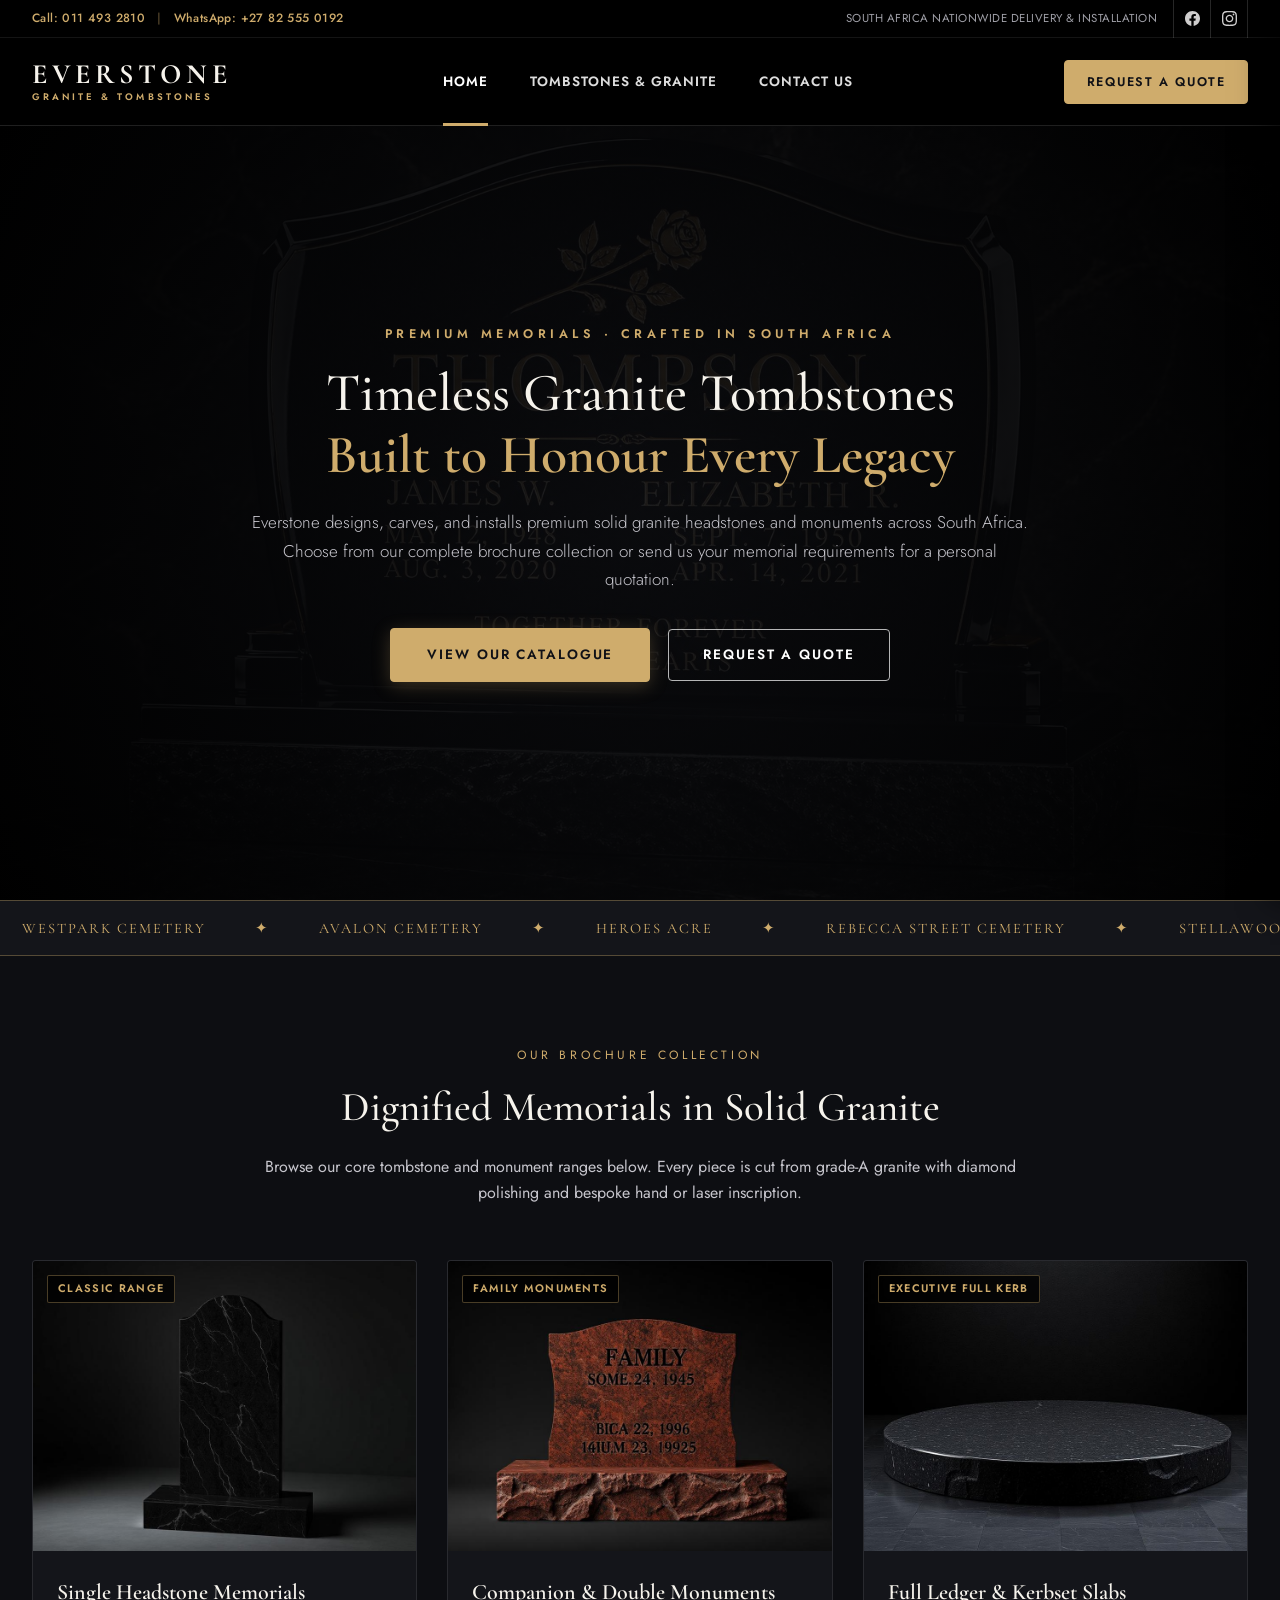
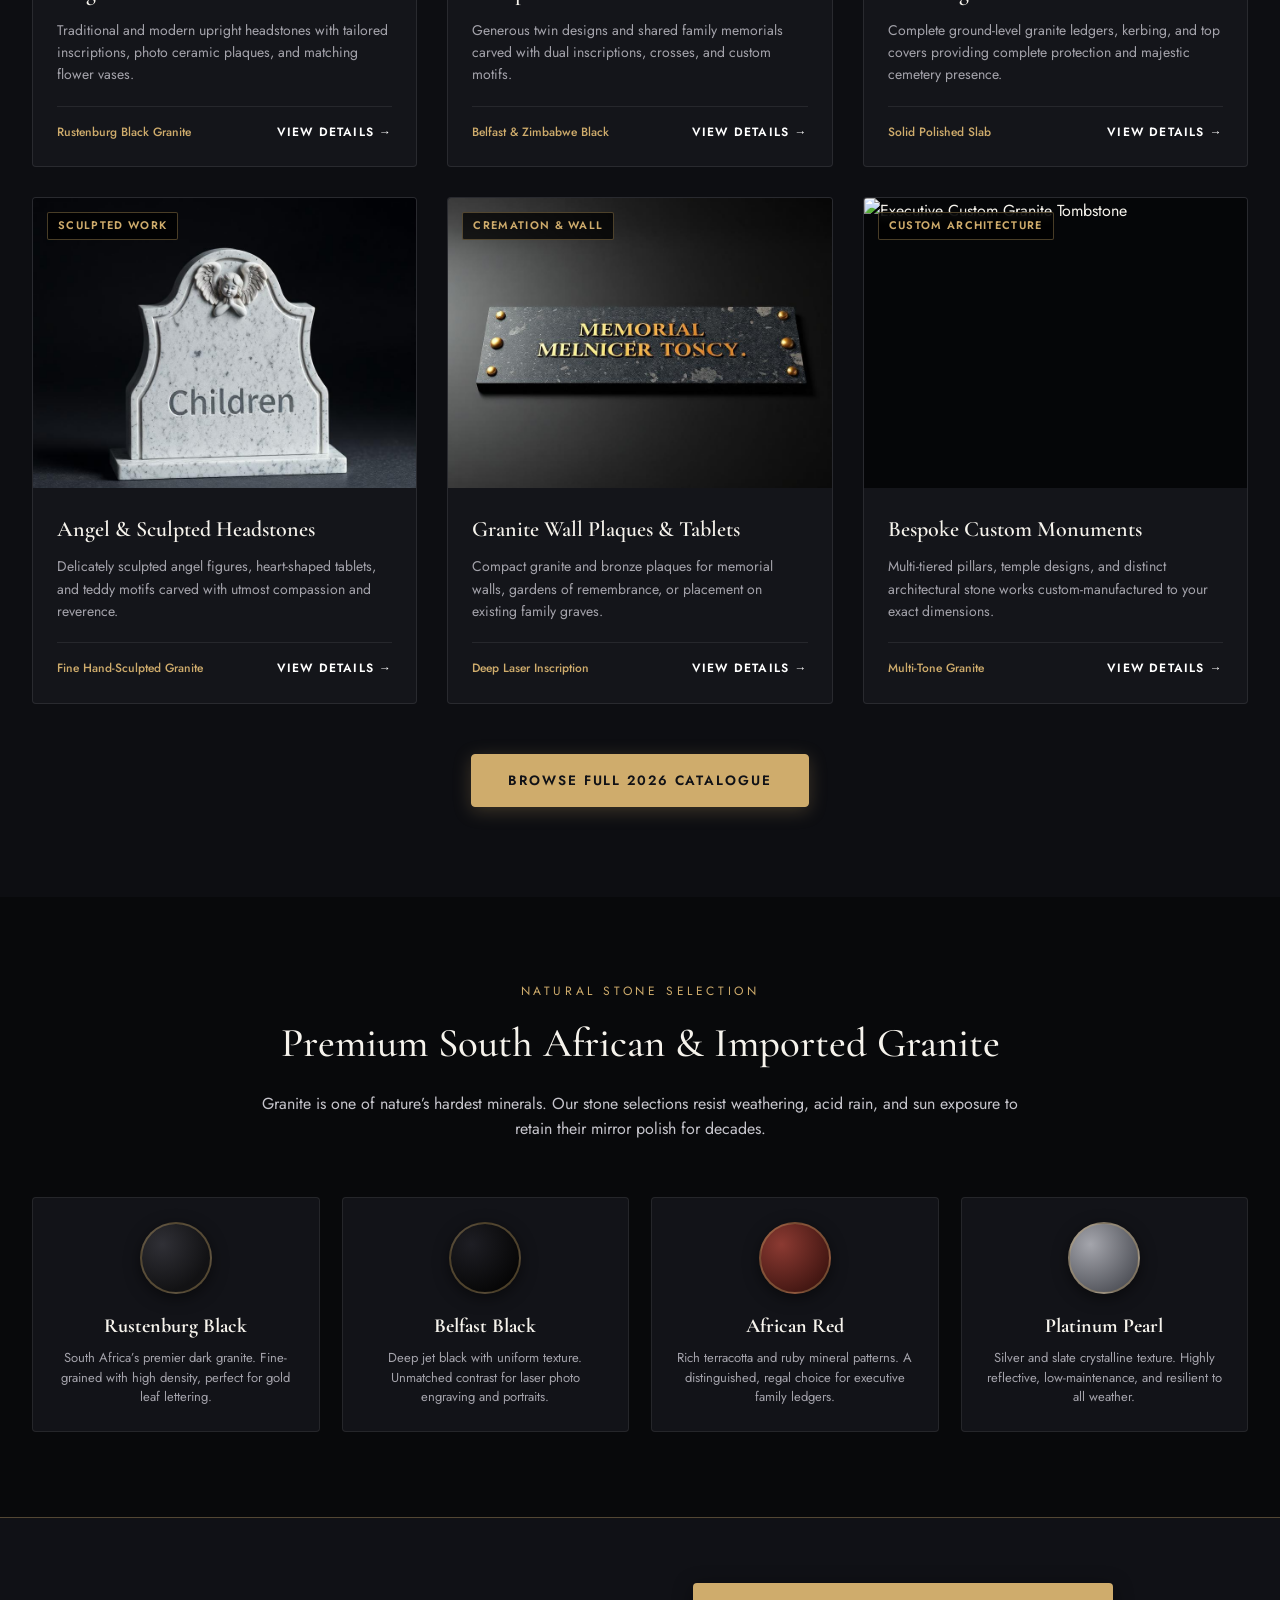
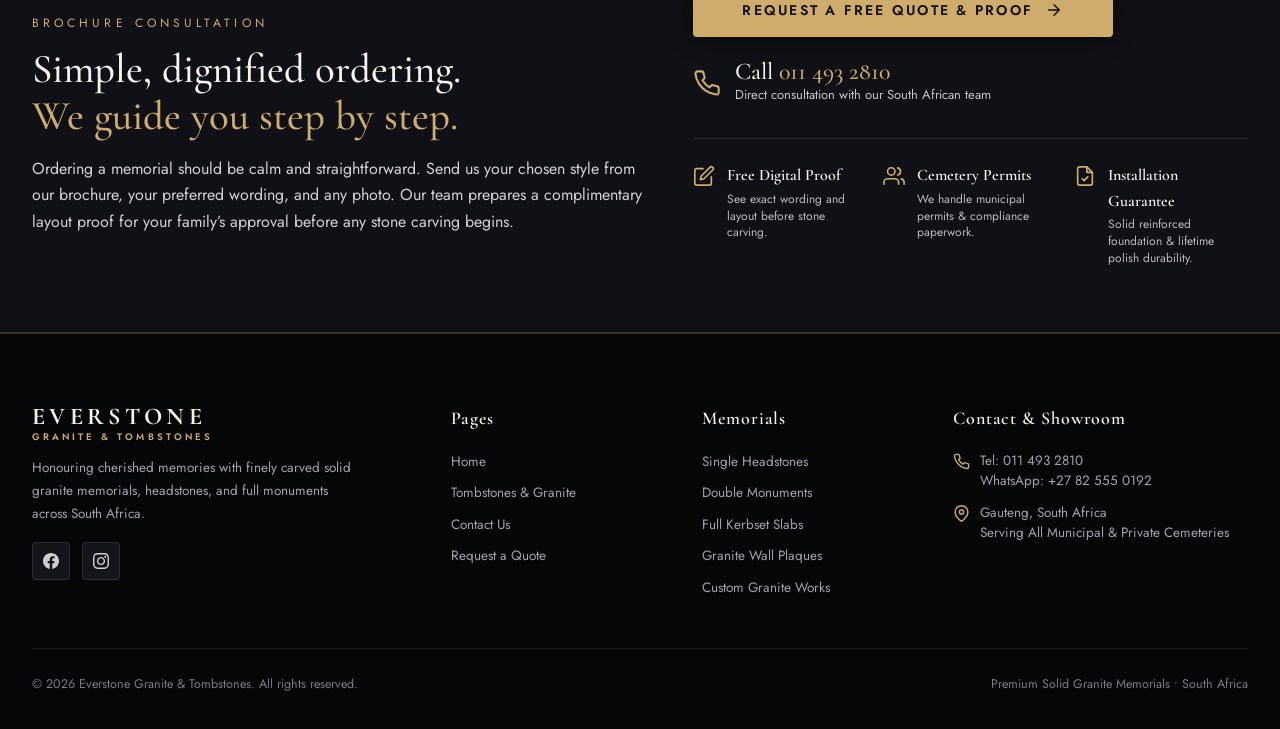
==== commit 3fb4c5e0: "feat: add contact, catalogue, and index pages along with related image assets" ====
--- a/index.html
+++ b/index.html
@@ -2,858 +2,1543 @@
 <html lang="en">
 <head>
   <meta charset="UTF-8">
-  <meta name="viewport" content="width=device-width, initial-scale=1.0, maximum-scale=5.0">
-  <title>Monumenta Granite &amp; Memorials | Timeless Granite Tombstones</title>
-  <meta name="description" content="Hand-carved solid granite tombstones, precision laser engraving, and custom monuments with nationwide cemetery-compliant installation.">
-  <meta name="keywords" content="tombstones, granite memorials, headstones, solid granite, laser engraving, monument maker, South Africa">
-  <meta name="author" content="Monumenta Granite &amp; Memorials">
-  <meta name="theme-color" content="#111418">
-
-  <!-- Open Graph / Social Media -->
-  <meta property="og:type" content="website">
-  <meta property="og:url" content="https://monumenta.co.za/">
-  <meta property="og:title" content="Monumenta Granite &amp; Memorials | Timeless Granite Tombstones">
-  <meta property="og:description" content="Hand-carved solid granite tombstones, precision laser engraving and custom monuments with nationwide installation.">
-  <meta property="og:image" content="assets/hero-memorial.jpg">
-
-  <!-- Twitter Card -->
-  <meta name="twitter:card" content="summary_large_image">
-  <meta name="twitter:title" content="Monumenta Granite &amp; Memorials">
-  <meta name="twitter:description" content="Hand-carved solid granite tombstones and precision laser engraving.">
-  <meta name="twitter:image" content="assets/hero-memorial.jpg">
-
-  <!-- Favicon -->
+  <meta name="viewport" content="width=device-width, initial-scale=1.0">
+  <title>Everstone Granite &amp; Tombstones | Handcrafted Memorials South Africa</title>
+  <meta name="description" content="Everstone crafts timeless solid granite tombstones, memorials, and headstones with professional cemetery installation throughout South Africa.">
   <link rel="icon" href="assets/favicon.ico" type="image/x-icon">
 
-  <!-- Google Fonts -->
+  <!-- Google Fonts: Cormorant Garamond & Jost -->
   <link rel="preconnect" href="https://fonts.googleapis.com">
   <link rel="preconnect" href="https://fonts.gstatic.com" crossorigin>
-  <link href="https://fonts.googleapis.com/css2?family=Cormorant+Garamond:ital,wght@0,500;0,600;0,700;1,400;1,600&family=Great+Vibes&family=Inter:wght@300;400;500;600;700&family=Playfair+Display:ital,wght@0,500;0,600;0,700;1,400;1,600&display=swap" rel="stylesheet">
-
-  <!-- Stylesheet -->
-  <link rel="stylesheet" href="css/style.css">
+  <link href="https://fonts.googleapis.com/css2?family=Cormorant+Garamond:ital,wght@0,400;0,500;0,600;0,700;1,400;1,600&family=Jost:wght@300;400;500;600;700&display=swap" rel="stylesheet">
+
+  <style>
+    /* CSS Reset & Base */
+    *, *::before, *::after {
+      box-sizing: border-box;
+      margin: 0;
+      padding: 0;
+    }
+
+    :root {
+      --gold: #cfac6c;
+      --gold-light: #e0be7e;
+      --gold-dark: #a5813f;
+      --bg-dark: #000000;
+      --bg-stage: #0d0e12;
+      --bg-card: #14151a;
+      --text-white: #f6f3ec;
+      --text-muted: #c6c5cc;
+      --text-dim: #8b8b95;
+      --border-dark: rgba(255, 255, 255, 0.12);
+      --border-gold: rgba(207, 172, 108, 0.35);
+    }
+
+    body {
+      font-family: 'Jost', sans-serif;
+      background-color: var(--bg-stage);
+      color: var(--text-white);
+      line-height: 1.6;
+      -webkit-font-smoothing: antialiased;
+      -moz-osx-font-smoothing: grayscale;
+      overflow-x: hidden;
+    }
+
+    a {
+      color: inherit;
+      text-decoration: none;
+      transition: color 0.2s ease, background-color 0.2s ease, border-color 0.2s ease, transform 0.2s ease;
+    }
+
+    img {
+      max-width: 100%;
+      height: auto;
+      display: block;
+    }
+
+    .container {
+      width: 100%;
+      max-width: 1440px;
+      margin: 0 auto;
+      padding: 0 32px;
+    }
+
+    /* -------------------------------------------------------------
+       1. TOP ANNOUNCEMENT & CONTACT BAR
+    ------------------------------------------------------------- */
+    .top-bar {
+      background-color: #000000;
+      border-bottom: 1px solid rgba(255, 255, 255, 0.08);
+      font-size: 12px;
+      height: 38px;
+      display: flex;
+      align-items: center;
+      position: relative;
+      z-index: 100;
+    }
+
+    .top-bar-container {
+      display: flex;
+      justify-content: space-between;
+      align-items: center;
+      width: 100%;
+      max-width: 1440px;
+      margin: 0 auto;
+      padding: 0 32px;
+    }
+
+    .top-phone-info {
+      color: #cfac6c;
+      font-weight: 500;
+      letter-spacing: 0.4px;
+      display: flex;
+      align-items: center;
+      gap: 12px;
+    }
+
+    .top-phone-info a {
+      color: #cfac6c;
+    }
+
+    .top-phone-info a:hover {
+      color: #ffffff;
+      text-decoration: underline;
+    }
+
+    .top-phone-info .sep {
+      color: rgba(207, 172, 108, 0.4);
+    }
+
+    .top-actions {
+      display: flex;
+      align-items: center;
+      gap: 16px;
+    }
+
+    .top-region-tag {
+      color: #a0a0a8;
+      font-size: 11.5px;
+      letter-spacing: 0.5px;
+      text-transform: uppercase;
+    }
+
+    .top-social-list {
+      display: flex;
+      align-items: center;
+      list-style: none;
+      border-left: 1px solid rgba(255, 255, 255, 0.15);
+    }
+
+    .top-social-list li {
+      border-right: 1px solid rgba(255, 255, 255, 0.15);
+    }
+
+    .top-social-list a {
+      display: flex;
+      align-items: center;
+      justify-content: center;
+      width: 36px;
+      height: 38px;
+      color: #cfcece;
+      transition: color 0.2s, background-color 0.2s;
+    }
+
+    .top-social-list a:hover {
+      color: #cfac6c;
+      background-color: rgba(255, 255, 255, 0.05);
+    }
+
+    .top-social-list svg {
+      width: 15px;
+      height: 15px;
+      fill: currentColor;
+    }
+
+    /* -------------------------------------------------------------
+       2. MAIN NAVIGATION HEADER
+    ------------------------------------------------------------- */
+    .site-header {
+      background-color: #000000;
+      border-bottom: 1px solid var(--border-dark);
+      position: sticky;
+      top: 0;
+      z-index: 99;
+      height: 88px;
+    }
+
+    .header-container {
+      display: flex;
+      align-items: center;
+      justify-content: space-between;
+      height: 100%;
+      max-width: 1440px;
+      margin: 0 auto;
+      padding: 0 32px;
+    }
+
+    /* Brand Logo */
+    .brand-logo {
+      display: flex;
+      align-items: center;
+      text-decoration: none;
+    }
+
+    .brand-text-logo {
+      display: flex;
+      flex-direction: column;
+      justify-content: center;
+      line-height: 1.05;
+    }
+
+    .brand-text-logo .logo-name {
+      font-family: 'Cormorant Garamond', Georgia, serif;
+      font-size: 28px;
+      font-weight: 700;
+      letter-spacing: 0.18em;
+      color: #f6f3ec;
+    }
+
+    .brand-text-logo .logo-sub {
+      font-family: 'Jost', sans-serif;
+      font-size: 9.5px;
+      font-weight: 600;
+      letter-spacing: 0.32em;
+      color: #cfac6c;
+      margin-top: 4px;
+      text-transform: uppercase;
+    }
+
+    /* Main 3-Page Navigation Menu */
+    .main-nav {
+      display: flex;
+      align-items: center;
+      height: 100%;
+    }
+
+    .nav-list {
+      display: flex;
+      align-items: center;
+      list-style: none;
+      height: 100%;
+      gap: 10px;
+    }
+
+    .nav-item {
+      position: relative;
+      height: 100%;
+      display: flex;
+      align-items: center;
+    }
+
+    .nav-link {
+      display: flex;
+      align-items: center;
+      height: 100%;
+      padding: 0 16px;
+      font-size: 13.5px;
+      font-weight: 600;
+      letter-spacing: 1px;
+      text-transform: uppercase;
+      color: #dddddd;
+      position: relative;
+      white-space: nowrap;
+    }
+
+    .nav-link:hover {
+      color: #ffffff;
+    }
+
+    .nav-item.active .nav-link {
+      color: #ffffff;
+    }
+
+    .nav-item.active::after {
+      content: '';
+      position: absolute;
+      bottom: -1px;
+      left: 16px;
+      right: 16px;
+      height: 3px;
+      background-color: #cfac6c;
+      z-index: 10;
+    }
+
+    .header-actions {
+      display: flex;
+      align-items: center;
+      gap: 16px;
+    }
+
+    .header-cta-btn {
+      display: inline-flex;
+      align-items: center;
+      justify-content: center;
+      padding: 11px 22px;
+      font-size: 12.5px;
+      font-weight: 600;
+      letter-spacing: 0.12em;
+      text-transform: uppercase;
+      background-color: #cfac6c;
+      color: #101116;
+      border-radius: 4px;
+      border: 1px solid #cfac6c;
+      transition: all 0.25s ease;
+    }
+
+    .header-cta-btn:hover {
+      background-color: #e0be7e;
+      border-color: #e0be7e;
+      transform: translateY(-1px);
+    }
+
+    .mobile-menu-btn {
+      display: none;
+      background: none;
+      border: none;
+      color: #dddddd;
+      cursor: pointer;
+      padding: 8px;
+    }
+
+    .mobile-menu-btn svg {
+      width: 26px;
+      height: 26px;
+      stroke: currentColor;
+    }
+
+    /* -------------------------------------------------------------
+       3. HERO SECTION
+    ------------------------------------------------------------- */
+    .hero-stage {
+      position: relative;
+      overflow: hidden;
+      background-color: #000000;
+      min-height: calc(100vh - 126px);
+      display: flex;
+      flex-direction: column;
+      justify-content: center;
+      padding: 80px 0 100px;
+    }
+
+    .hero-bg-img {
+      position: absolute;
+      inset: 0;
+      width: 100%;
+      height: 100%;
+      object-fit: cover;
+      object-position: center center;
+      z-index: 0;
+      opacity: 0.38;
+      pointer-events: none;
+    }
+
+    .hero-shade {
+      position: absolute;
+      inset: 0;
+      z-index: 1;
+      background: radial-gradient(circle at center, rgba(13, 14, 18, 0.72) 0%, rgba(0, 0, 0, 0.96) 100%);
+      pointer-events: none;
+    }
+
+    .hero-content {
+      position: relative;
+      z-index: 2;
+      text-align: center;
+      max-width: 980px;
+      margin: 0 auto;
+      padding: 0 20px;
+    }
+
+    .hero-eyebrow {
+      font-size: 12.5px;
+      font-weight: 600;
+      letter-spacing: 0.36em;
+      text-transform: uppercase;
+      color: #cfac6c;
+      margin-bottom: 18px;
+    }
+
+    .hero-title {
+      font-family: 'Cormorant Garamond', Georgia, serif;
+      font-weight: 500;
+      font-size: clamp(34px, 4.2vw, 62px);
+      line-height: 1.15;
+      color: #f6f3ec;
+      margin: 0 0 22px;
+    }
+
+    .hero-title .gold-accent {
+      display: block;
+      color: #cfac6c;
+      font-weight: 600;
+    }
+
+    .hero-lede {
+      font-family: 'Jost', sans-serif;
+      font-size: 17px;
+      line-height: 1.7;
+      color: #c6c5cc;
+      max-width: 780px;
+      margin: 0 auto 34px;
+      font-weight: 300;
+    }
+
+    .hero-btns {
+      display: flex;
+      gap: 18px;
+      justify-content: center;
+      align-items: center;
+      flex-wrap: wrap;
+    }
+
+    .btn-gold {
+      display: inline-flex;
+      align-items: center;
+      justify-content: center;
+      font-family: 'Jost', sans-serif;
+      font-size: 13.5px;
+      font-weight: 600;
+      letter-spacing: 0.14em;
+      text-transform: uppercase;
+      background-color: #cfac6c;
+      color: #101116;
+      padding: 15px 36px;
+      border-radius: 4px;
+      border: 1px solid #cfac6c;
+      box-shadow: 0 4px 18px rgba(207, 172, 108, 0.25);
+      transition: all 0.3s ease;
+    }
+
+    .btn-gold:hover {
+      background-color: #e0be7e;
+      border-color: #e0be7e;
+      transform: translateY(-2px);
+      box-shadow: 0 8px 25px rgba(207, 172, 108, 0.4);
+    }
+
+    .btn-ghost {
+      display: inline-flex;
+      align-items: center;
+      justify-content: center;
+      font-family: 'Jost', sans-serif;
+      font-size: 13.5px;
+      font-weight: 600;
+      letter-spacing: 0.14em;
+      text-transform: uppercase;
+      background-color: transparent;
+      color: #ffffff;
+      padding: 14px 34px;
+      border-radius: 4px;
+      border: 1.5px solid rgba(255, 255, 255, 0.7);
+      transition: all 0.3s ease;
+    }
+
+    .btn-ghost:hover {
+      background-color: #ffffff;
+      color: #101116;
+      border-color: #ffffff;
+      transform: translateY(-2px);
+    }
+
+    /* -------------------------------------------------------------
+       4. CEMETERY INFINITE TICKER RIBBON (SOUTH AFRICA)
+    ------------------------------------------------------------- */
+    .cemetery-ribbon {
+      background-color: #14151a;
+      overflow: hidden;
+      white-space: nowrap;
+      padding: 14px 0;
+      border-top: 1px solid var(--border-gold);
+      border-bottom: 1px solid var(--border-gold);
+      position: relative;
+      z-index: 10;
+    }
+
+    .ribbon-track {
+      display: inline-block;
+      white-space: nowrap;
+      animation: ribbon-scroll 55s linear infinite;
+    }
+
+    .cemetery-ribbon:hover .ribbon-track {
+      animation-play-state: paused;
+    }
+
+    .ribbon-set span {
+      color: #cfac6c;
+      font-family: 'Cormorant Garamond', Georgia, serif;
+      letter-spacing: 2px;
+      font-size: 14.5px;
+      text-transform: uppercase;
+      margin: 0 22px;
+    }
+
+    .ribbon-dot {
+      color: #cfac6c;
+      font-size: 11px;
+    }
+
+    @keyframes ribbon-scroll {
+      0% { transform: translateX(0); }
+      100% { transform: translateX(-50%); }
+    }
+
+    /* -------------------------------------------------------------
+       5. BROCHURE COLLECTION SHOWCASE
+    ------------------------------------------------------------- */
+    .showcase-sec {
+      padding: 90px 0;
+      background-color: #0d0e12;
+    }
+
+    .sec-header {
+      text-align: center;
+      max-width: 780px;
+      margin: 0 auto 55px;
+    }
+
+    .sec-eyebrow {
+      font-size: 12px;
+      letter-spacing: 0.3em;
+      text-transform: uppercase;
+      color: #cfac6c;
+      margin-bottom: 10px;
+    }
+
+    .sec-title {
+      font-family: 'Cormorant Garamond', Georgia, serif;
+      font-size: clamp(28px, 3.2vw, 44px);
+      font-weight: 500;
+      color: #f6f3ec;
+      margin-bottom: 14px;
+    }
+
+    .sec-desc {
+      color: #c6c5cc;
+      font-size: 16px;
+      line-height: 1.6;
+    }
+
+    .brochure-grid {
+      display: grid;
+      grid-template-columns: repeat(3, 1fr);
+      gap: 30px;
+    }
+
+    .brochure-card {
+      background-color: var(--bg-card);
+      border: 1px solid rgba(255, 255, 255, 0.09);
+      border-radius: 4px;
+      overflow: hidden;
+      display: flex;
+      flex-direction: column;
+      transition: transform 0.3s ease, border-color 0.3s ease, box-shadow 0.3s ease;
+    }
+
+    .brochure-card:hover {
+      transform: translateY(-6px);
+      border-color: var(--border-gold);
+      box-shadow: 0 16px 36px rgba(0, 0, 0, 0.6);
+    }
+
+    .brochure-img-box {
+      width: 100%;
+      height: 290px;
+      position: relative;
+      background-color: #050608;
+      overflow: hidden;
+    }
+
+    .brochure-img-box img {
+      width: 100%;
+      height: 100%;
+      object-fit: cover;
+      transition: transform 0.6s ease;
+    }
+
+    .brochure-card:hover .brochure-img-box img {
+      transform: scale(1.05);
+    }
+
+    .brochure-tag {
+      position: absolute;
+      top: 14px;
+      left: 14px;
+      background-color: rgba(0, 0, 0, 0.75);
+      border: 1px solid var(--border-gold);
+      color: #cfac6c;
+      font-size: 11px;
+      font-weight: 600;
+      letter-spacing: 0.12em;
+      text-transform: uppercase;
+      padding: 4px 10px;
+      border-radius: 2px;
+      backdrop-filter: blur(4px);
+    }
+
+    .brochure-content {
+      padding: 24px;
+      display: flex;
+      flex-direction: column;
+      flex-grow: 1;
+    }
+
+    .brochure-content h3 {
+      font-family: 'Cormorant Garamond', Georgia, serif;
+      font-size: 22px;
+      font-weight: 600;
+      color: #f6f3ec;
+      margin-bottom: 8px;
+    }
+
+    .brochure-content p {
+      color: #a4a3ab;
+      font-size: 14px;
+      line-height: 1.6;
+      margin-bottom: 20px;
+      flex-grow: 1;
+    }
+
+    .brochure-card-footer {
+      display: flex;
+      align-items: center;
+      justify-content: space-between;
+      border-top: 1px solid rgba(255, 255, 255, 0.08);
+      padding-top: 16px;
+    }
+
+    .brochure-stone-type {
+      font-size: 12px;
+      color: #cfac6c;
+      font-weight: 500;
+    }
+
+    .brochure-link {
+      font-size: 12px;
+      font-weight: 600;
+      text-transform: uppercase;
+      letter-spacing: 0.1em;
+      color: #ffffff;
+      display: inline-flex;
+      align-items: center;
+      gap: 6px;
+    }
+
+    .brochure-link:hover {
+      color: #cfac6c;
+    }
+
+    .brochure-action-row {
+      text-align: center;
+      margin-top: 50px;
+    }
+
+    /* -------------------------------------------------------------
+       6. CRAFTSMANSHIP & BROCHURE SUPPORT STRIP
+    ------------------------------------------------------------- */
+    .support-sec {
+      background-color: #101116;
+      border-top: 1px solid var(--border-gold);
+      border-bottom: 1px solid rgba(207, 172, 108, 0.2);
+      padding: 65px 0;
+    }
+
+    .ds-grid {
+      display: grid;
+      grid-template-columns: 1.1fr 1fr;
+      gap: 50px;
+      align-items: center;
+    }
+
+    .ds-eyebrow {
+      font-size: 12px;
+      letter-spacing: 0.34em;
+      text-transform: uppercase;
+      color: #cfac6c;
+      margin-bottom: 12px;
+    }
+
+    .ds-heading {
+      font-family: 'Cormorant Garamond', Georgia, serif;
+      font-size: clamp(28px, 3.2vw, 44px);
+      font-weight: 500;
+      line-height: 1.15;
+      color: #f6f3ec;
+      margin-bottom: 16px;
+    }
+
+    .ds-heading span {
+      display: block;
+      color: #cfac6c;
+    }
+
+    .ds-desc {
+      color: #d2d1d8;
+      font-size: 16px;
+      line-height: 1.65;
+    }
+
+    .ds-actions {
+      display: flex;
+      flex-direction: column;
+      align-items: flex-start;
+      gap: 22px;
+    }
+
+    .ds-btn-cta {
+      display: inline-flex;
+      align-items: center;
+      justify-content: center;
+      gap: 12px;
+      width: 100%;
+      max-width: 420px;
+      font-size: 14px;
+      font-weight: 600;
+      letter-spacing: 0.16em;
+      text-transform: uppercase;
+      background-color: #cfac6c;
+      color: #101116;
+      padding: 16px 30px;
+      border-radius: 4px;
+      box-shadow: 0 4px 20px rgba(0, 0, 0, 0.4);
+    }
+
+    .ds-btn-cta:hover {
+      background-color: #e0be7e;
+      transform: translateY(-2px);
+    }
+
+    .ds-call-link {
+      display: flex;
+      align-items: center;
+      gap: 14px;
+      color: #f6f3ec;
+    }
+
+    .ds-call-link svg {
+      width: 28px;
+      height: 28px;
+      color: #cfac6c;
+    }
+
+    .ds-call-link b {
+      display: block;
+      font-family: 'Cormorant Garamond', serif;
+      font-size: 24px;
+      font-weight: 500;
+      line-height: 1.1;
+    }
+
+    .ds-call-link b em {
+      font-style: normal;
+      color: #cfac6c;
+    }
+
+    .ds-call-link i {
+      display: block;
+      font-style: normal;
+      font-size: 13px;
+      color: #c6c5cc;
+    }
+
+    .ds-features-grid {
+      display: grid;
+      grid-template-columns: repeat(3, 1fr);
+      gap: 16px;
+      width: 100%;
+      margin-top: 10px;
+      border-top: 1px solid rgba(255, 255, 255, 0.1);
+      padding-top: 24px;
+    }
+
+    .ds-feat {
+      display: flex;
+      gap: 12px;
+      align-items: flex-start;
+    }
+
+    .ds-feat svg {
+      width: 22px;
+      height: 22px;
+      color: #cfac6c;
+      flex-shrink: 0;
+      margin-top: 2px;
+    }
+
+    .ds-feat b {
+      display: block;
+      font-family: 'Cormorant Garamond', serif;
+      font-size: 16px;
+      font-weight: 600;
+      color: #f6f3ec;
+      margin-bottom: 2px;
+    }
+
+    .ds-feat i {
+      display: block;
+      font-style: normal;
+      font-size: 12px;
+      color: #b9b8bf;
+      line-height: 1.4;
+    }
+
+    /* -------------------------------------------------------------
+       7. GRANITE VARIETIES
+    ------------------------------------------------------------- */
+    .stone-sec {
+      padding: 85px 0;
+      background-color: #08090b;
+    }
+
+    .stone-grid {
+      display: grid;
+      grid-template-columns: repeat(4, 1fr);
+      gap: 22px;
+      margin-top: 40px;
+    }
+
+    .stone-card {
+      background: #121318;
+      border: 1px solid rgba(255, 255, 255, 0.08);
+      border-radius: 4px;
+      padding: 24px;
+      text-align: center;
+      transition: all 0.3s ease;
+    }
+
+    .stone-card:hover {
+      border-color: var(--border-gold);
+      transform: translateY(-4px);
+    }
+
+    .stone-swatch {
+      width: 72px;
+      height: 72px;
+      border-radius: 50%;
+      margin: 0 auto 16px;
+      border: 2px solid var(--border-gold);
+      box-shadow: 0 4px 15px rgba(0, 0, 0, 0.5);
+    }
+
+    .swatch-rustenburg {
+      background: radial-gradient(circle at 30% 30%, #303036, #121214 70%);
+    }
+
+    .swatch-belfast {
+      background: radial-gradient(circle at 30% 30%, #1e1e24, #050505 80%);
+    }
+
+    .swatch-african-red {
+      background: radial-gradient(circle at 30% 30%, #8b3a32, #401511 80%);
+    }
+
+    .swatch-pearl-grey {
+      background: radial-gradient(circle at 30% 30%, #a4a5ac, #505259 80%);
+    }
+
+    .stone-card h4 {
+      font-family: 'Cormorant Garamond', Georgia, serif;
+      font-size: 20px;
+      color: #f6f3ec;
+      margin-bottom: 6px;
+    }
+
+    .stone-card p {
+      font-size: 13px;
+      color: #a4a3ab;
+      line-height: 1.5;
+    }
+
+    /* -------------------------------------------------------------
+       8. LUXURY FOOTER
+    ------------------------------------------------------------- */
+    .site-footer {
+      background-color: #050608;
+      border-top: 1px solid rgba(207, 172, 108, 0.25);
+      padding: 70px 0 35px;
+      color: #a4a3ab;
+      font-size: 13.5px;
+    }
+
+    .footer-grid {
+      display: grid;
+      grid-template-columns: 1.8fr 1fr 1fr 1.4fr;
+      gap: 40px;
+      margin-bottom: 50px;
+    }
+
+    .footer-col h4 {
+      font-family: 'Cormorant Garamond', Georgia, serif;
+      font-size: 18px;
+      font-weight: 600;
+      color: #f6f3ec;
+      letter-spacing: 0.05em;
+      margin-bottom: 18px;
+    }
+
+    .footer-col ul {
+      list-style: none;
+      display: flex;
+      flex-direction: column;
+      gap: 10px;
+    }
+
+    .footer-col ul a:hover {
+      color: #cfac6c;
+      padding-left: 3px;
+    }
+
+    .footer-about p {
+      line-height: 1.7;
+      margin-top: 14px;
+      max-width: 320px;
+    }
+
+    .footer-contact-item {
+      display: flex;
+      gap: 10px;
+      align-items: flex-start;
+      margin-bottom: 12px;
+      line-height: 1.5;
+    }
+
+    .footer-contact-item svg {
+      width: 17px;
+      height: 17px;
+      color: #cfac6c;
+      flex-shrink: 0;
+      margin-top: 2px;
+    }
+
+    .footer-socials {
+      display: flex;
+      gap: 12px;
+      margin-top: 16px;
+    }
+
+    .footer-social-btn {
+      width: 38px;
+      height: 38px;
+      border-radius: 4px;
+      background: #14151a;
+      border: 1px solid rgba(255, 255, 255, 0.1);
+      display: flex;
+      align-items: center;
+      justify-content: center;
+      color: #cfcece;
+      transition: all 0.2s;
+    }
+
+    .footer-social-btn:hover {
+      color: #cfac6c;
+      border-color: var(--border-gold);
+      transform: translateY(-2px);
+    }
+
+    .footer-social-btn svg {
+      width: 16px;
+      height: 16px;
+      fill: currentColor;
+    }
+
+    .footer-bottom {
+      border-top: 1px solid rgba(255, 255, 255, 0.08);
+      padding-top: 25px;
+      display: flex;
+      justify-content: space-between;
+      align-items: center;
+      flex-wrap: wrap;
+      gap: 14px;
+      font-size: 12.5px;
+      color: #7b7b85;
+    }
+
+    /* -------------------------------------------------------------
+       9. MOBILE DRAWER NAVIGATION
+    ------------------------------------------------------------- */
+    .mobile-drawer {
+      position: fixed;
+      top: 0;
+      right: -320px;
+      width: 320px;
+      height: 100vh;
+      background: #101116;
+      border-left: 1px solid var(--border-gold);
+      z-index: 10000;
+      padding: 28px 24px;
+      display: flex;
+      flex-direction: column;
+      transition: right 0.35s ease;
+      box-shadow: -10px 0 30px rgba(0, 0, 0, 0.7);
+    }
+
+    .mobile-drawer.open {
+      right: 0;
+    }
+
+    .drawer-header {
+      display: flex;
+      justify-content: space-between;
+      align-items: center;
+      border-bottom: 1px solid rgba(255, 255, 255, 0.1);
+      padding-bottom: 18px;
+      margin-bottom: 24px;
+    }
+
+    .drawer-close {
+      background: none;
+      border: none;
+      color: #cfac6c;
+      font-size: 30px;
+      cursor: pointer;
+    }
+
+    .drawer-nav {
+      list-style: none;
+      display: flex;
+      flex-direction: column;
+      gap: 16px;
+    }
+
+    .drawer-nav a {
+      font-size: 16px;
+      font-weight: 500;
+      color: #e5e5e5;
+      text-transform: uppercase;
+      letter-spacing: 1.2px;
+    }
+
+    .drawer-nav a:hover {
+      color: #cfac6c;
+    }
+
+    .drawer-backdrop {
+      position: fixed;
+      inset: 0;
+      background: rgba(0, 0, 0, 0.65);
+      z-index: 9999;
+      opacity: 0;
+      visibility: hidden;
+      transition: all 0.3s;
+    }
+
+    .drawer-backdrop.open {
+      opacity: 1;
+      visibility: visible;
+    }
+
+    /* Responsive */
+    @media (max-width: 1024px) {
+      .brochure-grid {
+        grid-template-columns: repeat(2, 1fr);
+      }
+      .stone-grid {
+        grid-template-columns: repeat(2, 1fr);
+      }
+      .footer-grid {
+        grid-template-columns: 1fr 1fr;
+      }
+    }
+
+    @media (max-width: 860px) {
+      .main-nav, .header-cta-btn {
+        display: none;
+      }
+      .mobile-menu-btn {
+        display: block;
+      }
+      .ds-grid {
+        grid-template-columns: 1fr;
+        gap: 36px;
+      }
+      .ds-features-grid {
+        grid-template-columns: 1fr;
+      }
+    }
+
+    @media (max-width: 640px) {
+      .top-phone-info {
+        font-size: 11px;
+      }
+      .top-region-tag {
+        display: none;
+      }
+      .brochure-grid {
+        grid-template-columns: 1fr;
+      }
+      .stone-grid {
+        grid-template-columns: 1fr;
+      }
+      .footer-grid {
+        grid-template-columns: 1fr;
+      }
+      .container {
+        padding: 0 20px;
+      }
+    }
+  </style>
 </head>
 <body>
 
-  <!-- Top Announcement / Contact Bar -->
+  <!-- Top Announcement & Phone Bar -->
   <aside class="top-bar">
-    <div class="container top-bar-content">
-      <span class="top-bar-badge">Nationwide Service</span>
-      <p class="top-bar-text">Approved supplier for major funeral policy providers &bull; Municipal cemetery compliant</p>
-      <a href="tel:+27110000000" class="top-bar-phone" aria-label="Call Monumenta directly">
-        <svg class="icon" viewBox="0 0 24 24" width="14" height="14" fill="none" stroke="currentColor" stroke-width="2" stroke-linecap="round" stroke-linejoin="round" aria-hidden="true"><path d="M22 16.92v3a2 2 0 0 1-2.18 2 19.79 19.79 0 0 1-8.63-3.07 19.5 19.5 0 0 1-6-6 19.79 19.79 0 0 1-3.07-8.67A2 2 0 0 1 4.11 2h3a2 2 0 0 1 2 1.72 12.84 12.84 0 0 0 .7 2.81 2 2 0 0 1-.45 2.11L8.09 9.91a16 16 0 0 0 6 6l1.27-1.27a2 2 0 0 1 2.11-.45 12.84 12.84 0 0 0 2.81.7A2 2 0 0 1 22 16.92z"/></svg>
-        <span>011 000 0000</span>
-      </a>
+    <div class="top-bar-container">
+      <div class="top-phone-info">
+        <span>Call: <a href="tel:+27114932810">011 493 2810</a></span>
+        <span class="sep">|</span>
+        <span>WhatsApp: <a href="https://wa.me/27825550192" target="_blank" rel="noopener">+27 82 555 0192</a></span>
+      </div>
+
+      <div class="top-actions">
+        <span class="top-region-tag">South Africa Nationwide Delivery &amp; Installation</span>
+
+        <ul class="top-social-list">
+          <li>
+            <a href="https://www.facebook.com" target="_blank" rel="noopener" aria-label="Facebook">
+              <svg viewBox="0 0 24 24"><path d="M24 12.073c0-6.627-5.373-12-12-12s-12 5.373-12 12c0 5.99 4.388 10.954 10.125 11.854v-8.385H7.078v-3.47h3.047V9.43c0-3.007 1.792-4.669 4.533-4.669 1.312 0 2.686.235 2.686.235v2.953H15.83c-1.491 0-1.956.925-1.956 1.874v2.25h3.328l-.532 3.47h-2.796v8.385C19.612 23.027 24 18.062 24 12.073z"/></svg>
+            </a>
+          </li>
+          <li>
+            <a href="https://www.instagram.com" target="_blank" rel="noopener" aria-label="Instagram">
+              <svg viewBox="0 0 24 24"><path d="M12 2.163c3.204 0 3.584.012 4.85.07 3.252.148 4.771 1.691 4.919 4.919.058 1.265.069 1.645.069 4.849 0 3.205-.012 3.584-.069 4.849-.149 3.225-1.664 4.771-4.919 4.919-1.266.058-1.644.07-4.85.07-3.204 0-3.584-.012-4.849-.07-3.26-.149-4.771-1.699-4.919-4.92-.058-1.265-.07-1.644-.07-4.849 0-3.204.013-3.583.07-4.849.149-3.227 1.664-4.771 4.919-4.919 1.266-.057 1.645-.069 4.849-.069zm0-2.163c-3.259 0-3.667.014-4.947.072-4.358.2-6.78 2.618-6.98 6.98-.059 1.281-.073 1.689-.073 4.948 0 3.259.014 3.668.072 4.948.2 4.358 2.618 6.78 6.98 6.98 1.281.058 1.689.072 4.948.072 3.259 0 3.668-.014 4.948-.072 4.354-.2 6.782-2.618 6.979-6.98.059-1.28.073-1.689.073-4.948 0-3.259-.014-3.667-.072-4.947-.196-4.354-2.617-6.78-6.979-6.98-1.281-.059-1.69-.073-4.949-.073zm0 5.838c-3.403 0-6.162 2.759-6.162 6.162s2.759 6.163 6.162 6.163 6.162-2.759 6.162-6.163c0-3.403-2.759-6.162-6.162-6.162zm0 10.162c-2.209 0-4-1.79-4-4 0-2.209 1.791-4 4-4s4 1.791 4 4c0 2.21-1.791 4-4 4zm6.406-11.845c-.796 0-1.441.645-1.441 1.44s.645 1.44 1.441 1.44c.795 0 1.439-.645 1.439-1.44s-.644-1.44-1.439-1.44z"/></svg>
+            </a>
+          </li>
+        </ul>
+      </div>
     </div>
   </aside>
 
-  <!-- Sticky Header -->
+  <!-- Sticky Main Navigation Header -->
   <header class="site-header" id="header">
-    <div class="container header-container">
-      <a href="#top" class="brand-logo" aria-label="Monumenta Granite Home">
-        <span class="brand-title">MONUMENTA</span>
-        <span class="brand-subtitle">Granite &amp; Memorials</span>
+    <div class="header-container">
+      <a href="index.html" class="brand-logo" aria-label="Everstone Granite and Tombstones">
+        <div class="brand-text-logo">
+          <span class="logo-name">EVERSTONE</span>
+          <span class="logo-sub">GRANITE &amp; TOMBSTONES</span>
+        </div>
       </a>
 
-      <!-- Desktop Navigation -->
-      <nav class="desktop-nav" aria-label="Main Navigation">
+      <!-- 3-Page Navigation Menu -->
+      <nav class="main-nav" aria-label="Primary Navigation">
         <ul class="nav-list">
-          <li><a href="#catalog" class="nav-link">Catalog</a></li>
-          <li><a href="#designer" class="nav-link">Custom Design</a></li>
-          <li><a href="#granite" class="nav-link">Granite Types</a></li>
-          <li><a href="#about" class="nav-link">About Us</a></li>
-          <li><a href="#contact" class="nav-link">Contact</a></li>
+          <li class="nav-item active">
+            <a href="index.html" class="nav-link">HOME</a>
+          </li>
+          <li class="nav-item">
+            <a href="catalogue.html" class="nav-link">TOMBSTONES &amp; GRANITE</a>
+          </li>
+          <li class="nav-item">
+            <a href="contact.html" class="nav-link">CONTACT US</a>
+          </li>
         </ul>
       </nav>
 
-      <!-- Header Actions -->
       <div class="header-actions">
-        <a href="tel:+27110000000" class="header-phone">
-          <svg class="icon" viewBox="0 0 24 24" width="16" height="16" fill="none" stroke="currentColor" stroke-width="2" stroke-linecap="round" stroke-linejoin="round" aria-hidden="true"><path d="M22 16.92v3a2 2 0 0 1-2.18 2 19.79 19.79 0 0 1-8.63-3.07 19.5 19.5 0 0 1-6-6 19.79 19.79 0 0 1-3.07-8.67A2 2 0 0 1 4.11 2h3a2 2 0 0 1 2 1.72 12.84 12.84 0 0 0 .7 2.81 2 2 0 0 1-.45 2.11L8.09 9.91a16 16 0 0 0 6 6l1.27-1.27a2 2 0 0 1 2.11-.45 12.84 12.84 0 0 0 2.81.7A2 2 0 0 1 22 16.92z"/></svg>
-          <span>011 000 0000</span>
-        </a>
-        <a href="#contact" class="btn btn-primary btn-sm">Instant Quote</a>
-
-        <!-- Mobile Hamburger Menu Button -->
-        <button class="mobile-toggle" id="mobileToggle" type="button" aria-label="Toggle mobile menu" aria-expanded="false" aria-controls="mobileDrawer">
-          <span class="hamburger-line"></span>
-          <span class="hamburger-line"></span>
-          <span class="hamburger-line"></span>
+        <a href="contact.html" class="header-cta-btn">REQUEST A QUOTE</a>
+        <button class="mobile-menu-btn" id="openDrawerBtn" aria-label="Open mobile menu">
+          <svg viewBox="0 0 24 24" fill="none" stroke-width="2.2" stroke-linecap="round" stroke-linejoin="round">
+            <line x1="3" y1="12" x2="21" y2="12"></line>
+            <line x1="3" y1="6" x2="21" y2="6"></line>
+            <line x1="3" y1="18" x2="21" y2="18"></line>
+          </svg>
         </button>
       </div>
     </div>
   </header>
 
-  <!-- Mobile Navigation Drawer -->
-  <div class="mobile-backdrop" id="mobileBackdrop" aria-hidden="true"></div>
-  <aside class="mobile-drawer" id="mobileDrawer" aria-label="Mobile Navigation" aria-hidden="true">
-    <div class="mobile-drawer-header">
-      <div class="brand-logo">
-        <span class="brand-title">MONUMENTA</span>
-        <span class="brand-subtitle">Granite &amp; Memorials</span>
+  <!-- Mobile Drawer -->
+  <div class="drawer-backdrop" id="drawerBackdrop"></div>
+  <aside class="mobile-drawer" id="mobileDrawer">
+    <div class="drawer-header">
+      <div class="brand-text-logo">
+        <span class="logo-name" style="font-size: 22px;">EVERSTONE</span>
+        <span class="logo-sub">GRANITE &amp; TOMBSTONES</span>
       </div>
-      <button class="mobile-close" id="mobileClose" type="button" aria-label="Close mobile menu">
-        <svg viewBox="0 0 24 24" width="22" height="22" fill="none" stroke="currentColor" stroke-width="2" stroke-linecap="round" stroke-linejoin="round" aria-hidden="true"><line x1="18" y1="6" x2="6" y2="18"></line><line x1="6" y1="6" x2="18" y2="18"></line></svg>
-      </button>
+      <button class="drawer-close" id="closeDrawerBtn" aria-label="Close menu">&times;</button>
     </div>
-    <nav class="mobile-nav">
-      <ul class="mobile-nav-list">
-        <li><a href="#catalog" class="mobile-nav-link">Catalog</a></li>
-        <li><a href="#designer" class="mobile-nav-link">Custom Design</a></li>
-        <li><a href="#granite" class="mobile-nav-link">Granite Types</a></li>
-        <li><a href="#about" class="mobile-nav-link">About Us</a></li>
-        <li><a href="#contact" class="mobile-nav-link">Contact &amp; Quotes</a></li>
-      </ul>
-    </nav>
-    <div class="mobile-drawer-footer">
-      <a href="tel:+27110000000" class="mobile-phone-link">
-        <svg viewBox="0 0 24 24" width="18" height="18" fill="none" stroke="currentColor" stroke-width="2" stroke-linecap="round" stroke-linejoin="round" aria-hidden="true"><path d="M22 16.92v3a2 2 0 0 1-2.18 2 19.79 19.79 0 0 1-8.63-3.07 19.5 19.5 0 0 1-6-6 19.79 19.79 0 0 1-3.07-8.67A2 2 0 0 1 4.11 2h3a2 2 0 0 1 2 1.72 12.84 12.84 0 0 0 .7 2.81 2 2 0 0 1-.45 2.11L8.09 9.91a16 16 0 0 0 6 6l1.27-1.27a2 2 0 0 1 2.11-.45 12.84 12.84 0 0 0 2.81.7A2 2 0 0 1 22 16.92z"/></svg>
-        <span>Call: 011 000 0000</span>
-      </a>
-      <a href="#contact" class="btn btn-gold btn-block mobile-quote-btn">Request Free Quote</a>
+    <ul class="drawer-nav">
+      <li><a href="index.html" style="color: #cfac6c;">HOME</a></li>
+      <li><a href="catalogue.html">TOMBSTONES &amp; GRANITE</a></li>
+      <li><a href="contact.html">CONTACT US</a></li>
+    </ul>
+    <div style="margin-top: auto; padding-top: 24px; border-top: 1px solid rgba(255,255,255,0.1);">
+      <p style="color: #cfac6c; font-size: 13px; margin-bottom: 8px;">Call: 011 493 2810</p>
+      <p style="color: #c6c5cc; font-size: 13px; margin-bottom: 16px;">WhatsApp: +27 82 555 0192</p>
+      <a href="contact.html" class="btn-gold" style="width: 100%; text-align: center; font-size: 12px; padding: 12px 16px;">Request a Quote</a>
     </div>
   </aside>
 
-  <main id="top">
-
-    <!-- Hero Section -->
-    <section class="hero-section">
+  <!-- Main Content Area -->
+  <main>
+    <!-- HERO SECTION -->
+    <section class="hero-stage">
+      <img
+        class="hero-bg-img"
+        src="assets/hero-memorial.jpg"
+        alt="Everstone Granite Tombstones &amp; Memorials South Africa"
+        fetchpriority="high"
+      >
+      <div class="hero-shade"></div>
+
+      <div class="hero-content">
+        <p class="hero-eyebrow">PREMIUM MEMORIALS &middot; CRAFTED IN SOUTH AFRICA</p>
+        <h1 class="hero-title">
+          Timeless Granite Tombstones
+          <span class="gold-accent">Built to Honour Every Legacy</span>
+        </h1>
+        <p class="hero-lede">
+          Everstone designs, carves, and installs premium solid granite headstones and monuments across South Africa. Choose from our complete brochure collection or send us your memorial requirements for a personal quotation.
+        </p>
+        <div class="hero-btns">
+          <a href="catalogue.html" class="btn-gold">VIEW OUR CATALOGUE</a>
+          <a href="contact.html" class="btn-ghost">REQUEST A QUOTE</a>
+        </div>
+      </div>
+    </section>
+
+    <!-- SOUTH AFRICAN CEMETERY TICKER RIBBON -->
+    <div class="cemetery-ribbon" aria-label="Approved Cemeteries Across South Africa">
+      <div class="ribbon-track">
+        <span class="ribbon-set">
+          <span>Westpark Cemetery</span>
+          <span class="ribbon-dot">&#10022;</span>
+          <span>Avalon Cemetery</span>
+          <span class="ribbon-dot">&#10022;</span>
+          <span>Heroes Acre</span>
+          <span class="ribbon-dot">&#10022;</span>
+          <span>Rebecca Street Cemetery</span>
+          <span class="ribbon-dot">&#10022;</span>
+          <span>Stellawood Cemetery</span>
+          <span class="ribbon-dot">&#10022;</span>
+          <span>Maitland Cemetery</span>
+          <span class="ribbon-dot">&#10022;</span>
+          <span>Nasrec Memorial Park</span>
+          <span class="ribbon-dot">&#10022;</span>
+          <span>Fourways Memorial Park</span>
+          <span class="ribbon-dot">&#10022;</span>
+          <span>Nationwide South Africa Delivery &amp; Cemetery Installation</span>
+          <span class="ribbon-dot">&#10022;</span>
+        </span>
+        <!-- Duplicated set for seamless loop -->
+        <span class="ribbon-set" aria-hidden="true">
+          <span>Westpark Cemetery</span>
+          <span class="ribbon-dot">&#10022;</span>
+          <span>Avalon Cemetery</span>
+          <span class="ribbon-dot">&#10022;</span>
+          <span>Heroes Acre</span>
+          <span class="ribbon-dot">&#10022;</span>
+          <span>Rebecca Street Cemetery</span>
+          <span class="ribbon-dot">&#10022;</span>
+          <span>Stellawood Cemetery</span>
+          <span class="ribbon-dot">&#10022;</span>
+          <span>Maitland Cemetery</span>
+          <span class="ribbon-dot">&#10022;</span>
+          <span>Nasrec Memorial Park</span>
+          <span class="ribbon-dot">&#10022;</span>
+          <span>Fourways Memorial Park</span>
+          <span class="ribbon-dot">&#10022;</span>
+          <span>Nationwide South Africa Delivery &amp; Cemetery Installation</span>
+          <span class="ribbon-dot">&#10022;</span>
+        </span>
+      </div>
+    </div>
+
+    <!-- BROCHURE COLLECTION SHOWCASE (SIMPLE IMAGE CARDS) -->
+    <section class="showcase-sec">
       <div class="container">
-        <div class="hero-card granite-grain surface-dark">
-          <div class="hero-grid">
-            <div class="hero-content">
-              <span class="hero-badge">Since 1994</span>
-              <h1 class="hero-title">
-                Crafting Timeless Memorials in <span class="text-gold-gradient">Solid Granite.</span>
-              </h1>
-              <p class="hero-lead">
-                Dignified, hand-carved, and precision laser-engraved tombstones built to endure for generations with nationwide cemetery installation.
-              </p>
-              <div class="hero-actions">
-                <a href="#catalog" class="btn btn-gold">Explore Catalog</a>
-                <a href="#designer" class="btn btn-outline-light">Design Custom Tombstone</a>
+        <div class="sec-header">
+          <p class="sec-eyebrow">OUR BROCHURE COLLECTION</p>
+          <h2 class="sec-title">Dignified Memorials in Solid Granite</h2>
+          <p class="sec-desc">
+            Browse our core tombstone and monument ranges below. Every piece is cut from grade-A granite with diamond polishing and bespoke hand or laser inscription.
+          </p>
+        </div>
+
+        <div class="brochure-grid">
+          <article class="brochure-card">
+            <div class="brochure-img-box">
+              <span class="brochure-tag">Classic Range</span>
+              <img src="assets/mon-single.jpg" alt="Single Granite Headstone" loading="lazy">
+            </div>
+            <div class="brochure-content">
+              <h3>Single Headstone Memorials</h3>
+              <p>Traditional and modern upright headstones with tailored inscriptions, photo ceramic plaques, and matching flower vases.</p>
+              <div class="brochure-card-footer">
+                <span class="brochure-stone-type">Rustenburg Black Granite</span>
+                <a href="catalogue.html" class="brochure-link">View Details &rarr;</a>
               </div>
-              <div class="hero-stats">
-                <div class="stat-item">
-                  <span class="stat-number">30+</span>
-                  <span class="stat-label">Years of Craft</span>
-                </div>
-                <div class="stat-divider"></div>
-                <div class="stat-item">
-                  <span class="stat-number">100%</span>
-                  <span class="stat-label">Solid Stone</span>
-                </div>
-                <div class="stat-divider"></div>
-                <div class="stat-item">
-                  <span class="stat-number">Lifetime</span>
-                  <span class="stat-label">Polish Guarantee</span>
-                </div>
+            </div>
+          </article>
+
+          <article class="brochure-card">
+            <div class="brochure-img-box">
+              <span class="brochure-tag">Family Monuments</span>
+              <img src="assets/mon-double.jpg" alt="Double Granite Monument" loading="lazy">
+            </div>
+            <div class="brochure-content">
+              <h3>Companion &amp; Double Monuments</h3>
+              <p>Generous twin designs and shared family memorials carved with dual inscriptions, crosses, and custom motifs.</p>
+              <div class="brochure-card-footer">
+                <span class="brochure-stone-type">Belfast &amp; Zimbabwe Black</span>
+                <a href="catalogue.html" class="brochure-link">View Details &rarr;</a>
               </div>
             </div>
-            <div class="hero-media">
-              <div class="hero-image-wrapper">
-                <img
-                  src="assets/hero-memorial.jpg"
-                  alt="Polished black granite headstone with gold inlay lettering"
-                  width="1600"
-                  height="1104"
-                  class="hero-image"
-                  fetchpriority="high"
-                >
-                <div class="hero-image-badge">
-                  <svg viewBox="0 0 24 24" width="16" height="16" fill="currentColor" aria-hidden="true"><polygon points="12 2 15.09 8.26 22 9.27 17 14.14 18.18 21.02 12 17.77 5.82 21.02 7 14.14 2 9.27 8.91 8.26 12 2"></polygon></svg>
-                  <span>Handcrafted Quality Guarantee</span>
-                </div>
+          </article>
+
+          <article class="brochure-card">
+            <div class="brochure-img-box">
+              <span class="brochure-tag">Executive Full Kerb</span>
+              <img src="assets/mon-curb.jpg" alt="Full Kerbset Tombstone" loading="lazy">
+            </div>
+            <div class="brochure-content">
+              <h3>Full Ledger &amp; Kerbset Slabs</h3>
+              <p>Complete ground-level granite ledgers, kerbing, and top covers providing complete protection and majestic cemetery presence.</p>
+              <div class="brochure-card-footer">
+                <span class="brochure-stone-type">Solid Polished Slab</span>
+                <a href="catalogue.html" class="brochure-link">View Details &rarr;</a>
               </div>
             </div>
+          </article>
+
+          <article class="brochure-card">
+            <div class="brochure-img-box">
+              <span class="brochure-tag">Sculpted Work</span>
+              <img src="assets/mon-child.jpg" alt="Angel and Child Tombstone" loading="lazy">
+            </div>
+            <div class="brochure-content">
+              <h3>Angel &amp; Sculpted Headstones</h3>
+              <p>Delicately sculpted angel figures, heart-shaped tablets, and teddy motifs carved with utmost compassion and reverence.</p>
+              <div class="brochure-card-footer">
+                <span class="brochure-stone-type">Fine Hand-Sculpted Granite</span>
+                <a href="catalogue.html" class="brochure-link">View Details &rarr;</a>
+              </div>
+            </div>
+          </article>
+
+          <article class="brochure-card">
+            <div class="brochure-img-box">
+              <span class="brochure-tag">Cremation &amp; Wall</span>
+              <img src="assets/mon-plaque.jpg" alt="Granite Memorial Plaque" loading="lazy">
+            </div>
+            <div class="brochure-content">
+              <h3>Granite Wall Plaques &amp; Tablets</h3>
+              <p>Compact granite and bronze plaques for memorial walls, gardens of remembrance, or placement on existing family graves.</p>
+              <div class="brochure-card-footer">
+                <span class="brochure-stone-type">Deep Laser Inscription</span>
+                <a href="catalogue.html" class="brochure-link">View Details &rarr;</a>
+              </div>
+            </div>
+          </article>
+
+          <article class="brochure-card">
+            <div class="brochure-img-box">
+              <span class="brochure-tag">Custom Architecture</span>
+              <img src="assets/WhatsApp Image 2026-09-30 at 10.31.21.jpeg" alt="Executive Custom Granite Tombstone" loading="lazy">
+            </div>
+            <div class="brochure-content">
+              <h3>Bespoke Custom Monuments</h3>
+              <p>Multi-tiered pillars, temple designs, and distinct architectural stone works custom-manufactured to your exact dimensions.</p>
+              <div class="brochure-card-footer">
+                <span class="brochure-stone-type">Multi-Tone Granite</span>
+                <a href="catalogue.html" class="brochure-link">View Details &rarr;</a>
+              </div>
+            </div>
+          </article>
+        </div>
+
+        <div class="brochure-action-row">
+          <a href="catalogue.html" class="btn-gold">BROWSE FULL 2026 CATALOGUE</a>
+        </div>
+      </div>
+    </section>
+
+    <!-- SOUTH AFRICAN GRANITE VARIETIES -->
+    <section class="stone-sec">
+      <div class="container">
+        <div class="sec-header">
+          <p class="sec-eyebrow">NATURAL STONE SELECTION</p>
+          <h2 class="sec-title">Premium South African &amp; Imported Granite</h2>
+          <p class="sec-desc">
+            Granite is one of nature’s hardest minerals. Our stone selections resist weathering, acid rain, and sun exposure to retain their mirror polish for decades.
+          </p>
+        </div>
+
+        <div class="stone-grid">
+          <div class="stone-card">
+            <div class="stone-swatch swatch-rustenburg"></div>
+            <h4>Rustenburg Black</h4>
+            <p>South Africa’s premier dark granite. Fine-grained with high density, perfect for gold leaf lettering.</p>
+          </div>
+          <div class="stone-card">
+            <div class="stone-swatch swatch-belfast"></div>
+            <h4>Belfast Black</h4>
+            <p>Deep jet black with uniform texture. Unmatched contrast for laser photo engraving and portraits.</p>
+          </div>
+          <div class="stone-card">
+            <div class="stone-swatch swatch-african-red"></div>
+            <h4>African Red</h4>
+            <p>Rich terracotta and ruby mineral patterns. A distinguished, regal choice for executive family ledgers.</p>
+          </div>
+          <div class="stone-card">
+            <div class="stone-swatch swatch-pearl-grey"></div>
+            <h4>Platinum Pearl</h4>
+            <p>Silver and slate crystalline texture. Highly reflective, low-maintenance, and resilient to all weather.</p>
           </div>
         </div>
       </div>
     </section>
 
-    <!-- Badges / Value Props Section -->
-    <section id="about" class="section-badges">
-      <div class="container">
-        <div class="badges-grid">
-          <div class="badge-card">
-            <div class="badge-accent-line"></div>
-            <div class="badge-icon-wrap">
-              <svg viewBox="0 0 24 24" width="24" height="24" fill="none" stroke="currentColor" stroke-width="2" stroke-linecap="round" stroke-linejoin="round" aria-hidden="true"><polygon points="12 2 2 7 12 12 22 7 12 2"></polygon><polyline points="2 17 12 22 22 17"></polyline><polyline points="2 12 12 17 22 12"></polyline></svg>
-            </div>
-            <h3 class="badge-title">100% Solid Natural Granite</h3>
-            <p class="badge-copy">Directly quarried natural stone, never composite or resin fill. Guaranteed structural density.</p>
-          </div>
-
-          <div class="badge-card">
-            <div class="badge-accent-line"></div>
-            <div class="badge-icon-wrap">
-              <svg viewBox="0 0 24 24" width="24" height="24" fill="none" stroke="currentColor" stroke-width="2" stroke-linecap="round" stroke-linejoin="round" aria-hidden="true"><circle cx="12" cy="8" r="7"></circle><polyline points="8.21 13.89 7 23 12 20 17 23 15.79 13.88"></polyline></svg>
-            </div>
-            <h3 class="badge-title">Lifetime Polish Guarantee</h3>
-            <p class="badge-copy">Mirror-finish high diamond gloss protected against extreme weather, fading, and acid rain.</p>
-          </div>
-
-          <div class="badge-card">
-            <div class="badge-accent-line"></div>
-            <div class="badge-icon-wrap">
-              <svg viewBox="0 0 24 24" width="24" height="24" fill="none" stroke="currentColor" stroke-width="2" stroke-linecap="round" stroke-linejoin="round" aria-hidden="true"><path d="M12 19l7-7 3 3-7 7-3-3z"></path><path d="M18 13l-1.5-7.5L2 2l3.5 14.5L13 18l5-5z"></path><path d="M2 2l7.586 7.586"></path><circle cx="11" cy="11" r="2"></circle></svg>
-            </div>
-            <h3 class="badge-title">Custom Laser Engraving</h3>
-            <p class="badge-copy">Lifelike portraits, gold foil inlays, family scripture, and intricate hand-carved floral accents.</p>
-          </div>
-
-          <div class="badge-card">
-            <div class="badge-accent-line"></div>
-            <div class="badge-icon-wrap">
-              <svg viewBox="0 0 24 24" width="24" height="24" fill="none" stroke="currentColor" stroke-width="2" stroke-linecap="round" stroke-linejoin="round" aria-hidden="true"><rect x="1" y="3" width="15" height="13"></rect><polygon points="16 8 20 8 23 11 23 16 16 16 16 8"></polygon><circle cx="5.5" cy="18.5" r="2.5"></circle><circle cx="18.5" cy="18.5" r="2.5"></circle></svg>
-            </div>
-            <h3 class="badge-title">Nationwide Installation</h3>
-            <p class="badge-copy">Certified professional erection teams with reinforced, cemetery-compliant foundation slabs.</p>
+    <!-- BROCHURE SUPPORT & ORDER PROCESS -->
+    <section class="support-sec">
+      <div class="container ds-grid">
+        <div class="ds-left">
+          <p class="ds-eyebrow">BROCHURE CONSULTATION</p>
+          <h2 class="ds-heading">
+            Simple, dignified ordering.
+            <span>We guide you step by step.</span>
+          </h2>
+          <p class="ds-desc">
+            Ordering a memorial should be calm and straightforward. Send us your chosen style from our brochure, your preferred wording, and any photo. Our team prepares a complimentary layout proof for your family’s approval before any stone carving begins.
+          </p>
+        </div>
+
+        <div class="ds-actions">
+          <a href="contact.html" class="ds-btn-cta">
+            Request a Free Quote &amp; Proof
+            <svg viewBox="0 0 24 24" width="18" height="18" fill="none" stroke="currentColor" stroke-width="2" stroke-linecap="round" stroke-linejoin="round">
+              <path d="M5 12h14M12 5l7 7-7 7"/>
+            </svg>
+          </a>
+
+          <a href="tel:+27114932810" class="ds-call-link">
+            <svg viewBox="0 0 24 24" fill="none" stroke="currentColor" stroke-width="1.8" stroke-linecap="round" stroke-linejoin="round">
+              <path d="M22 16.9v3a2 2 0 0 1-2.2 2 19.8 19.8 0 0 1-8.6-3.1 19.5 19.5 0 0 1-6-6A19.8 19.8 0 0 1 2.1 4.2 2 2 0 0 1 4.1 2h3a2 2 0 0 1 2 1.7c.1.9.4 1.8.7 2.7a2 2 0 0 1-.5 2.1L8.1 9.7a16 16 0 0 0 6 6l1.2-1.2a2 2 0 0 1 2.1-.5c.9.3 1.8.6 2.7.7a2 2 0 0 1 1.9 2z"/>
+            </svg>
+            <span>
+              <b>Call <em>011 493 2810</em></b>
+              <i>Direct consultation with our South African team</i>
+            </span>
+          </a>
+
+          <div class="ds-features-grid">
+            <div class="ds-feat">
+              <svg viewBox="0 0 24 24" fill="none" stroke="currentColor" stroke-width="1.8" stroke-linecap="round" stroke-linejoin="round"><path d="M11 4H4a2 2 0 0 0-2 2v14a2 2 0 0 0 2 2h14a2 2 0 0 0 2-2v-7"/><path d="M18.5 2.5a2.1 2.1 0 0 1 3 3L12 15l-4 1 1-4 9.5-9.5z"/></svg>
+              <div>
+                <b>Free Digital Proof</b>
+                <i>See exact wording and layout before stone carving.</i>
+              </div>
+            </div>
+            <div class="ds-feat">
+              <svg viewBox="0 0 24 24" fill="none" stroke="currentColor" stroke-width="1.8" stroke-linecap="round" stroke-linejoin="round"><path d="M17 21v-2a4 4 0 0 0-4-4H5a4 4 0 0 0-4 4v2"/><circle cx="9" cy="7" r="4"/><path d="M23 21v-2a4 4 0 0 0-3-3.9M16 3.1a4 4 0 0 1 0 7.8"/></svg>
+              <div>
+                <b>Cemetery Permits</b>
+                <i>We handle municipal permits &amp; compliance paperwork.</i>
+              </div>
+            </div>
+            <div class="ds-feat">
+              <svg viewBox="0 0 24 24" fill="none" stroke="currentColor" stroke-width="1.8" stroke-linecap="round" stroke-linejoin="round"><path d="M14 2H6a2 2 0 0 0-2 2v16a2 2 0 0 0 2 2h12a2 2 0 0 0 2-2V8z"/><path d="M14 2v6h6M9 15l2 2 4-4"/></svg>
+              <div>
+                <b>Installation Guarantee</b>
+                <i>Solid reinforced foundation &amp; lifetime polish durability.</i>
+              </div>
+            </div>
           </div>
         </div>
       </div>
     </section>
-
-    <!-- Catalog Section -->
-    <section id="catalog" class="section-catalog">
-      <div class="container">
-        <div class="section-header">
-          <span class="section-tag">Handcrafted Memorials</span>
-          <h2 class="section-title">Tombstone Catalog</h2>
-          <p class="section-subtitle">
-            Every monument is precision-cut, diamond-polished, and engraved in our own workshop, then securely installed to cemetery specifications.
+  </main>
+
+  <!-- LUXURY FOOTER -->
+  <footer class="site-footer">
+    <div class="container">
+      <div class="footer-grid">
+        <div class="footer-col footer-about">
+          <div class="brand-text-logo">
+            <span class="logo-name" style="font-size: 24px;">EVERSTONE</span>
+            <span class="logo-sub">GRANITE &amp; TOMBSTONES</span>
+          </div>
+          <p>
+            Honouring cherished memories with finely carved solid granite memorials, headstones, and full monuments across South Africa.
           </p>
-        </div>
-
-        <!-- Filter Buttons (Horizontal scrollable on mobile) -->
-        <div class="catalog-filters-wrapper">
-          <div class="catalog-filters" id="catalogFilters" role="tablist" aria-label="Memorial categories">
-            <button type="button" class="filter-btn active" data-category="All Memorials" role="tab" aria-selected="true">All Memorials</button>
-            <button type="button" class="filter-btn" data-category="Single Monuments" role="tab" aria-selected="false">Single Monuments</button>
-            <button type="button" class="filter-btn" data-category="Double/Family Sets" role="tab" aria-selected="false">Double/Family Sets</button>
-            <button type="button" class="filter-btn" data-category="Executive Curb Sets" role="tab" aria-selected="false">Executive Curb Sets</button>
-            <button type="button" class="filter-btn" data-category="Children's Memorials" role="tab" aria-selected="false">Children's Memorials</button>
-            <button type="button" class="filter-btn" data-category="Plaques & Markers" role="tab" aria-selected="false">Plaques &amp; Markers</button>
+          <div class="footer-socials">
+            <a href="https://www.facebook.com" target="_blank" rel="noopener" class="footer-social-btn" aria-label="Facebook">
+              <svg viewBox="0 0 24 24"><path d="M24 12.073c0-6.627-5.373-12-12-12s-12 5.373-12 12c0 5.99 4.388 10.954 10.125 11.854v-8.385H7.078v-3.47h3.047V9.43c0-3.007 1.792-4.669 4.533-4.669 1.312 0 2.686.235 2.686.235v2.953H15.83c-1.491 0-1.956.925-1.956 1.874v2.25h3.328l-.532 3.47h-2.796v8.385C19.612 23.027 24 18.062 24 12.073z"/></svg>
+            </a>
+            <a href="https://www.instagram.com" target="_blank" rel="noopener" class="footer-social-btn" aria-label="Instagram">
+              <svg viewBox="0 0 24 24"><path d="M12 2.163c3.204 0 3.584.012 4.85.07 3.252.148 4.771 1.691 4.919 4.919.058 1.265.069 1.645.069 4.849 0 3.205-.012 3.584-.069 4.849-.149 3.225-1.664 4.771-4.919 4.919-1.266.058-1.644.07-4.85.07-3.204 0-3.584-.012-4.849-.07-3.26-.149-4.771-1.699-4.919-4.92-.058-1.265-.07-1.644-.07-4.849 0-3.204.013-3.583.07-4.849.149-3.227 1.664-4.771 4.919-4.919 1.266-.057 1.645-.069 4.849-.069zm0-2.163c-3.259 0-3.667.014-4.947.072-4.358.2-6.78 2.618-6.98 6.98-.059 1.281-.073 1.689-.073 4.948 0 3.259.014 3.668.072 4.948.2 4.358 2.618 6.78 6.98 6.98 1.281.058 1.689.072 4.948.072 3.259 0 3.668-.014 4.948-.072 4.354-.2 6.782-2.618 6.979-6.98.059-1.28.073-1.689.073-4.948 0-3.259-.014-3.667-.072-4.947-.196-4.354-2.617-6.78-6.979-6.98-1.281-.059-1.69-.073-4.949-.073zm0 5.838c-3.403 0-6.162 2.759-6.162 6.162s2.759 6.163 6.162 6.163 6.162-2.759 6.162-6.163c0-3.403-2.759-6.162-6.162-6.162zm0 10.162c-2.209 0-4-1.79-4-4 0-2.209 1.791-4 4-4s4 1.791 4 4c0 2.21-1.791 4-4 4zm6.406-11.845c-.796 0-1.441.645-1.441 1.44s.645 1.44 1.441 1.44c.795 0 1.439-.645 1.439-1.44s-.644-1.44-1.439-1.44z"/></svg>
+            </a>
           </div>
         </div>
 
-        <!-- Products Grid -->
-        <div class="products-grid" id="productsGrid">
-          <!-- Product 1 -->
-          <article class="product-card" data-category="Single Monuments" data-stone="Rustenburg Black">
-            <div class="product-image-wrap">
-              <img src="assets/mon-single.jpg" alt="Serenity Upright Single Monument" loading="lazy" width="900" height="700" class="product-image">
-              <span class="product-badge">Single Monument</span>
-            </div>
-            <div class="product-info">
-              <span class="product-stone">Rustenburg Black</span>
-              <h3 class="product-name">Serenity Upright</h3>
-              <p class="product-price">Estimate: <strong>R14 500 – R19 800</strong></p>
-              <div class="product-features">
-                <span>Solid 80mm Headstone</span> &bull; <span>Chamfered Edges</span>
-              </div>
-              <button type="button" class="btn btn-outline-gold btn-customize" data-name="Serenity Upright" data-stone="black">
-                View &amp; Customize
-              </button>
-            </div>
-          </article>
-
-          <!-- Product 2 -->
-          <article class="product-card" data-category="Double/Family Sets" data-stone="African Red">
-            <div class="product-image-wrap">
-              <img src="assets/mon-double.jpg" alt="Legacy Family Set Monument" loading="lazy" width="900" height="700" class="product-image">
-              <span class="product-badge">Double / Family Set</span>
-            </div>
-            <div class="product-info">
-              <span class="product-stone">African Red</span>
-              <h3 class="product-name">Legacy Family Set</h3>
-              <p class="product-price">Estimate: <strong>R26 400 – R38 900</strong></p>
-              <div class="product-features">
-                <span>Dual Wing Design</span> &bull; <span>Central Vase Column</span>
-              </div>
-              <button type="button" class="btn btn-outline-gold btn-customize" data-name="Legacy Family Set" data-stone="red">
-                View &amp; Customize
-              </button>
-            </div>
-          </article>
-
-          <!-- Product 3 -->
-          <article class="product-card" data-category="Executive Curb Sets" data-stone="Star Galaxy">
-            <div class="product-image-wrap">
-              <img src="assets/mon-curb.jpg" alt="Sovereign Curb Suite Monument" loading="lazy" width="900" height="700" class="product-image">
-              <span class="product-badge">Executive Curb Set</span>
-            </div>
-            <div class="product-info">
-              <span class="product-stone">Star Galaxy</span>
-              <h3 class="product-name">Sovereign Curb Suite</h3>
-              <p class="product-price">Estimate: <strong>R41 000 – R62 500</strong></p>
-              <div class="product-features">
-                <span>Full Ledger Cover</span> &bull; <span>Carved Corner Posts</span>
-              </div>
-              <button type="button" class="btn btn-outline-gold btn-customize" data-name="Sovereign Curb Suite" data-stone="galaxy">
-                View &amp; Customize
-              </button>
-            </div>
-          </article>
-
-          <!-- Product 4 -->
-          <article class="product-card" data-category="Children's Memorials" data-stone="Bianco Granite">
-            <div class="product-image-wrap">
-              <img src="assets/mon-child.jpg" alt="Little Angel Memorial" loading="lazy" width="900" height="700" class="product-image">
-              <span class="product-badge">Children's Memorial</span>
-            </div>
-            <div class="product-info">
-              <span class="product-stone">Bianco Granite</span>
-              <h3 class="product-name">Little Angel Memorial</h3>
-              <p class="product-price">Estimate: <strong>R7 900 – R11 400</strong></p>
-              <div class="product-features">
-                <span>Sculpted Heart / Angel</span> &bull; <span>Soft Rounded Finish</span>
-              </div>
-              <button type="button" class="btn btn-outline-gold btn-customize" data-name="Little Angel Memorial" data-stone="black">
-                View &amp; Customize
-              </button>
-            </div>
-          </article>
-
-          <!-- Product 5 -->
-          <article class="product-card" data-category="Plaques & Markers" data-stone="Impala Black">
-            <div class="product-image-wrap">
-              <img src="assets/mon-plaque.jpg" alt="Bronze Inlay Plaque" loading="lazy" width="900" height="700" class="product-image">
-              <span class="product-badge">Plaques &amp; Markers</span>
-            </div>
-            <div class="product-info">
-              <span class="product-stone">Impala Black</span>
-              <h3 class="product-name">Bronze Inlay Plaque</h3>
-              <p class="product-price">Estimate: <strong>R3 200 – R5 600</strong></p>
-              <div class="product-features">
-                <span>Cremation / Garden Marker</span> &bull; <span>Deep Engraved Relief</span>
-              </div>
-              <button type="button" class="btn btn-outline-gold btn-customize" data-name="Bronze Inlay Plaque" data-stone="black">
-                View &amp; Customize
-              </button>
-            </div>
-          </article>
-
-          <!-- Product 6 -->
-          <article class="product-card" data-category="Single Monuments" data-stone="Olive Green">
-            <div class="product-image-wrap">
-              <img src="assets/mon-single.jpg" alt="Cathedral Upright Single Monument" loading="lazy" width="900" height="700" class="product-image">
-              <span class="product-badge">Single Monument</span>
-            </div>
-            <div class="product-info">
-              <span class="product-stone">Olive Green</span>
-              <h3 class="product-name">Cathedral Upright</h3>
-              <p class="product-price">Estimate: <strong>R16 900 – R22 300</strong></p>
-              <div class="product-features">
-                <span>Gothic Arch Profile</span> &bull; <span>Triple Step Base</span>
-              </div>
-              <button type="button" class="btn btn-outline-gold btn-customize" data-name="Cathedral Upright" data-stone="olive">
-                View &amp; Customize
-              </button>
-            </div>
-          </article>
+        <div class="footer-col">
+          <h4>Pages</h4>
+          <ul>
+            <li><a href="index.html">Home</a></li>
+            <li><a href="catalogue.html">Tombstones &amp; Granite</a></li>
+            <li><a href="contact.html">Contact Us</a></li>
+            <li><a href="contact.html">Request a Quote</a></li>
+          </ul>
         </div>
-      </div>
-    </section>
-
-    <!-- Custom Inscription Previewer / Designer Section -->
-    <section id="designer" class="section-designer">
-      <div class="container">
-        <div class="designer-card">
-          <div class="designer-header">
-            <span class="section-tag">Interactive Customizer</span>
-            <h2 class="section-title">Inscription Previewer</h2>
-            <p class="section-subtitle">
-              Compose the memorial inscription and see it rendered in real time on your chosen granite stone finish before a single cut is made.
-            </p>
+
+        <div class="footer-col">
+          <h4>Memorials</h4>
+          <ul>
+            <li><a href="catalogue.html">Single Headstones</a></li>
+            <li><a href="catalogue.html">Double Monuments</a></li>
+            <li><a href="catalogue.html">Full Kerbset Slabs</a></li>
+            <li><a href="catalogue.html">Granite Wall Plaques</a></li>
+            <li><a href="catalogue.html">Custom Granite Works</a></li>
+          </ul>
+        </div>
+
+        <div class="footer-col">
+          <h4>Contact &amp; Showroom</h4>
+          <div class="footer-contact-item">
+            <svg viewBox="0 0 24 24" fill="none" stroke="currentColor" stroke-width="2" stroke-linecap="round" stroke-linejoin="round"><path d="M22 16.9v3a2 2 0 0 1-2.2 2 19.8 19.8 0 0 1-8.6-3.1 19.5 19.5 0 0 1-6-6A19.8 19.8 0 0 1 2.1 4.2 2 2 0 0 1 4.1 2h3a2 2 0 0 1 2 1.7c.1.9.4 1.8.7 2.7a2 2 0 0 1-.5 2.1L8.1 9.7a16 16 0 0 0 6 6l1.2-1.2a2 2 0 0 1 2.1-.5c.9.3 1.8.6 2.7.7a2 2 0 0 1 1.9 2z"/></svg>
+            <div>
+              <span>Tel: 011 493 2810</span><br>
+              <span>WhatsApp: +27 82 555 0192</span>
+            </div>
           </div>
-
-          <div class="designer-layout">
-            <!-- Headstone Preview Display -->
-            <div class="preview-stage-wrap">
-              <div class="preview-stage granite-grain" id="previewStage">
-                <div class="headstone-model" id="headstoneModel">
-                  <div class="headstone-inner-shadow">
-                    <div class="headstone-cross">✝</div>
-                    <p class="headstone-name" id="previewName">In Loving Memory of Thandi Mokoena</p>
-                    <div class="headstone-divider"></div>
-                    <p class="headstone-dates" id="previewDates">
-                      <span id="previewBorn">12 May 1948</span> — <span id="previewPassed">3 August 2020</span>
-                    </p>
-                    <p class="headstone-epitaph" id="previewEpitaph">Forever in our hearts</p>
-                    <div class="headstone-base-accent"></div>
-                  </div>
-                </div>
-                <div class="preview-stone-label" id="previewStoneLabel">Rustenburg Black Granite</div>
-              </div>
-            </div>
-
-            <!-- Customizer Controls Form -->
-            <div class="designer-controls">
-              <div class="control-group">
-                <label for="ipName" class="control-label">Deceased Full Name</label>
-                <input
-                  type="text"
-                  id="ipName"
-                  class="form-control"
-                  value="In Loving Memory of Thandi Mokoena"
-                  placeholder="e.g. In Loving Memory of John Doe"
-                  autocomplete="off"
-                >
-              </div>
-
-              <div class="control-row">
-                <div class="control-group">
-                  <label for="ipBorn" class="control-label">Date of Birth</label>
-                  <input
-                    type="text"
-                    id="ipBorn"
-                    class="form-control"
-                    value="12 May 1948"
-                    placeholder="e.g. 12 May 1948"
-                    autocomplete="off"
-                  >
-                </div>
-                <div class="control-group">
-                  <label for="ipPassed" class="control-label">Date of Passing</label>
-                  <input
-                    type="text"
-                    id="ipPassed"
-                    class="form-control"
-                    value="3 August 2020"
-                    placeholder="e.g. 3 August 2020"
-                    autocomplete="off"
-                  >
-                </div>
-              </div>
-
-              <div class="control-group">
-                <label for="ipEpitaph" class="control-label">Memorial Message / Scripture</label>
-                <textarea
-                  id="ipEpitaph"
-                  rows="2"
-                  class="form-control"
-                  placeholder="e.g. Rest in Eternal Peace, Forever in our hearts"
-                >Forever in our hearts</textarea>
-              </div>
-
-              <!-- Font Selector -->
-              <div class="control-group">
-                <span class="control-label">Inscription Font Style</span>
-                <div class="font-options" id="fontOptions">
-                  <button type="button" class="font-btn active" data-font="serif" style="font-family: 'Playfair Display', serif;">Classic Serif</button>
-                  <button type="button" class="font-btn" data-font="script" style="font-family: 'Great Vibes', 'Playfair Display', cursive; font-size: 1.15rem;">Script</button>
-                  <button type="button" class="font-btn" data-font="roman" style="font-family: 'Cormorant Garamond', Georgia, serif;">Roman</button>
-                </div>
-              </div>
-
-              <!-- Stone Color Selector -->
-              <div class="control-group">
-                <span class="control-label">Granite Stone Colour</span>
-                <div class="stone-swatches" id="stoneSwatches">
-                  <button
-                    type="button"
-                    class="stone-swatch active"
-                    data-stone="black"
-                    data-name="Rustenburg Black"
-                    title="Rustenburg Black"
-                    aria-label="Rustenburg Black"
-                    style="background: linear-gradient(160deg, #282c31, #080a0c);"
-                  ></button>
-                  <button
-                    type="button"
-                    class="stone-swatch"
-                    data-stone="red"
-                    data-name="African Red"
-                    title="African Red"
-                    aria-label="African Red"
-                    style="background: linear-gradient(160deg, #662c23, #220d09);"
-                  ></button>
-                  <button
-                    type="button"
-                    class="stone-swatch"
-                    data-stone="galaxy"
-                    data-name="Star Galaxy"
-                    title="Star Galaxy"
-                    aria-label="Star Galaxy"
-                    style="background: radial-gradient(circle at 30% 25%, #5a606a 0 2%, transparent 3%), linear-gradient(160deg, #181d24, #040608);"
-                  ></button>
-                  <button
-                    type="button"
-                    class="stone-swatch"
-                    data-stone="olive"
-                    data-name="Olive Green"
-                    title="Olive Green"
-                    aria-label="Olive Green"
-                    style="background: linear-gradient(160deg, #323d2f, #111712);"
-                  ></button>
-                </div>
-                <p class="stone-selected-name" id="selectedStoneText">Selected: <strong>Rustenburg Black</strong></p>
-              </div>
-
-              <!-- Apply to Quote Action -->
-              <div class="designer-action-box">
-                <button type="button" class="btn btn-gold btn-block" id="btnApplyQuote">
-                  Apply Customization to Quote Request
-                  <svg viewBox="0 0 24 24" width="16" height="16" fill="none" stroke="currentColor" stroke-width="2" stroke-linecap="round" stroke-linejoin="round" aria-hidden="true" style="margin-left: 6px;"><line x1="5" y1="12" x2="19" y2="12"></line><polyline points="12 5 19 12 12 19"></polyline></svg>
-                </button>
-              </div>
+          <div class="footer-contact-item">
+            <svg viewBox="0 0 24 24" fill="none" stroke="currentColor" stroke-width="2" stroke-linecap="round" stroke-linejoin="round"><path d="M21 10c0 7-9 13-9 13s-9-6-9-13a9 9 0 0 1 18 0z"/><circle cx="12" cy="10" r="3"/></svg>
+            <div>
+              <span>Gauteng, South Africa</span><br>
+              <span>Serving All Municipal &amp; Private Cemeteries</span>
             </div>
           </div>
         </div>
       </div>
-    </section>
-
-    <!-- Granite Selection Guide Section -->
-    <section id="granite" class="section-granite">
-      <div class="container">
-        <div class="section-header">
-          <span class="section-tag">Stone Excellence</span>
-          <h2 class="section-title">Granite Selection Guide</h2>
-          <p class="section-subtitle">
-            Solid natural igneous stone quarried across Southern Africa and imported premium veins, finished with diamond abrasives.
-          </p>
-        </div>
-
-        <div class="granite-grid">
-          <!-- Granite 1 -->
-          <div class="granite-card">
-            <div class="granite-swatch-box" style="background: linear-gradient(150deg, #2f343b, #0b0d10);">
-              <span class="granite-tag">Signature</span>
-            </div>
-            <div class="granite-body">
-              <h3 class="granite-name">Impala Black</h3>
-              <p class="granite-origin">Sourced: Rustenburg, South Africa</p>
-              <p class="granite-desc">Dense, deep charcoal stone that holds ultra-crisp laser engraving and gold inlay lettering for generations.</p>
-            </div>
-          </div>
-
-          <!-- Granite 2 -->
-          <div class="granite-card">
-            <div class="granite-swatch-box" style="background: radial-gradient(circle at 30% 25%, #6a717d 0 2%, transparent 3%), radial-gradient(circle at 75% 65%, #6a717d 0 2%, transparent 3%), linear-gradient(150deg, #181d26, #04060a);">
-              <span class="granite-tag">Premium Gold Fleck</span>
-            </div>
-            <div class="granite-body">
-              <h3 class="granite-name">Star Galaxy</h3>
-              <p class="granite-origin">Sourced: Ongole Quarry</p>
-              <p class="granite-desc">Deep jet black with natural copper-bronze mica flecks that catch sunlight like a brilliant starry night sky.</p>
-            </div>
-          </div>
-
-          <!-- Granite 3 -->
-          <div class="granite-card">
-            <div class="granite-swatch-box" style="background: linear-gradient(150deg, #3f4d3b, #121812);">
-              <span class="granite-tag">Natural Vein</span>
-            </div>
-            <div class="granite-body">
-              <h3 class="granite-name">Olive Green</h3>
-              <p class="granite-origin">Sourced: Namaqualand</p>
-              <p class="granite-desc">Muted deep forest tone with soft crystalline veining for a tranquil, natural, and understated memorial tribute.</p>
-            </div>
-          </div>
-
-          <!-- Granite 4 -->
-          <div class="granite-card">
-            <div class="granite-swatch-box" style="background: linear-gradient(150deg, #743429, #2c120f);">
-              <span class="granite-tag">Warm Heritage</span>
-            </div>
-            <div class="granite-body">
-              <h3 class="granite-name">Red Multi-Colour</h3>
-              <p class="granite-origin">Sourced: African Rift</p>
-              <p class="granite-desc">Rich, warm African red with flowing copper and ebony movement, ideal for distinguished multi-generational monuments.</p>
-            </div>
-          </div>
-        </div>
-      </div>
-    </section>
-
-    <!-- Reviews / Memorial Tributes Section -->
-    <section class="section-reviews">
-      <div class="container">
-        <div class="reviews-card granite-grain surface-dark">
-          <div class="reviews-content-wrap">
-            <div class="reviews-header">
-              <span class="section-tag-gold">Families We Have Served</span>
-              <h2 class="reviews-heading">Memorial Tributes</h2>
-            </div>
-
-            <!-- Testimonial Slides Container -->
-            <div class="reviews-slider" id="reviewsSlider">
-              <div class="review-slide active" data-index="0">
-                <div class="stars-row" aria-label="5 out of 5 stars">
-                  ★★★★★
-                </div>
-                <blockquote class="review-quote">
-                  “The craftsmanship honoured my father exactly as we hoped. The gold lettering still looks brand new after four harsh winters. We could not have asked for a more dignified memorial.”
-                </blockquote>
-                <div class="review-author">
-                  <span class="author-name">Naledi M.</span>
-                  <span class="author-city">Pretoria, Gauteng</span>
-                </div>
-              </div>
-
-              <div class="review-slide" data-index="1">
-                <div class="stars-row" aria-label="5 out of 5 stars">
-                  ★★★★★
-                </div>
-                <blockquote class="review-quote">
-                  “They guided us gently through every difficult decision and handled all the cemetery permissions and foundation paperwork for us. Deeply grateful for their patience and care.”
-                </blockquote>
-                <div class="review-author">
-                  <span class="author-name">Johan &amp; Elsa V.</span>
-                  <span class="author-city">Bloemfontein, Free State</span>
-                </div>
-              </div>
-
-              <div class="review-slide" data-index="2">
-                <div class="stars-row" aria-label="5 out of 5 stars">
-                  ★★★★★
-                </div>
-                <blockquote class="review-quote">
-                  “The custom laser engraving of my mother’s handwritten prayer was breathtaking. The on-site erection team was exceptionally quiet, respectful, and punctual.”
-                </blockquote>
-                <div class="review-author">
-                  <span class="author-name">Sipho D.</span>
-                  <span class="author-city">Durban, KwaZulu-Natal</span>
-                </div>
-              </div>
-            </div>
-
-            <!-- Slider Pagination Dots -->
-            <div class="reviews-dots" id="reviewsDots" role="tablist" aria-label="Testimonials navigation">
-              <button type="button" class="review-dot active" data-index="0" role="tab" aria-label="Tribute 1" aria-selected="true"></button>
-              <button type="button" class="review-dot" data-index="1" role="tab" aria-label="Tribute 2" aria-selected="false"></button>
-              <button type="button" class="review-dot" data-index="2" role="tab" aria-label="Tribute 3" aria-selected="false"></button>
-            </div>
-          </div>
-        </div>
-      </div>
-    </section>
-
-    <!-- Request a Quote / Contact Section -->
-    <section id="contact" class="section-contact">
-      <div class="container">
-        <div class="contact-grid-card">
-          <!-- Left: Contact Details -->
-          <div class="contact-info-col">
-            <span class="section-tag">Direct Consultation</span>
-            <h2 class="section-title">Request a Quote</h2>
-            <p class="contact-lead">
-              Share a few details about your monument needs. A memorial consultant will review your preferences and respond within one working day with transparent pricing, stone samples, and layout proofs.
-            </p>
-
-            <div class="contact-details-list">
-              <div class="contact-item">
-                <div class="contact-icon">
-                  <svg viewBox="0 0 24 24" width="20" height="20" fill="none" stroke="currentColor" stroke-width="2" stroke-linecap="round" stroke-linejoin="round" aria-hidden="true"><path d="M21 10c0 7-9 13-9 13s-9-6-9-13a9 9 0 0 1 18 0z"></path><circle cx="12" cy="10" r="3"></circle></svg>
-                </div>
-                <div>
-                  <h4 class="contact-label">Main Workshop &amp; Showroom</h4>
-                  <p class="contact-val">18 Quarry Road, Industrial Area, Rustenburg</p>
-                </div>
-              </div>
-
-              <div class="contact-item">
-                <div class="contact-icon">
-                  <svg viewBox="0 0 24 24" width="20" height="20" fill="none" stroke="currentColor" stroke-width="2" stroke-linecap="round" stroke-linejoin="round" aria-hidden="true"><path d="M22 16.92v3a2 2 0 0 1-2.18 2 19.79 19.79 0 0 1-8.63-3.07 19.5 19.5 0 0 1-6-6 19.79 19.79 0 0 1-3.07-8.67A2 2 0 0 1 4.11 2h3a2 2 0 0 1 2 1.72 12.84 12.84 0 0 0 .7 2.81 2 2 0 0 1-.45 2.11L8.09 9.91a16 16 0 0 0 6 6l1.27-1.27a2 2 0 0 1 2.11-.45 12.84 12.84 0 0 0 2.81.7A2 2 0 0 1 22 16.92z"/></svg>
-                </div>
-                <div>
-                  <h4 class="contact-label">Direct Helpline</h4>
-                  <a href="tel:+27110000000" class="contact-link">011 000 0000 / 082 000 0000</a>
-                </div>
-              </div>
-
-              <div class="contact-item">
-                <div class="contact-icon">
-                  <svg viewBox="0 0 24 24" width="20" height="20" fill="none" stroke="currentColor" stroke-width="2" stroke-linecap="round" stroke-linejoin="round" aria-hidden="true"><path d="M4 4h16c1.1 0 2 .9 2 2v12c0 1.1-.9 2-2 2H4c-1.1 0-2-.9-2-2V6c0-1.1.9-2 2-2z"></path><polyline points="22,6 12,13 2,6"></polyline></svg>
-                </div>
-                <div>
-                  <h4 class="contact-label">Email Inquiries</h4>
-                  <a href="mailto:care@monumenta.co.za" class="contact-link">care@monumenta.co.za</a>
-                </div>
-              </div>
-
-              <div class="contact-item">
-                <div class="contact-icon">
-                  <svg viewBox="0 0 24 24" width="20" height="20" fill="none" stroke="currentColor" stroke-width="2" stroke-linecap="round" stroke-linejoin="round" aria-hidden="true"><circle cx="12" cy="12" r="10"></circle><polyline points="12 6 12 12 16 14"></polyline></svg>
-                </div>
-                <div>
-                  <h4 class="contact-label">Visiting Hours</h4>
-                  <p class="contact-val">Mon – Fri: 08:00 – 17:00 &bull; Sat: 09:00 – 13:00</p>
-                </div>
-              </div>
-            </div>
-          </div>
-
-          <!-- Right: Quote Request Form -->
-          <div class="contact-form-col">
-            <form id="quoteForm" class="quote-form" novalidate>
-              <div class="form-row">
-                <div class="form-group">
-                  <label for="formName" class="form-label">Full Name <span class="req">*</span></label>
-                  <input
-                    type="text"
-                    id="formName"
-                    name="name"
-                    class="form-control"
-                    required
-                    placeholder="e.g. John Doe"
-                    autocomplete="name"
-                  >
-                  <span class="field-error" id="nameError">Please enter your full name.</span>
-                </div>
-
-                <div class="form-group">
-                  <label for="formPhone" class="form-label">Phone / WhatsApp Number <span class="req">*</span></label>
-                  <input
-                    type="tel"
-                    id="formPhone"
-                    name="phone"
-                    class="form-control"
-                    required
-                    placeholder="e.g. 082 123 4567"
-                    autocomplete="tel"
-                  >
-                  <span class="field-error" id="phoneError">Please enter a valid phone number.</span>
-                </div>
-              </div>
-
-              <div class="form-row">
-                <div class="form-group">
-                  <label for="formCategory" class="form-label">Memorial Category</label>
-                  <select id="formCategory" name="category" class="form-control">
-                    <option value="Single Monuments" selected>Single Monuments</option>
-                    <option value="Double/Family Sets">Double/Family Sets</option>
-                    <option value="Executive Curb Sets">Executive Curb Sets</option>
-                    <option value="Children's Memorials">Children's Memorials</option>
-                    <option value="Plaques & Markers">Plaques &amp; Markers</option>
-                    <option value="Custom Bespoke Design">Custom Bespoke Design</option>
-                  </select>
-                </div>
-
-                <div class="form-group">
-                  <label for="formCemetery" class="form-label">Cemetery / Town Location</label>
-                  <input
-                    type="text"
-                    id="formCemetery"
-                    name="cemetery"
-                    class="form-control"
-                    placeholder="e.g. Westpark Cemetery, JHB"
-                  >
-                </div>
-              </div>
-
-              <div class="form-group">
-                <label for="formInscription" class="form-label">Inscription Text &amp; Special Requests</label>
-                <textarea
-                  id="formInscription"
-                  name="inscription"
-                  rows="4"
-                  class="form-control"
-                  placeholder="Include name, dates, Bible verses, granite stone preference, or specific shape requests..."
-                ></textarea>
-              </div>
-
-              <div class="form-group">
-                <label for="formFile" class="form-label">Upload a Sketch or Photo (Optional)</label>
-                <div class="file-upload-box" id="fileUploadBox">
-                  <input type="file" id="formFile" name="sketch" class="file-input" accept="image/*,.pdf">
-                  <div class="file-upload-content">
-                    <svg viewBox="0 0 24 24" width="28" height="28" fill="none" stroke="currentColor" stroke-width="2" stroke-linecap="round" stroke-linejoin="round" aria-hidden="true"><path d="M21 15v4a2 2 0 0 1-2 2H5a2 2 0 0 1-2-2v-4"></path><polyline points="17 8 12 3 7 8"></polyline><line x1="12" y1="3" x2="12" y2="15"></line></svg>
-                    <span class="file-prompt">Click or drag image here to attach reference photo / sketch</span>
-                    <span class="file-name-display" id="fileNameDisplay"></span>
-                  </div>
-                </div>
-              </div>
-
-              <button type="submit" class="btn btn-gold btn-block btn-lg" id="btnSubmitQuote">
-                <span>Send Free Quote Request</span>
-                <svg viewBox="0 0 24 24" width="18" height="18" fill="none" stroke="currentColor" stroke-width="2" stroke-linecap="round" stroke-linejoin="round" aria-hidden="true"><line x1="22" y1="2" x2="11" y2="13"></line><polygon points="22 2 15 22 11 13 2 9 22 2"></polygon></svg>
-              </button>
-            </form>
-          </div>
-        </div>
-      </div>
-    </section>
-
-  </main>
-
-  <!-- Site Footer -->
-  <footer class="site-footer granite-grain surface-dark">
-    <div class="container">
-      <div class="footer-grid">
-        <div class="footer-brand-col">
-          <a href="#top" class="brand-logo footer-logo">
-            <span class="brand-title">MONUMENTA</span>
-            <span class="brand-subtitle">Granite &amp; Memorials</span>
-          </a>
-          <p class="footer-desc">
-            Approved supplier for major funeral policy providers and financial societies. All tombstones adhere strictly to municipal cemetery regulations, sub-base reinforcement, and foundation standards.
-          </p>
-          <div class="footer-badge-pill">
-            <span>🇿🇦 Made &amp; Carved in South Africa</span>
-          </div>
-        </div>
-
-        <div class="footer-links-col">
-          <h4 class="footer-heading">Quick Links</h4>
-          <ul class="footer-links">
-            <li><a href="#catalog">Tombstone Catalog</a></li>
-            <li><a href="#designer">Inscription Previewer</a></li>
-            <li><a href="#granite">Granite Stone Types</a></li>
-            <li><a href="#about">Quality Guarantee</a></li>
-            <li><a href="#contact">Request a Quote</a></li>
-          </ul>
-        </div>
-
-        <div class="footer-contact-col">
-          <h4 class="footer-heading">Visit Workshop</h4>
-          <p class="footer-text">18 Quarry Road, Rustenburg</p>
-          <a href="https://maps.google.com/?q=Rustenburg" target="_blank" rel="noopener noreferrer" class="footer-map-link">
-            <svg viewBox="0 0 24 24" width="14" height="14" fill="none" stroke="currentColor" stroke-width="2" stroke-linecap="round" stroke-linejoin="round" aria-hidden="true"><path d="M18 13v6a2 2 0 0 1-2 2H5a2 2 0 0 1-2-2V8a2 2 0 0 1 2-2h6"></path><polyline points="15 3 21 3 21 9"></polyline><line x1="10" y1="14" x2="21" y2="3"></line></svg>
-            <span>Open in Google Maps</span>
-          </a>
-          <p class="footer-hours">Mon–Fri: 08:00–17:00<br>Sat: 09:00–13:00</p>
-
-          <div class="footer-socials">
-            <a href="#top" class="social-link" aria-label="Facebook">
-              <svg viewBox="0 0 24 24" width="18" height="18" fill="currentColor" aria-hidden="true"><path d="M18 2h-3a5 5 0 0 0-5 5v3H7v4h3v8h4v-8h3l1-4h-4V7a1 1 0 0 1 1-1h3z"/></svg>
-            </a>
-            <a href="#top" class="social-link" aria-label="Instagram">
-              <svg viewBox="0 0 24 24" width="18" height="18" fill="none" stroke="currentColor" stroke-width="2" stroke-linecap="round" stroke-linejoin="round" aria-hidden="true"><rect x="2" y="2" width="20" height="20" rx="5" ry="5"></rect><path d="M16 11.37A4 4 0 1 1 12.63 8 4 4 0 0 1 16 11.37z"></path><line x1="17.5" y1="6.5" x2="17.51" y2="6.5"></line></svg>
-            </a>
-            <a href="https://wa.me/27110000000" target="_blank" rel="noopener noreferrer" class="social-link" aria-label="WhatsApp">
-              <svg viewBox="0 0 24 24" width="18" height="18" fill="currentColor" aria-hidden="true"><path d="M17.472 14.382c-.301-.15-1.78-.878-2.056-.979-.275-.1-.476-.15-.677.15-.2.302-.777.979-.953 1.18-.175.201-.351.226-.652.076-.301-.151-1.27-.468-2.418-1.493-.895-.798-1.5-1.784-1.675-2.085-.176-.301-.019-.464.132-.614.136-.135.301-.351.452-.527.15-.175.201-.301.301-.502.1-.201.05-.377-.025-.527-.075-.151-.677-1.633-.928-2.235-.245-.587-.494-.508-.677-.517-.175-.01-.377-.01-.578-.01s-.527.075-.803.377c-.276.301-1.054 1.03-1.054 2.511 0 1.482 1.079 2.912 1.23 3.113.15.201 2.124 3.243 5.145 4.549.718.311 1.28.497 1.718.636.723.23 1.38.197 1.9.12.58-.087 1.78-.728 2.03-1.431.252-.703.252-1.306.176-1.431-.075-.126-.276-.201-.577-.352zM12 2a10 10 0 0 0-8.66 15L2 22l5.14-1.34A10 10 0 1 0 12 2z"/></svg>
-            </a>
-          </div>
-        </div>
-      </div>
 
       <div class="footer-bottom">
-        <p>&copy; <span id="currentYear">2026</span> Monumenta Granite &amp; Memorials. All rights reserved.</p>
-        <p class="footer-tagline">Crafted with honour, built for eternity.</p>
+        <p>&copy; 2026 Everstone Granite &amp; Tombstones. All rights reserved.</p>
+        <p>Premium Solid Granite Memorials &bull; South Africa</p>
       </div>
     </div>
   </footer>
 
-  <!-- Toast Notification Modal / Feedback -->
-  <div class="toast-notification" id="toastNotification" role="alert" aria-live="assertive">
-    <div class="toast-icon">
-      <svg viewBox="0 0 24 24" width="20" height="20" fill="none" stroke="currentColor" stroke-width="2.5" stroke-linecap="round" stroke-linejoin="round"><polyline points="20 6 9 17 4 12"></polyline></svg>
-    </div>
-    <div class="toast-body">
-      <h5 class="toast-title" id="toastTitle">Quote Request Received</h5>
-      <p class="toast-message" id="toastMessage">Thank you! A memorial consultant will contact you within 1 working day.</p>
-    </div>
-    <button type="button" class="toast-close" id="toastClose" aria-label="Close notification">&times;</button>
-  </div>
-
-  <!-- Back To Top Floating Button -->
-  <a href="#top" class="back-to-top" id="backToTop" aria-label="Back to top">
-    <svg viewBox="0 0 24 24" width="20" height="20" fill="none" stroke="currentColor" stroke-width="2.5" stroke-linecap="round" stroke-linejoin="round" aria-hidden="true"><polyline points="18 15 12 9 6 15"></polyline></svg>
-  </a>
-
-  <!-- JavaScript -->
-  <script src="js/main.js"></script>
+  <script>
+    // Mobile Drawer Toggle
+    const openDrawerBtn = document.getElementById('openDrawerBtn');
+    const closeDrawerBtn = document.getElementById('closeDrawerBtn');
+    const mobileDrawer = document.getElementById('mobileDrawer');
+    const drawerBackdrop = document.getElementById('drawerBackdrop');
+
+    function toggleDrawer(open) {
+      if (open) {
+        mobileDrawer.classList.add('open');
+        drawerBackdrop.classList.add('open');
+        document.body.style.overflow = 'hidden';
+      } else {
+        mobileDrawer.classList.remove('open');
+        drawerBackdrop.classList.remove('open');
+        document.body.style.overflow = '';
+      }
+    }
+
+    if (openDrawerBtn) openDrawerBtn.addEventListener('click', () => toggleDrawer(true));
+    if (closeDrawerBtn) closeDrawerBtn.addEventListener('click', () => toggleDrawer(false));
+    if (drawerBackdrop) drawerBackdrop.addEventListener('click', () => toggleDrawer(false));
+  </script>
 </body>
 </html>
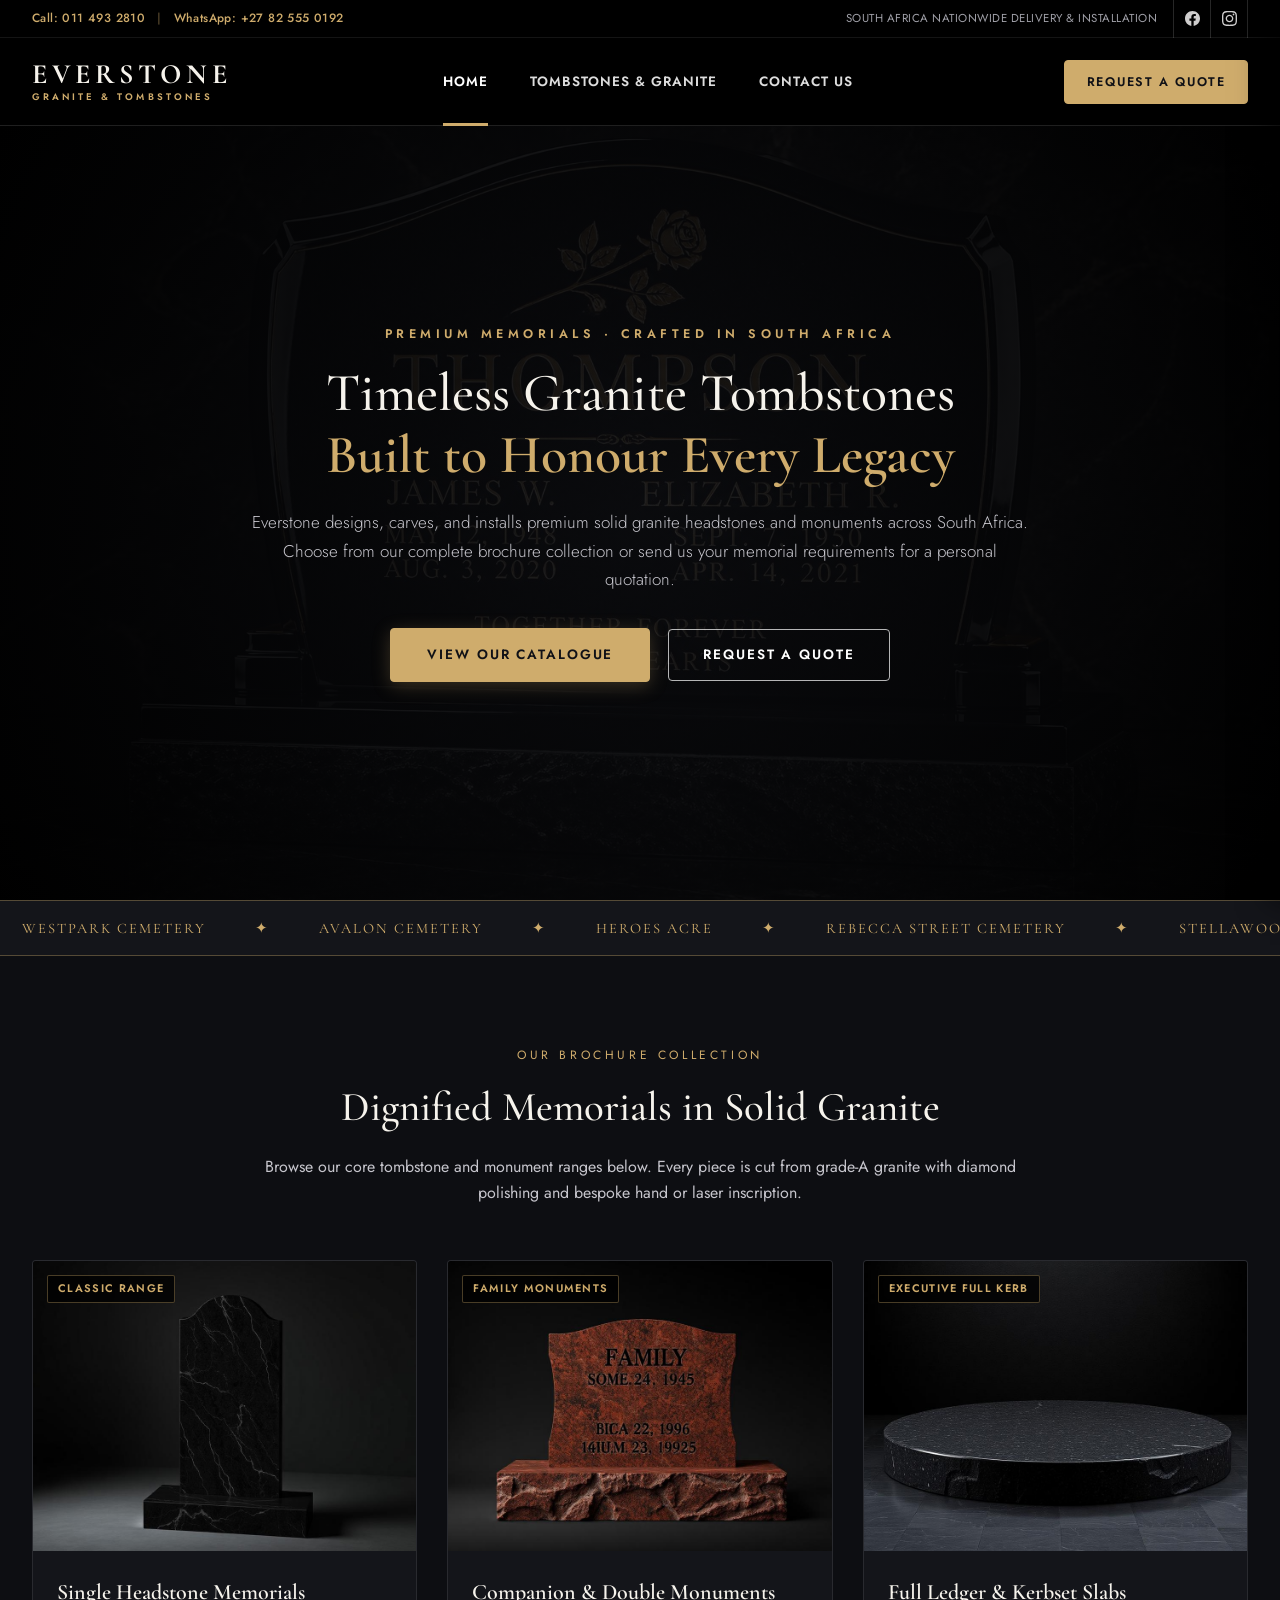
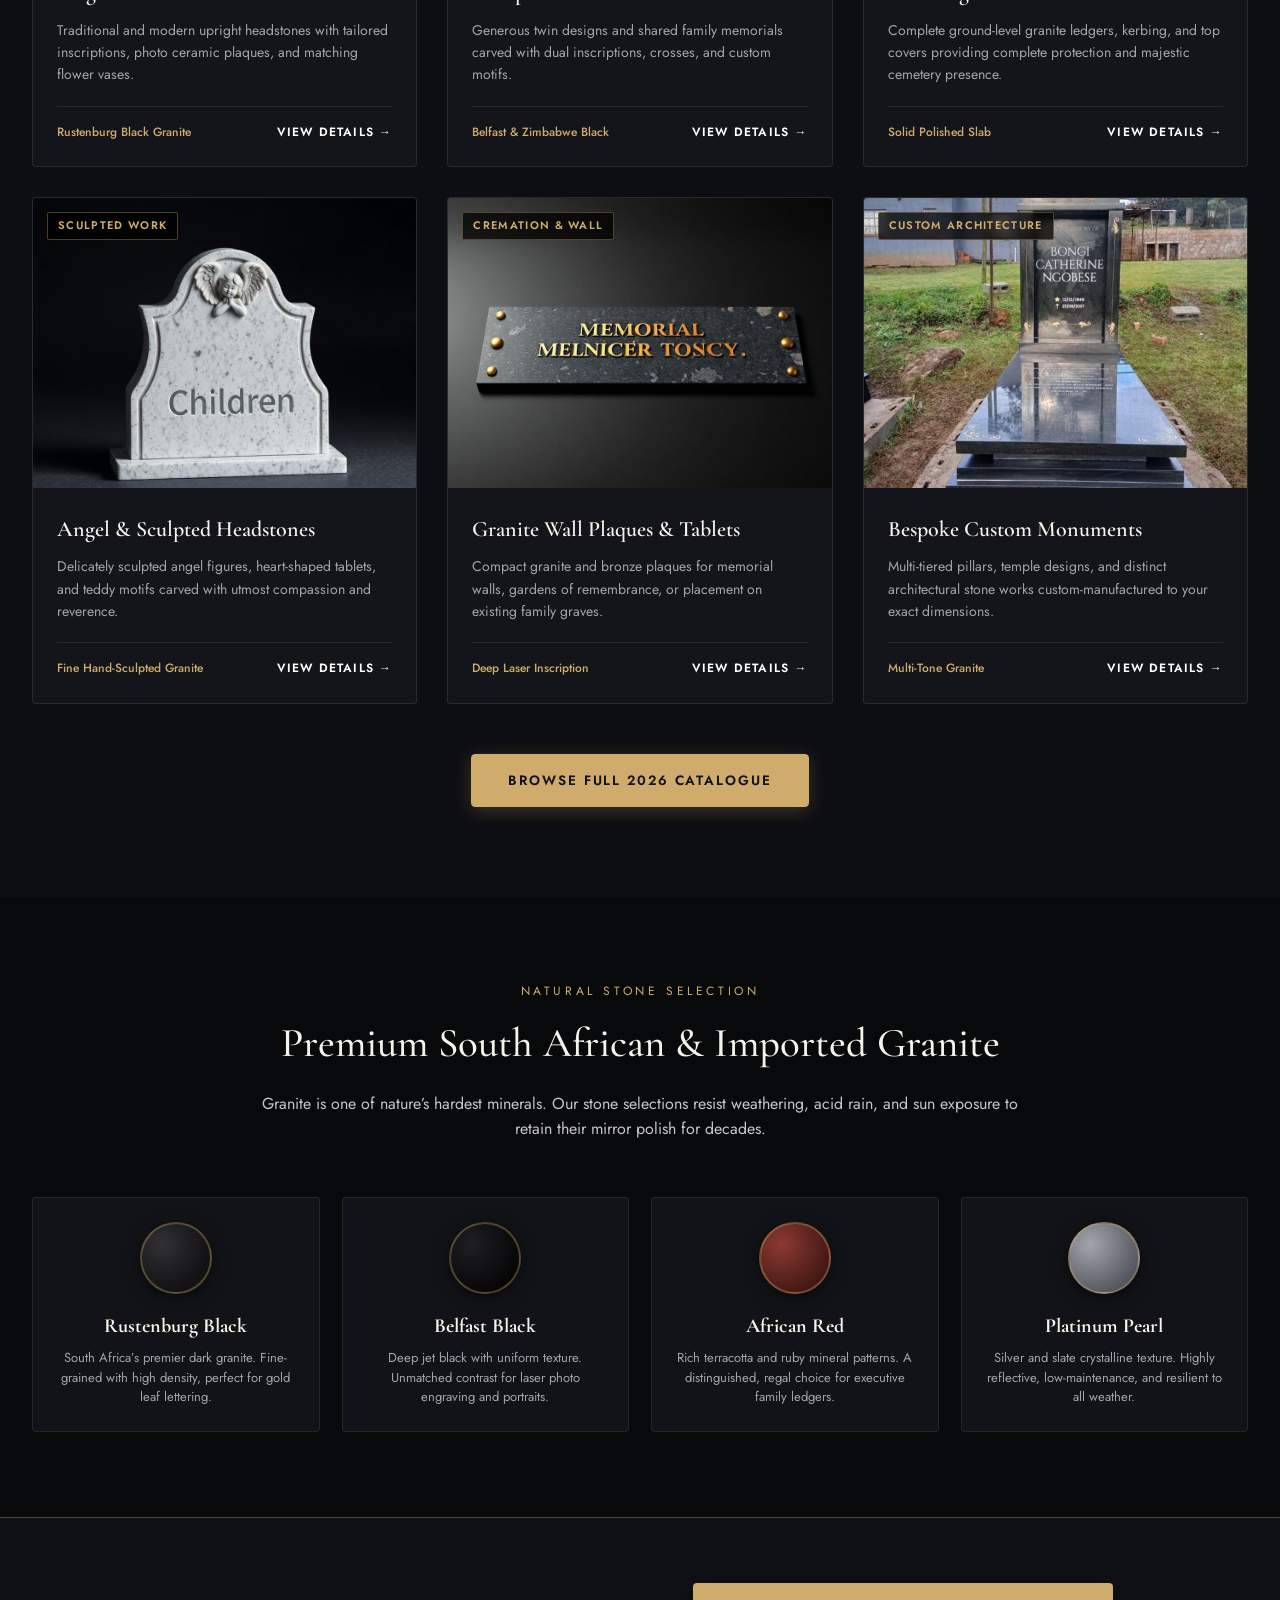
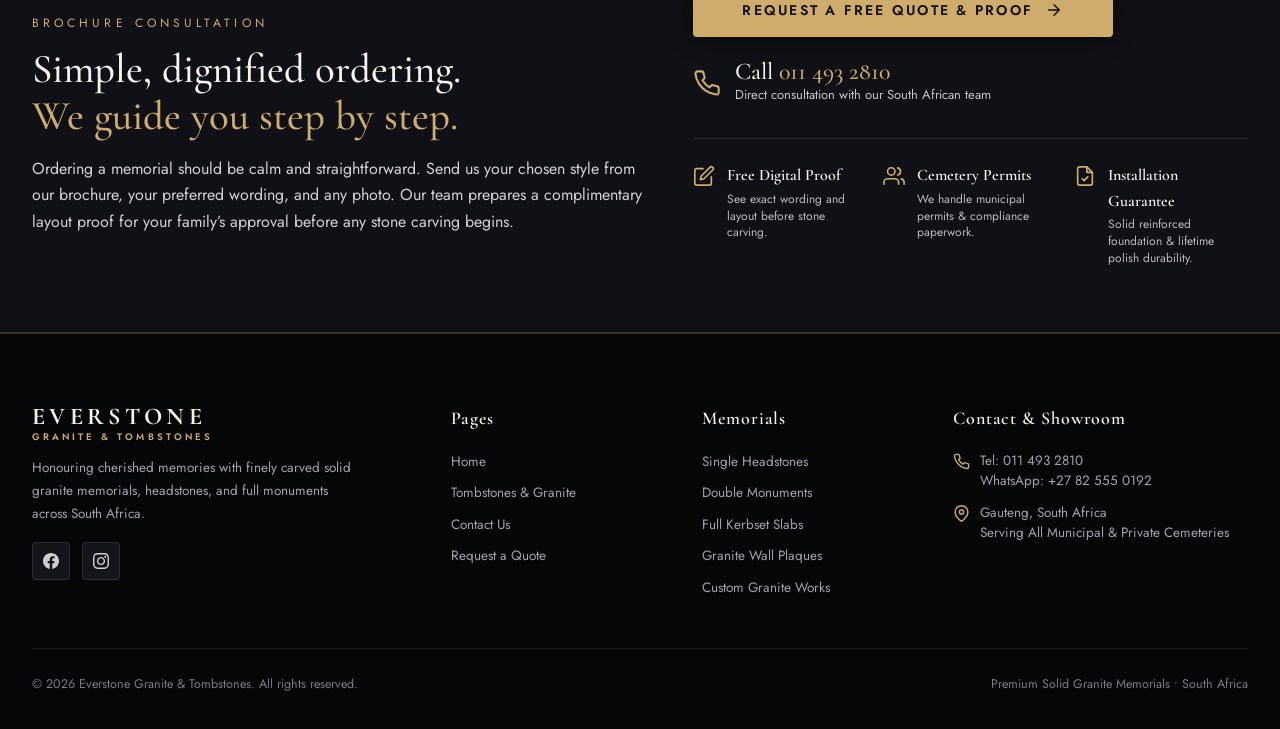
==== commit 436f739a: "fix: update image source for bespoke custom monuments brochure card" ====
--- a/index.html
+++ b/index.html
@@ -1333,7 +1333,7 @@
           <article class="brochure-card">
             <div class="brochure-img-box">
               <span class="brochure-tag">Custom Architecture</span>
-              <img src="assets/WhatsApp Image 2026-09-30 at 10.31.21.jpeg" alt="Executive Custom Granite Tombstone" loading="lazy">
+              <img src="assets/cemetery-cathedral-pillar-monument.jpeg" alt="Executive Custom Granite Tombstone" loading="lazy">
             </div>
             <div class="brochure-content">
               <h3>Bespoke Custom Monuments</h3>
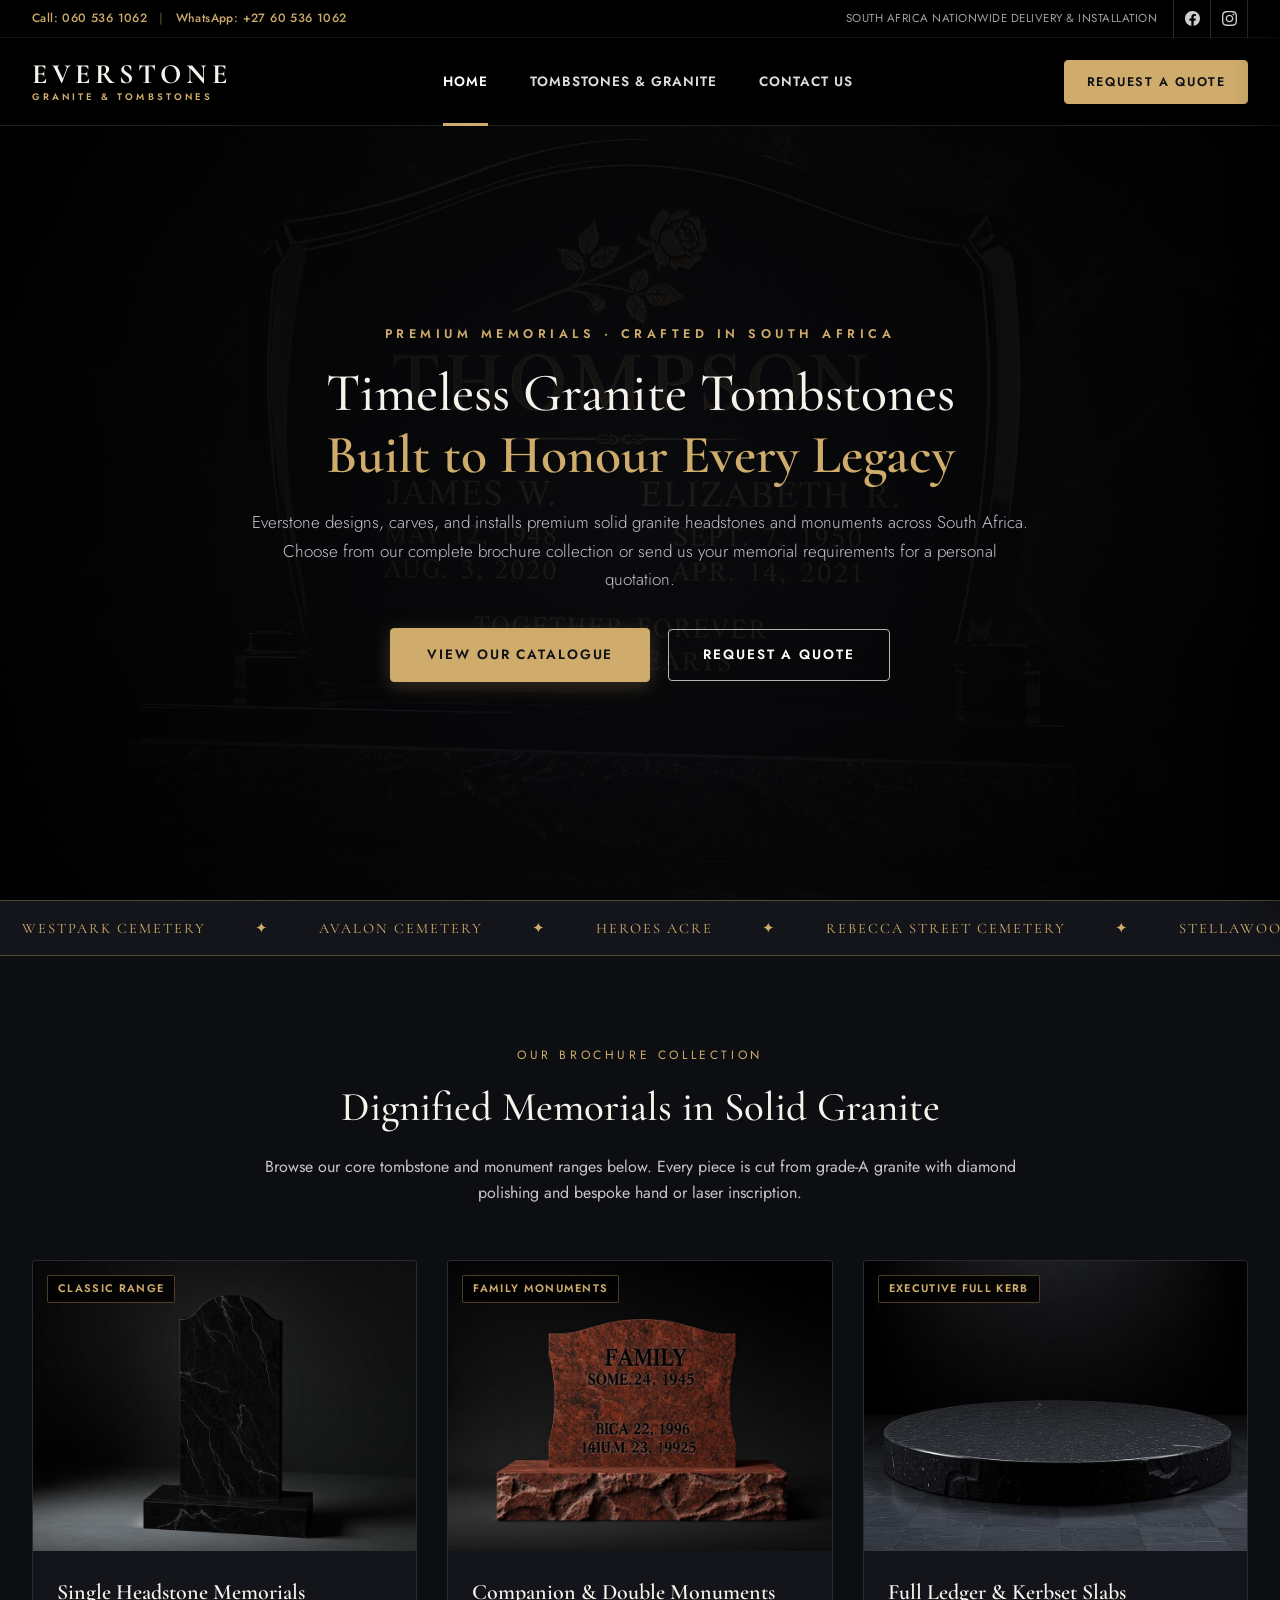
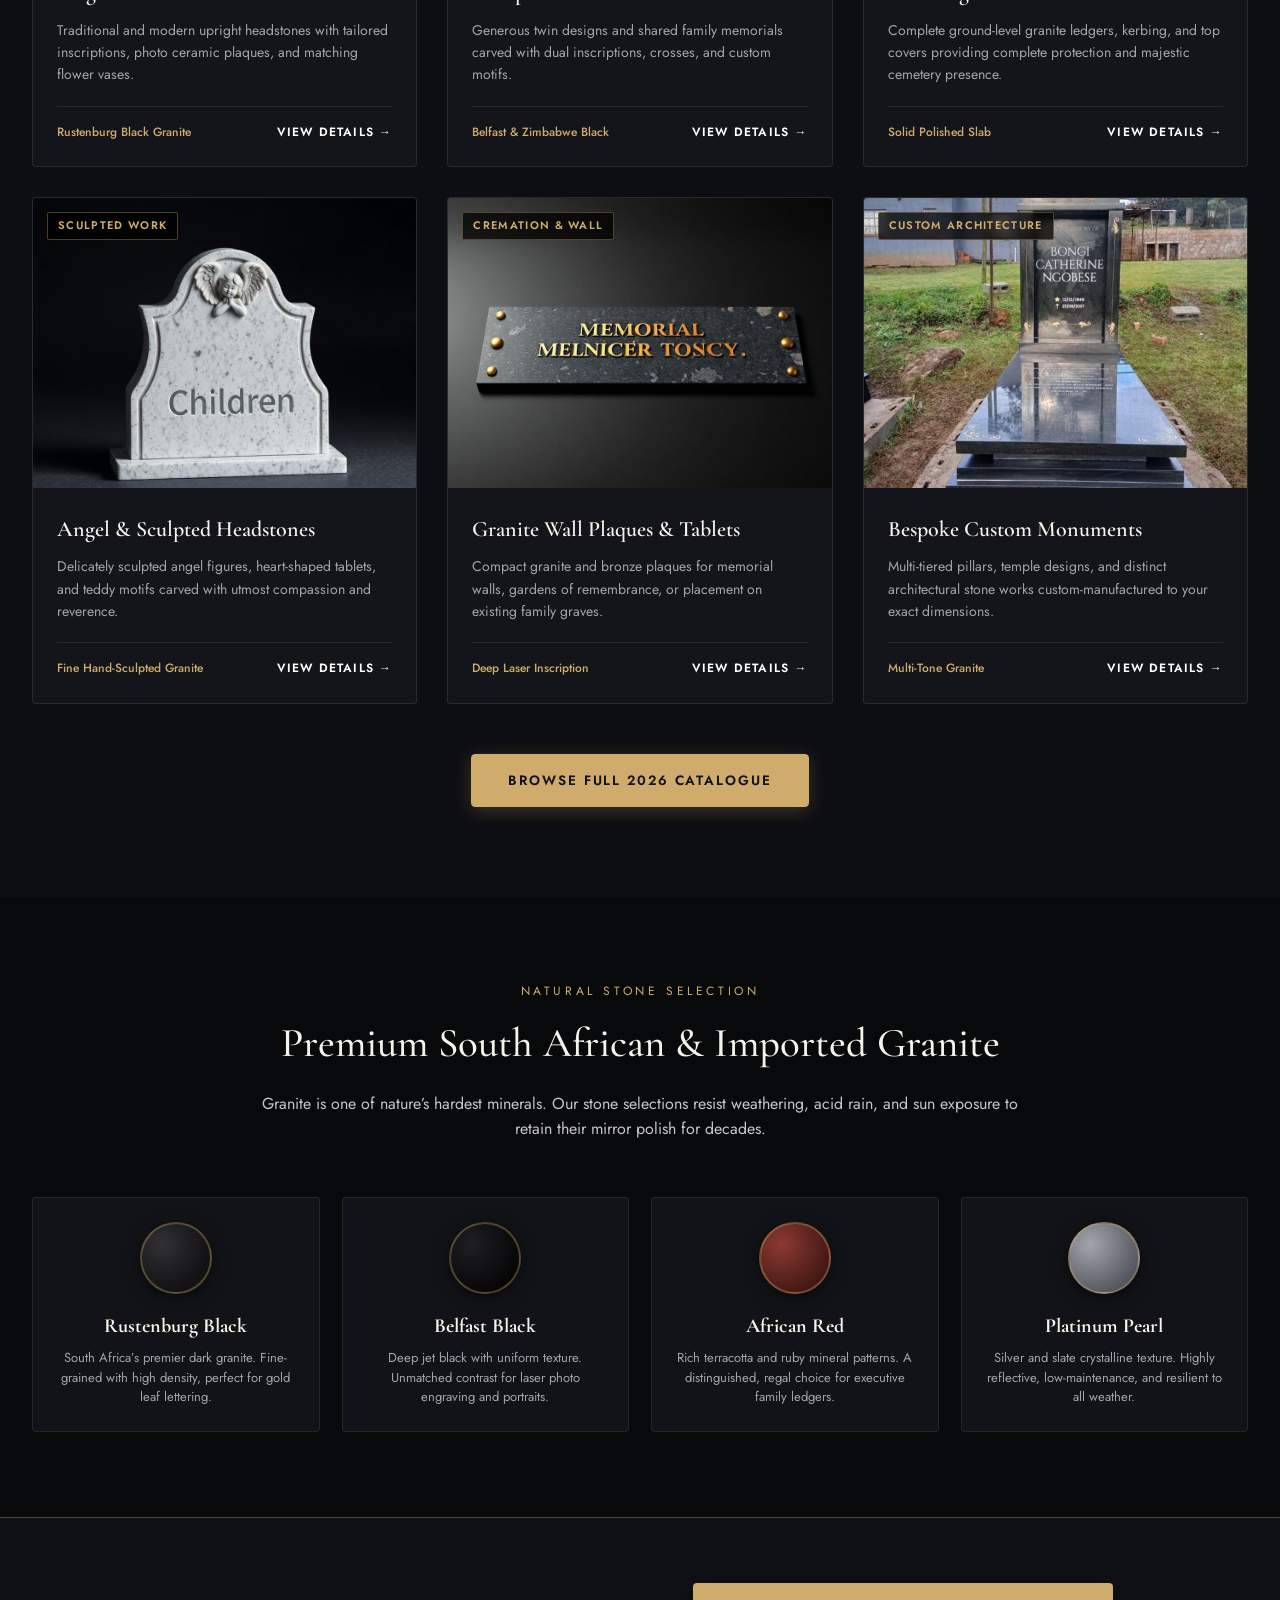
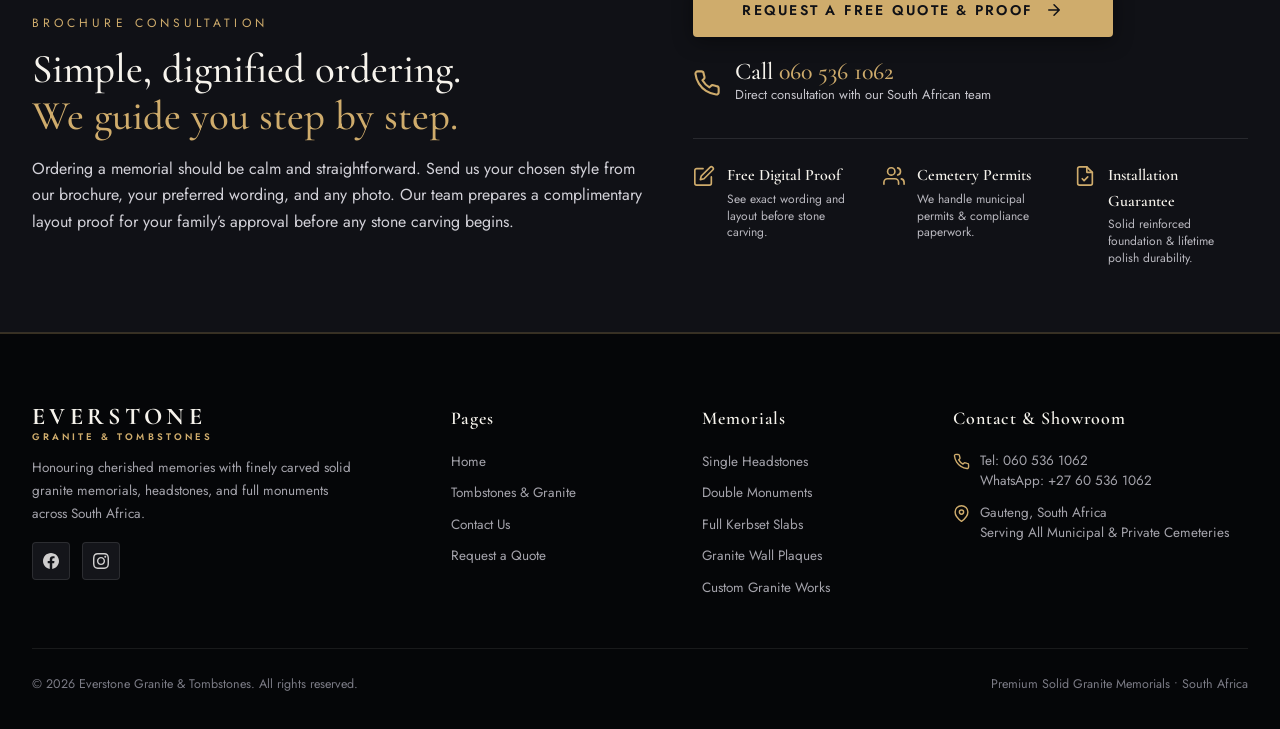
==== commit bb5598b8: "fix: update all phone and whatsapp numbers to 060 536 1062, remove duplicate index3.html, and finali" ====
--- a/index.html
+++ b/index.html
@@ -1027,7 +1027,9 @@
       visibility: visible;
     }
 
-    /* Responsive */
+    /* -------------------------------------------------------------
+       RESPONSIVE & MOBILE-FIRST OPTIMIZATIONS
+    ------------------------------------------------------------- */
     @media (max-width: 1024px) {
       .brochure-grid {
         grid-template-columns: repeat(2, 1fr);
@@ -1056,24 +1058,285 @@
       }
     }
 
-    @media (max-width: 640px) {
+    @media (max-width: 768px) {
+      /* Mobile Top Bar - clean single-line contact without squishing */
+      .top-actions {
+        display: none !important;
+      }
+      .top-bar {
+        height: auto;
+        min-height: 36px;
+        padding: 6px 0;
+      }
+      .top-bar-container {
+        padding: 0 16px;
+        justify-content: center;
+      }
       .top-phone-info {
+        font-size: 11.5px;
+        justify-content: center;
+        width: 100%;
+        gap: 12px;
+        white-space: nowrap;
+        letter-spacing: 0.2px;
+      }
+
+      /* Mobile Header */
+      .site-header {
+        height: 68px;
+      }
+      .header-container {
+        padding: 0 16px;
+      }
+      .brand-text-logo .logo-name {
+        font-size: 22px;
+        letter-spacing: 0.14em;
+      }
+      .brand-text-logo .logo-sub {
+        font-size: 8.5px;
+        letter-spacing: 0.24em;
+        margin-top: 2px;
+      }
+      .mobile-menu-btn {
+        width: 44px;
+        height: 44px;
+        padding: 8px;
+        display: flex;
+        align-items: center;
+        justify-content: center;
+      }
+
+      /* Mobile Hero Section */
+      .hero-stage {
+        min-height: auto;
+        padding: 44px 0 54px;
+      }
+      .hero-content {
+        padding: 0 16px;
+      }
+      .hero-eyebrow {
+        font-size: 10.5px;
+        letter-spacing: 0.22em;
+        margin-bottom: 12px;
+      }
+      .hero-title {
+        font-size: clamp(28px, 7.5vw, 40px);
+        line-height: 1.18;
+        margin: 0 0 16px;
+      }
+      .hero-title .gold-accent {
+        font-size: clamp(26px, 7vw, 38px);
+        margin-top: 4px;
+      }
+      .hero-lede {
+        font-size: 14px;
+        line-height: 1.6;
+        margin-bottom: 24px;
+        padding: 0 6px;
+      }
+      .hero-btns {
+        flex-direction: column;
+        width: 100%;
+        max-width: 300px;
+        margin: 0 auto;
+        gap: 12px;
+      }
+      .hero-btns .btn-gold,
+      .hero-btns .btn-ghost {
+        width: 100%;
+        padding: 13px 20px;
+        font-size: 12.5px;
+        letter-spacing: 0.12em;
+        text-align: center;
+      }
+
+      /* Mobile Ticker Ribbon */
+      .cemetery-ribbon {
+        padding: 10px 0;
+      }
+      .ribbon-set span {
+        font-size: 12px;
+        letter-spacing: 1.4px;
+        margin: 0 14px;
+      }
+
+      /* Mobile Brochure Collection */
+      .showcase-sec {
+        padding: 50px 0;
+      }
+      .sec-header {
+        margin-bottom: 30px;
+      }
+      .sec-eyebrow {
         font-size: 11px;
-      }
-      .top-region-tag {
-        display: none;
+        letter-spacing: 0.22em;
+      }
+      .sec-title {
+        font-size: 28px;
+        line-height: 1.2;
+      }
+      .sec-desc {
+        font-size: 14px;
+        line-height: 1.55;
       }
       .brochure-grid {
         grid-template-columns: 1fr;
+        gap: 22px;
+      }
+      .brochure-img-box {
+        height: 250px;
+      }
+      .brochure-content {
+        padding: 18px 20px;
+      }
+      .brochure-content h3 {
+        font-size: 20px;
+      }
+      .brochure-action-row {
+        margin-top: 32px;
+      }
+      .brochure-action-row .btn-gold {
+        width: 100%;
+        max-width: 320px;
+      }
+
+      /* Mobile Stone Varieties */
+      .stone-sec {
+        padding: 50px 0;
       }
       .stone-grid {
         grid-template-columns: 1fr;
+        gap: 16px;
+      }
+      .stone-card {
+        padding: 22px 18px;
+      }
+
+      /* Mobile Support & Ordering */
+      .support-sec {
+        padding: 44px 0;
+      }
+      .ds-grid {
+        grid-template-columns: 1fr;
+        gap: 28px;
+      }
+      .ds-heading {
+        font-size: 28px;
+        line-height: 1.2;
+      }
+      .ds-desc {
+        font-size: 14px;
+      }
+      .ds-btn-cta, .ds-call-link {
+        width: 100%;
+        justify-content: center;
+      }
+      .ds-features-grid {
+        grid-template-columns: 1fr;
+        gap: 16px;
+      }
+
+      /* Mobile Drawer */
+      .mobile-drawer {
+        width: min(320px, 86vw);
+      }
+      .drawer-close {
+        min-width: 44px;
+        min-height: 44px;
+        display: inline-flex;
+        align-items: center;
+        justify-content: center;
+        padding: 4px;
+      }
+      .drawer-nav a {
+        display: block;
+        padding: 10px 0;
+      }
+
+      /* Mobile Footer */
+      .site-footer {
+        padding: 48px 0 24px;
       }
       .footer-grid {
         grid-template-columns: 1fr;
-      }
+        gap: 28px;
+        margin-bottom: 36px;
+      }
+      .footer-bottom {
+        flex-direction: column;
+        gap: 8px;
+        text-align: center;
+      }
+
       .container {
-        padding: 0 20px;
+        padding: 0 16px;
+      }
+    }
+
+    @media (max-width: 480px) {
+      /* Extra compact mobile phones (360px - 430px) */
+      .top-bar {
+        padding: 8px 0;
+      }
+      .top-phone-info {
+        font-size: 10.5px;
+        gap: 6px 10px;
+        flex-wrap: wrap;
+        white-space: normal;
+        line-height: 1.45;
+      }
+      .site-header {
+        height: 64px;
+      }
+      .brand-text-logo .logo-name {
+        font-size: 20px;
+        letter-spacing: 0.12em;
+      }
+      .brand-text-logo .logo-sub {
+        font-size: 8px;
+        letter-spacing: 0.18em;
+      }
+      .hero-stage {
+        padding: 34px 0 44px;
+      }
+      .hero-title {
+        font-size: 25px;
+      }
+      .hero-title .gold-accent {
+        font-size: 23px;
+      }
+      .hero-lede {
+        font-size: 13.5px;
+        padding: 0;
+      }
+      .hero-btns {
+        max-width: 100%;
+      }
+      .brochure-img-box {
+        height: 210px;
+      }
+      .brochure-content {
+        padding: 16px;
+      }
+      .brochure-content h3 {
+        font-size: 19px;
+      }
+      .stone-card {
+        padding: 18px 14px;
+      }
+      .stone-card h3 {
+        font-size: 18px;
+      }
+      .ds-heading {
+        font-size: 24px;
+      }
+      .ds-btn-cta {
+        font-size: 12.5px;
+        padding: 14px 16px;
+        letter-spacing: 0.1em;
+      }
+      .ds-call-link b {
+        font-size: 20px;
       }
     }
   </style>
@@ -1084,9 +1347,9 @@
   <aside class="top-bar">
     <div class="top-bar-container">
       <div class="top-phone-info">
-        <span>Call: <a href="tel:+27114932810">011 493 2810</a></span>
+        <span>Call: <a href="tel:+27605361062">060 536 1062</a></span>
         <span class="sep">|</span>
-        <span>WhatsApp: <a href="https://wa.me/27825550192" target="_blank" rel="noopener">+27 82 555 0192</a></span>
+        <span>WhatsApp: <a href="https://wa.me/27605361062" target="_blank" rel="noopener">+27 60 536 1062</a></span>
       </div>
 
       <div class="top-actions">
@@ -1162,8 +1425,8 @@
       <li><a href="contact.html">CONTACT US</a></li>
     </ul>
     <div style="margin-top: auto; padding-top: 24px; border-top: 1px solid rgba(255,255,255,0.1);">
-      <p style="color: #cfac6c; font-size: 13px; margin-bottom: 8px;">Call: 011 493 2810</p>
-      <p style="color: #c6c5cc; font-size: 13px; margin-bottom: 16px;">WhatsApp: +27 82 555 0192</p>
+      <p style="color: #cfac6c; font-size: 13px; margin-bottom: 8px;">Call: 060 536 1062</p>
+      <p style="color: #c6c5cc; font-size: 13px; margin-bottom: 16px;">WhatsApp: +27 60 536 1062</p>
       <a href="contact.html" class="btn-gold" style="width: 100%; text-align: center; font-size: 12px; padding: 12px 16px;">Request a Quote</a>
     </div>
   </aside>
@@ -1410,12 +1673,12 @@
             </svg>
           </a>
 
-          <a href="tel:+27114932810" class="ds-call-link">
+          <a href="tel:+27605361062" class="ds-call-link">
             <svg viewBox="0 0 24 24" fill="none" stroke="currentColor" stroke-width="1.8" stroke-linecap="round" stroke-linejoin="round">
               <path d="M22 16.9v3a2 2 0 0 1-2.2 2 19.8 19.8 0 0 1-8.6-3.1 19.5 19.5 0 0 1-6-6A19.8 19.8 0 0 1 2.1 4.2 2 2 0 0 1 4.1 2h3a2 2 0 0 1 2 1.7c.1.9.4 1.8.7 2.7a2 2 0 0 1-.5 2.1L8.1 9.7a16 16 0 0 0 6 6l1.2-1.2a2 2 0 0 1 2.1-.5c.9.3 1.8.6 2.7.7a2 2 0 0 1 1.9 2z"/>
             </svg>
             <span>
-              <b>Call <em>011 493 2810</em></b>
+              <b>Call <em>060 536 1062</em></b>
               <i>Direct consultation with our South African team</i>
             </span>
           </a>
@@ -1496,8 +1759,8 @@
           <div class="footer-contact-item">
             <svg viewBox="0 0 24 24" fill="none" stroke="currentColor" stroke-width="2" stroke-linecap="round" stroke-linejoin="round"><path d="M22 16.9v3a2 2 0 0 1-2.2 2 19.8 19.8 0 0 1-8.6-3.1 19.5 19.5 0 0 1-6-6A19.8 19.8 0 0 1 2.1 4.2 2 2 0 0 1 4.1 2h3a2 2 0 0 1 2 1.7c.1.9.4 1.8.7 2.7a2 2 0 0 1-.5 2.1L8.1 9.7a16 16 0 0 0 6 6l1.2-1.2a2 2 0 0 1 2.1-.5c.9.3 1.8.6 2.7.7a2 2 0 0 1 1.9 2z"/></svg>
             <div>
-              <span>Tel: 011 493 2810</span><br>
-              <span>WhatsApp: +27 82 555 0192</span>
+              <span>Tel: 060 536 1062</span><br>
+              <span>WhatsApp: +27 60 536 1062</span>
             </div>
           </div>
           <div class="footer-contact-item">
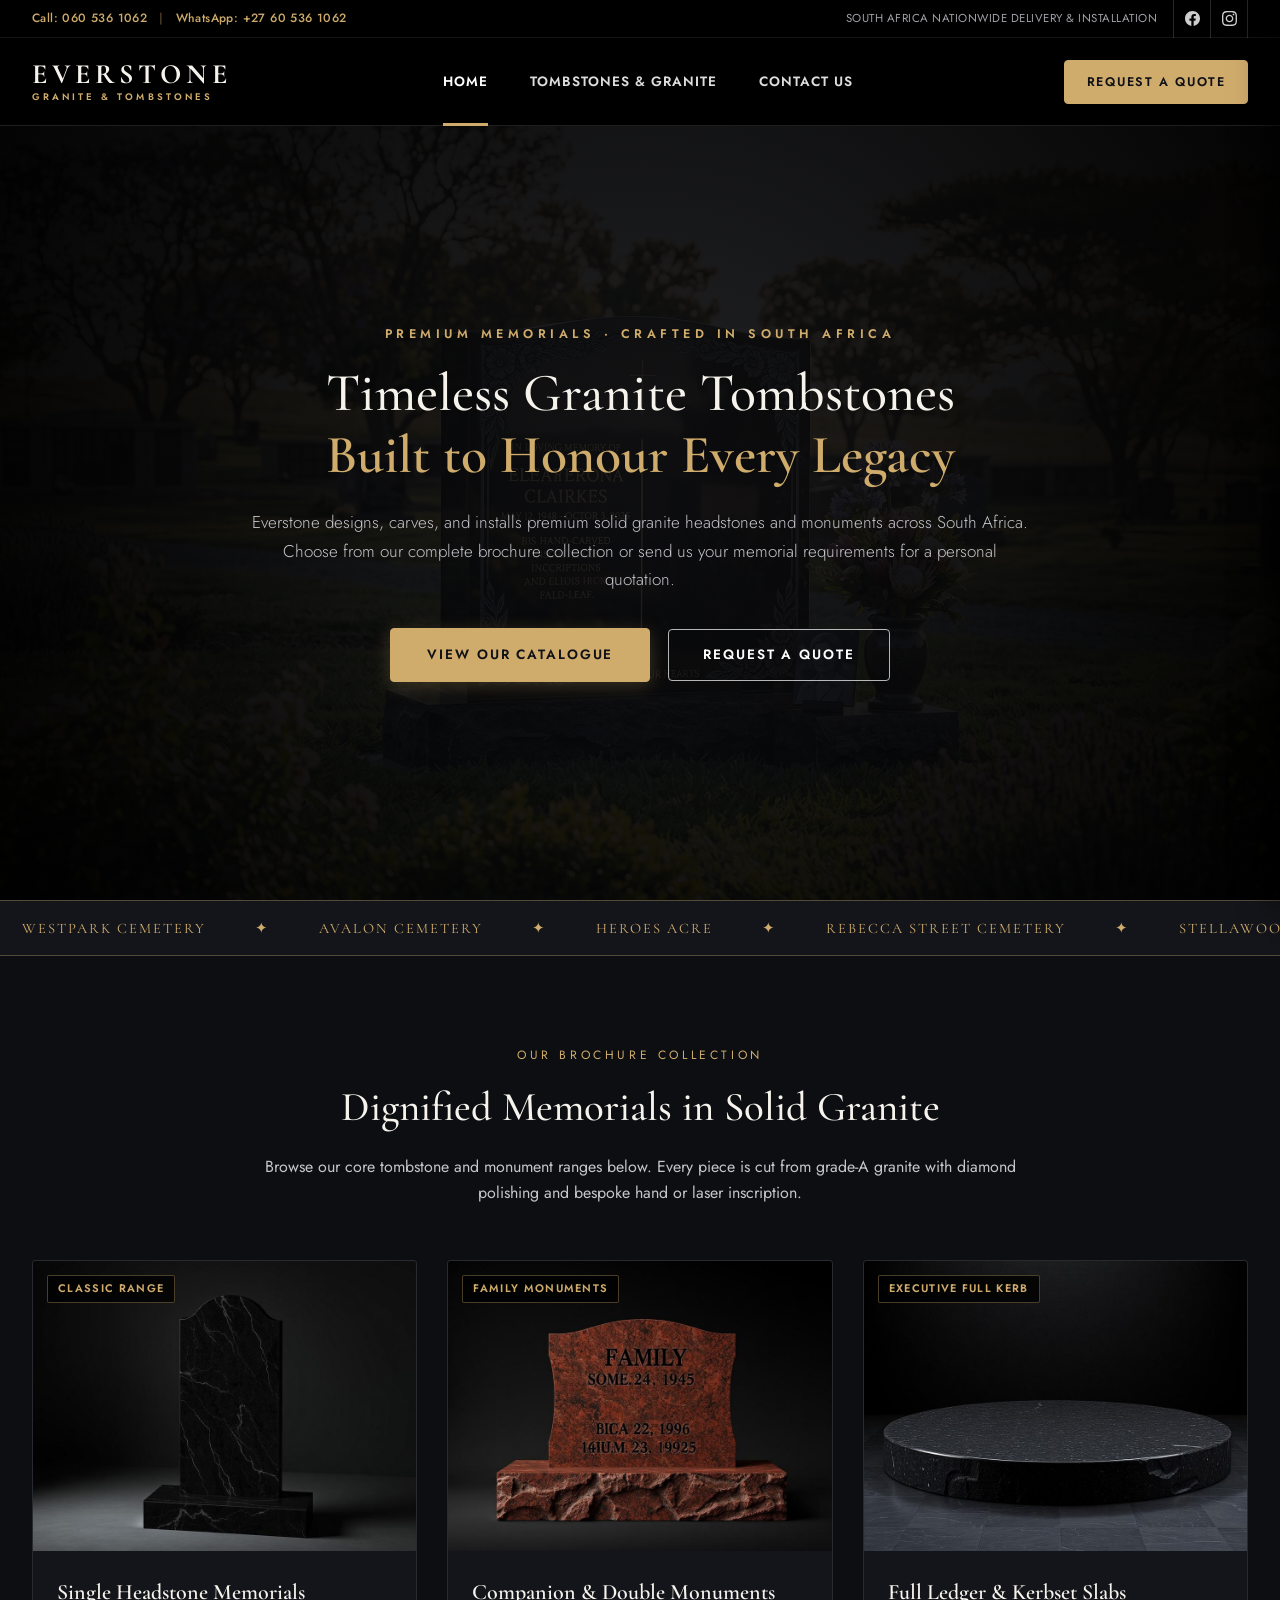
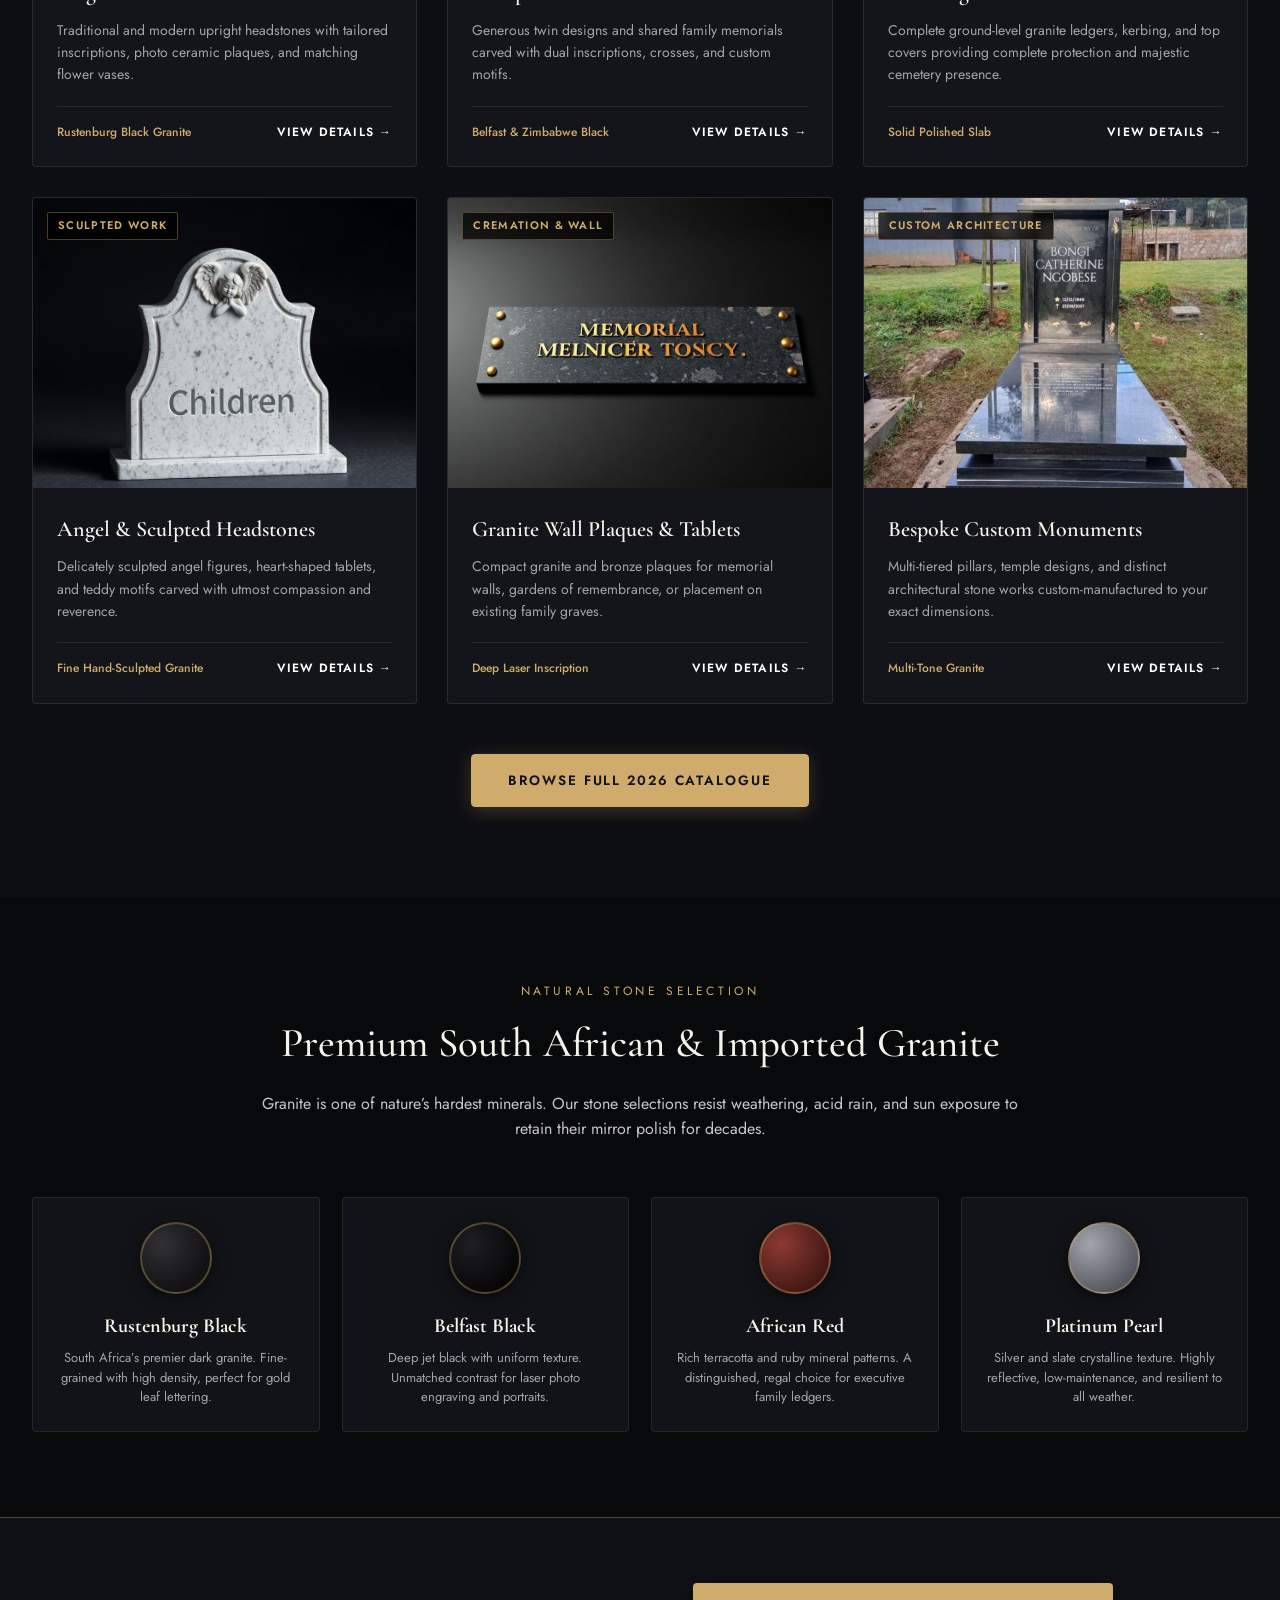
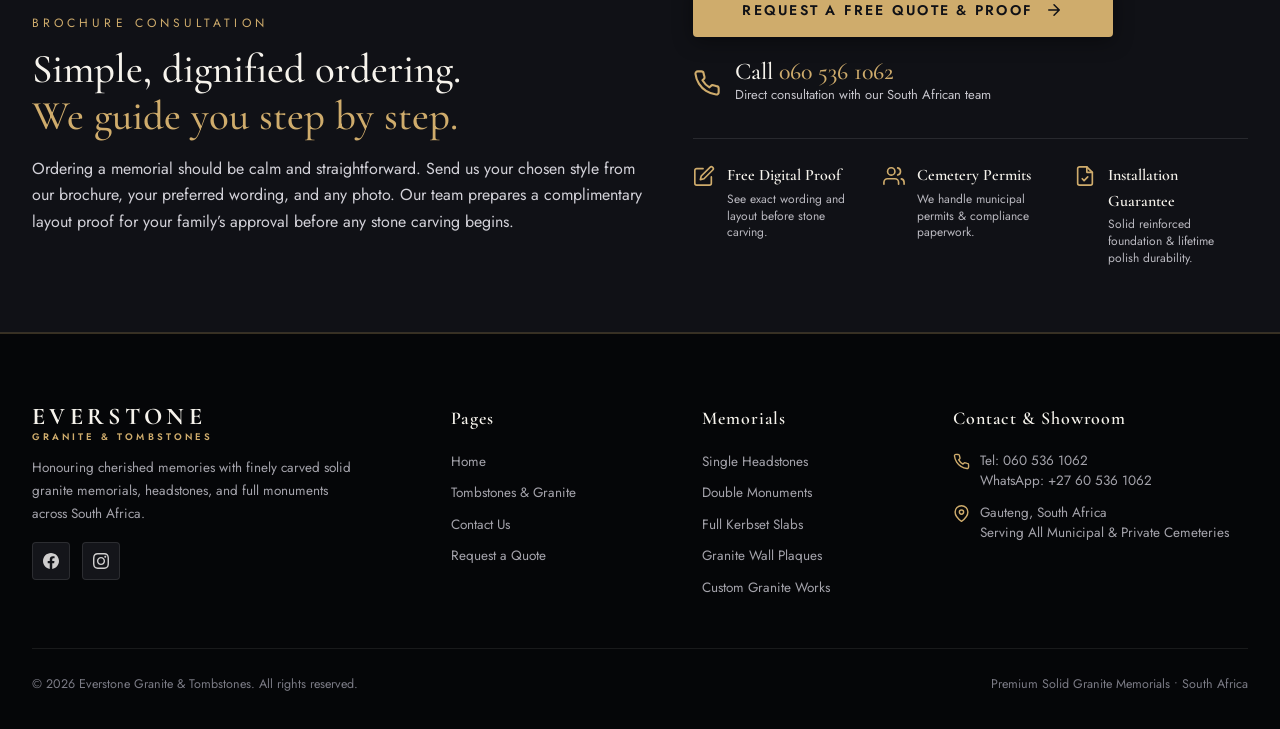
==== commit b1d558c4: "feat: use new assets/hero.jpg for root landing page hero section" ====
--- a/index.html
+++ b/index.html
@@ -1437,7 +1437,7 @@
     <section class="hero-stage">
       <img
         class="hero-bg-img"
-        src="assets/hero-memorial.jpg"
+        src="assets/hero.jpg"
         alt="Everstone Granite Tombstones &amp; Memorials South Africa"
         fetchpriority="high"
       >
